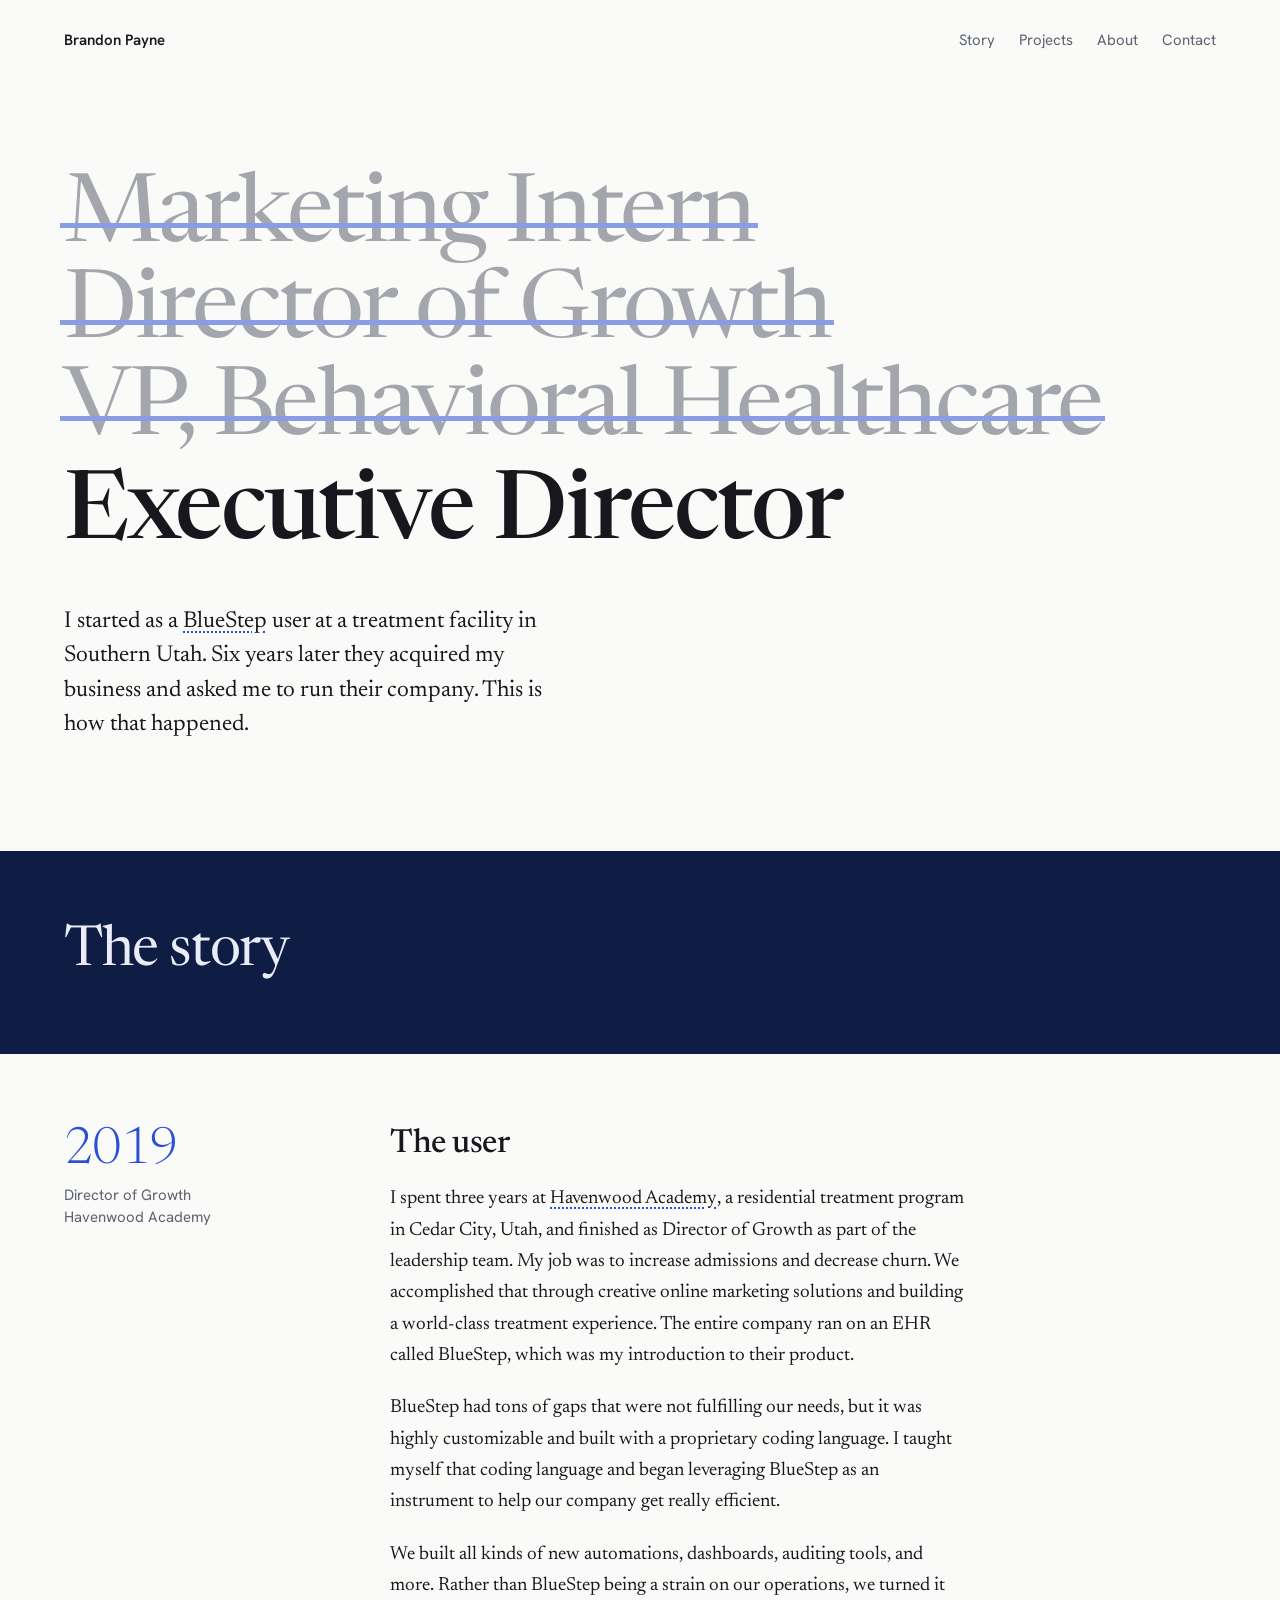
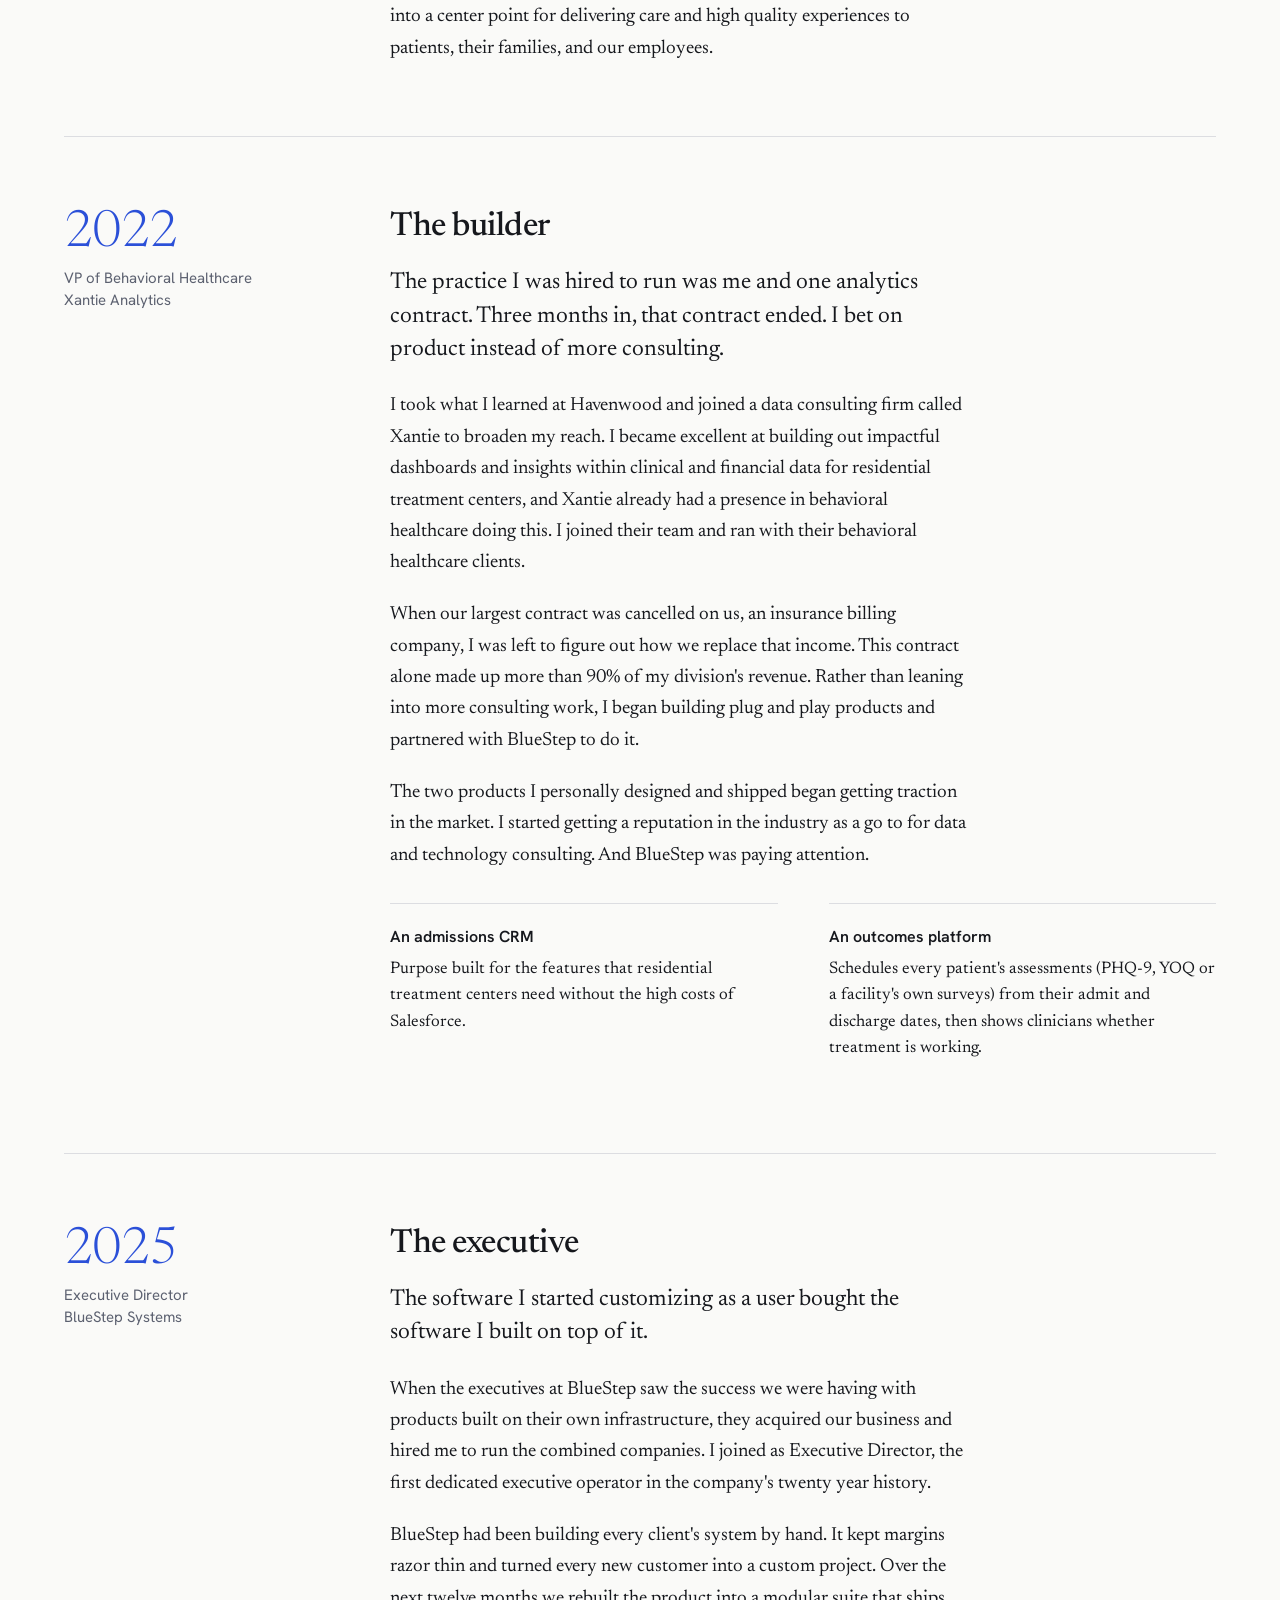
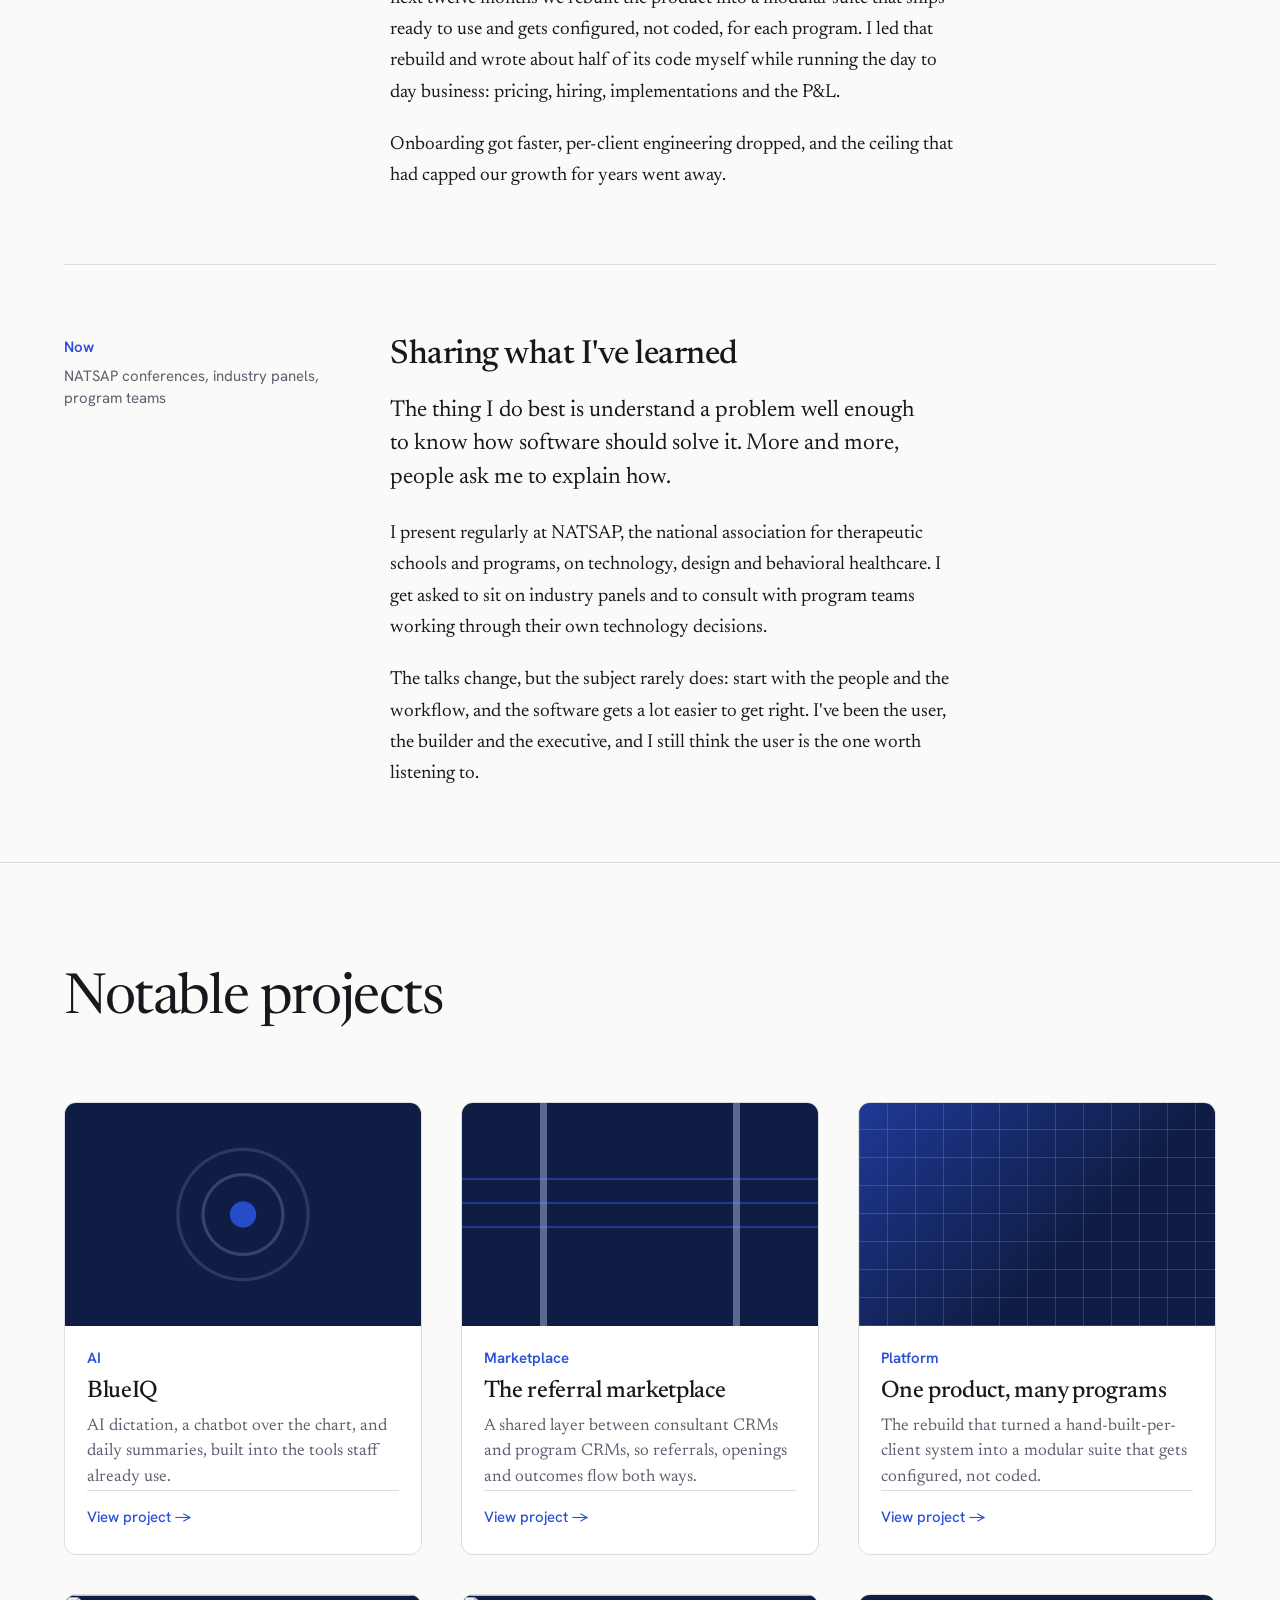
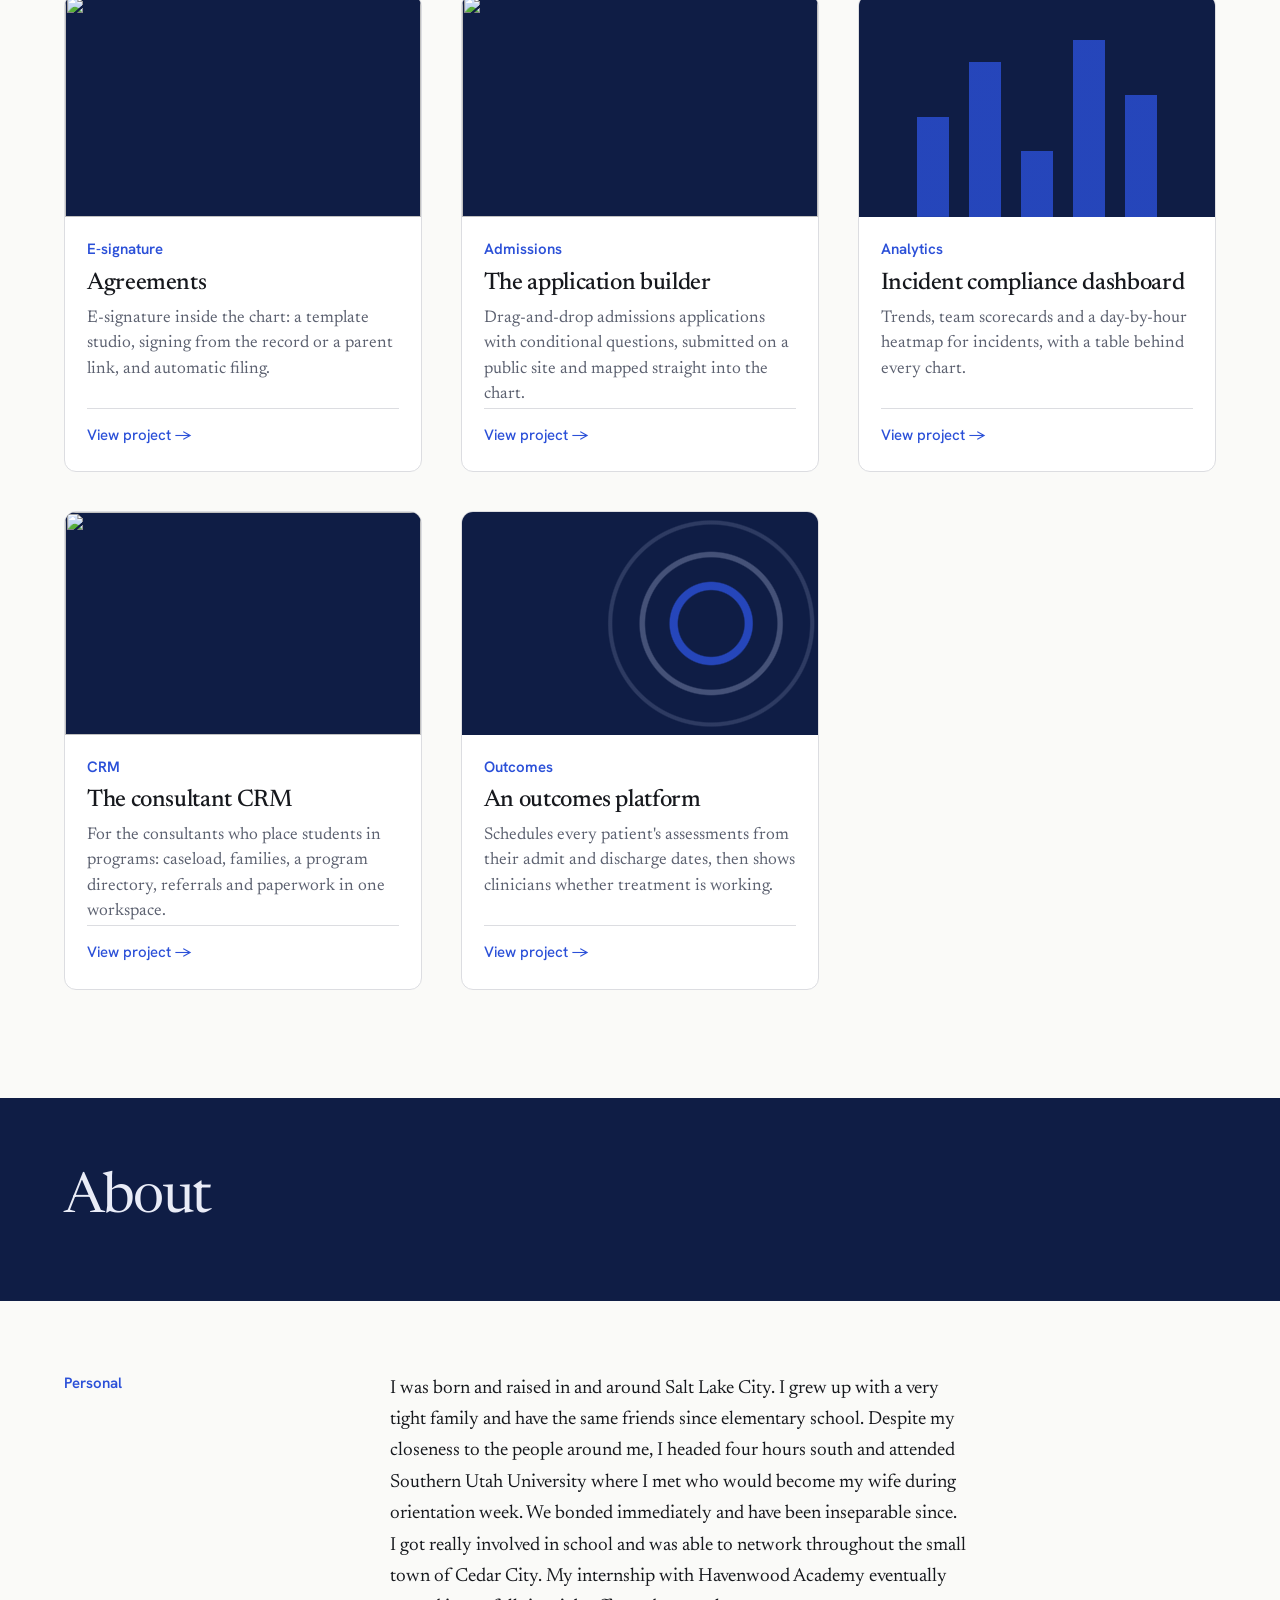
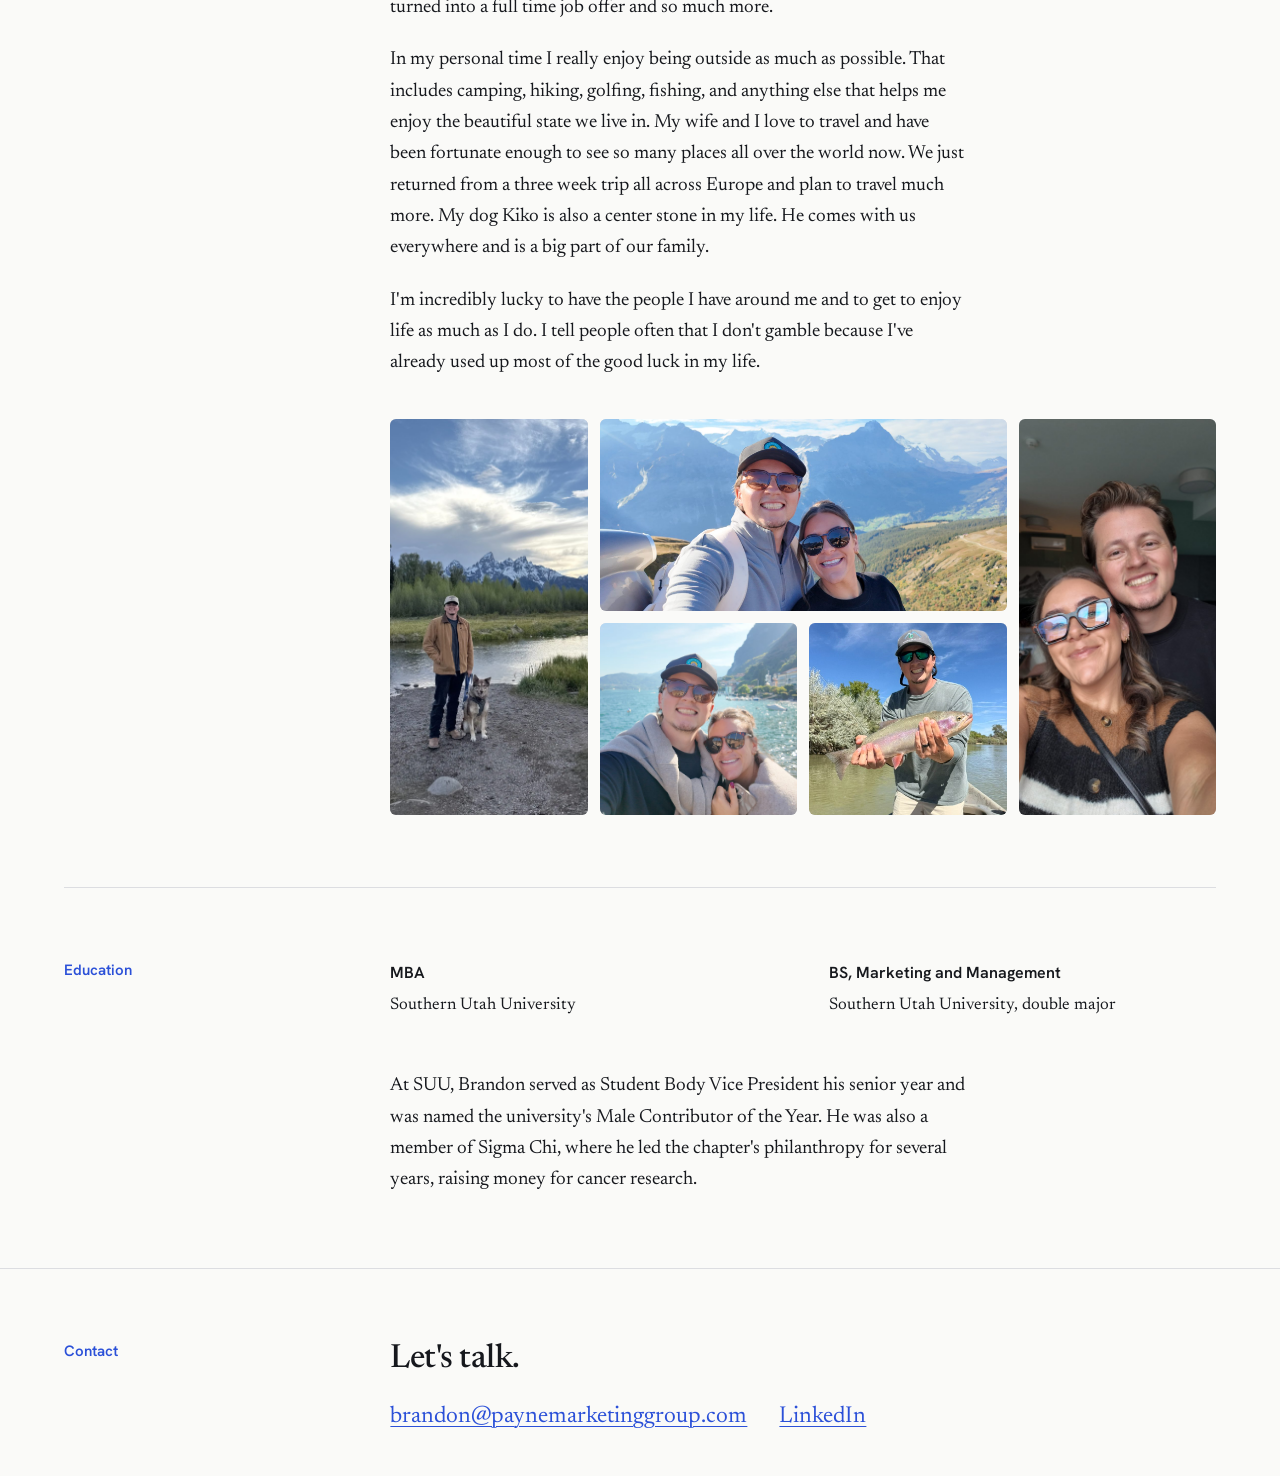
==== index.html @ 36fb6f0e "Change first title to Marketing Intern Co-Authored-By: Claude Opus 5.5 <noreply@anthropic.com>" ====
<!doctype html>
<html lang="en">
<head>
  <meta charset="utf-8">
  <meta name="viewport" content="width=device-width, initial-scale=1">
  <title>Brandon Payne - Portfolio</title>
  <link rel="icon" href="favicon.svg" type="image/svg+xml">
  <link rel="icon" href="favicon-32.png" type="image/png" sizes="32x32">
  <link rel="apple-touch-icon" href="apple-touch-icon.png">
  <meta name="description" content="Professional portfolio for Brandon Payne">
  <link rel="preconnect" href="https://fonts.googleapis.com">
  <link rel="preconnect" href="https://fonts.gstatic.com" crossorigin>
  <link href="https://fonts.googleapis.com/css2?family=Hanken+Grotesk:wght@400;500;600&family=Newsreader:ital,opsz,wght@0,6..72,300..600;1,6..72,300..500&display=swap" rel="stylesheet">
  <link rel="stylesheet" href="styles.css?v=202610111100">
</head>
<body>
  <a class="skip" href="#story">Skip to the story</a>

  <header class="site-header wrap">
    <a class="brand" href="#top">Brandon Payne</a>
    <nav aria-label="Primary">
      <a href="#story">Story</a>
      <a href="#projects">Projects</a>
      <a href="#about">About</a>
      <a href="#contact">Contact</a>
    </nav>
  </header>

  <main id="top">
    <section class="hero wrap" aria-labelledby="hero-title">
      <h1 id="hero-title" class="titles">
        <span class="visually-hidden">Brandon Payne, Executive Director at BlueStep. Formerly </span>
        <span class="title was" style="--i:0">Marketing Intern</span>
        <span class="title was" style="--i:1">Director of Growth</span>
        <span class="title was" style="--i:2">VP, Behavioral Healthcare</span>
        <span class="title now" style="--i:3">Executive Director</span>
      </h1>
      <p class="hero-lede">
        I started as a <button type="button" class="term" aria-haspopup="dialog" data-dialog="dlg-bluestep">BlueStep</button> user at a treatment facility in Southern Utah.
        Six years later they acquired my business and asked me to run their company. This is how
        that happened.
      </p>
    </section>

    <!-- Story: every chapter is the same row. Label column on the left, content on the right. -->
    <section id="story" class="section section-band" aria-labelledby="story-title">
      <div class="band">
        <div class="wrap">
          <h2 id="story-title" class="section-title">The story</h2>
        </div>
      </div>
      <div class="wrap">

        <article class="row" aria-labelledby="ch-2019">
          <div class="row-label">
            <p class="year" aria-hidden="true">2019</p>
            <p class="label">Director of Growth<br>Havenwood Academy</p>
          </div>
          <div class="row-content">
            <h3 id="ch-2019" class="item-title">The user</h3>
            <div class="prose">
              <p>
                I spent three years at <button type="button" class="term" aria-haspopup="dialog" data-dialog="dlg-havenwood">Havenwood Academy</button>, a residential treatment program in
                Cedar City, Utah, and finished as Director of Growth as part of the leadership team.
                My job was to increase admissions and decrease churn. We accomplished that through
                creative online marketing solutions and building a world-class treatment experience.
                The entire company ran on an EHR called BlueStep, which was my introduction to their
                product.
              </p>
              <p>
                BlueStep had tons of gaps that were not fulfilling our needs, but it was highly
                customizable and built with a proprietary coding language. I taught myself that
                coding language and began leveraging BlueStep as an instrument to help our company
                get really efficient.
              </p>
              <p>
                We built all kinds of new automations, dashboards, auditing tools, and more. Rather
                than BlueStep being a strain on our operations, we turned it into a center point for
                delivering care and high quality experiences to patients, their families, and our
                employees.
              </p>
            </div>
          </div>
        </article>

        <article class="row" aria-labelledby="ch-2022">
          <div class="row-label">
            <p class="year" aria-hidden="true">2022</p>
            <p class="label">VP of Behavioral Healthcare<br>Xantie Analytics</p>
          </div>
          <div class="row-content">
            <h3 id="ch-2022" class="item-title">The builder</h3>
            <p class="lede">
              The practice I was hired to run was me and one analytics contract. Three months in,
              that contract ended. I bet on product instead of more consulting.
            </p>
            <div class="prose">
              <p>
                I took what I learned at Havenwood and joined a data consulting firm called Xantie
                to broaden my reach. I became excellent at building out impactful dashboards and
                insights within clinical and financial data for residential treatment centers, and
                Xantie already had a presence in behavioral healthcare doing this. I joined their
                team and ran with their behavioral healthcare clients.
              </p>
              <p>
                When our largest contract was cancelled on us, an insurance billing company, I was
                left to figure out how we replace that income. This contract alone made up more than
                90% of my division's revenue. Rather than leaning into more consulting work, I began
                building plug and play products and partnered with BlueStep to do it.
              </p>
              <p>
                The two products I personally designed and shipped began getting traction in the
                market. I started getting a reputation in the industry as a go to for data and
                technology consulting. And BlueStep was paying attention.
              </p>
            </div>
            <dl class="pairs">
              <div>
                <dt>An admissions CRM</dt>
                <dd>Purpose built for the features that residential treatment centers need without the high costs of Salesforce.</dd>
              </div>
              <div>
                <dt>An outcomes platform</dt>
                <dd>Schedules every patient's assessments (PHQ-9, YOQ or a facility's own surveys) from their admit and discharge dates, then shows clinicians whether treatment is working.</dd>
              </div>
            </dl>
          </div>
        </article>

        <article class="row" aria-labelledby="ch-2025">
          <div class="row-label">
            <p class="year" aria-hidden="true">2025</p>
            <p class="label">Executive Director<br>BlueStep Systems</p>
          </div>
          <div class="row-content">
            <h3 id="ch-2025" class="item-title">The executive</h3>
            <p class="lede">
              The software I started customizing as a user bought the software I built on top of it.
            </p>
            <div class="prose">
              <p>
                When the executives at BlueStep saw the success we were having with products built
                on their own infrastructure, they acquired our business and hired me to run the
                combined companies. I joined as Executive Director, the first dedicated executive
                operator in the company's twenty year history.
              </p>
              <p>
                BlueStep had been building every client's system by hand. It kept margins razor
                thin and turned every new customer into a custom project. Over the next twelve
                months we rebuilt the product into a modular suite that ships ready to use and gets
                configured, not coded, for each program. I led that rebuild and wrote about half of
                its code myself while running the day to day business: pricing, hiring,
                implementations and the P&amp;L.
              </p>
              <p>
                Onboarding got faster, per-client engineering dropped, and the ceiling that had
                capped our growth for years went away.
              </p>
            </div>
          </div>
        </article>

        <article class="row" aria-labelledby="ch-speaking">
          <div class="row-label">
            <p class="label label-strong">Now</p>
            <p class="label">NATSAP conferences, industry panels, program teams</p>
          </div>
          <div class="row-content">
            <h3 id="ch-speaking" class="item-title">Sharing what I've learned</h3>
            <p class="lede">
              The thing I do best is understand a problem well enough to know how software should
              solve it. More and more, people ask me to explain how.
            </p>
            <div class="prose">
              <p>
                I present regularly at NATSAP, the national association for therapeutic schools and
                programs, on technology, design and behavioral healthcare. I get asked to sit on
                industry panels and to consult with program teams working through their own
                technology decisions.
              </p>
              <p>
                The talks change, but the subject rarely does: start with the people and the
                workflow, and the software gets a lot easier to get right. I've been the user, the
                builder and the executive, and I still think the user is the one worth listening to.
              </p>
            </div>
          </div>
        </article>
      </div>
    </section>

    <section id="projects" class="section" aria-labelledby="projects-title">
      <div class="wrap">
        <h2 id="projects-title" class="section-title">Notable projects</h2>
        <div class="cards">
          <a class="card" href="/projects/blueiq.html">
            <div class="card-visual motif-spark" aria-hidden="true"></div>
            <div class="card-body">
              <p class="card-kicker">AI</p>
              <h3 class="card-title">BlueIQ</h3>
              <p class="card-text">AI dictation, a chatbot over the chart, and daily summaries, built into the tools staff already use.</p>
              <p class="card-more">View project</p>
            </div>
          </a>
          <a class="card" href="/projects/referral-marketplace.html">
            <div class="card-visual motif-flow" aria-hidden="true"></div>
            <div class="card-body">
              <p class="card-kicker">Marketplace</p>
              <h3 class="card-title">The referral marketplace</h3>
              <p class="card-text">A shared layer between consultant CRMs and program CRMs, so referrals, openings and outcomes flow both ways.</p>
              <p class="card-more">View project</p>
            </div>
          </a>
          <a class="card" href="/projects/modular-platform.html">
            <div class="card-visual motif-grid" aria-hidden="true"></div>
            <div class="card-body">
              <p class="card-kicker">Platform</p>
              <h3 class="card-title">One product, many programs</h3>
              <p class="card-text">The rebuild that turned a hand-built-per-client system into a modular suite that gets configured, not coded.</p>
              <p class="card-more">View project</p>
            </div>
          </a>
          <a class="card" href="/projects/agreements.html">
            <div class="card-visual"><img src="/assets/projects/agreements/thumb.jpg" width="1171" height="732" loading="lazy" alt=""></div>
            <div class="card-body">
              <p class="card-kicker">E-signature</p>
              <h3 class="card-title">Agreements</h3>
              <p class="card-text">E-signature inside the chart: a template studio, signing from the record or a parent link, and automatic filing.</p>
              <p class="card-more">View project</p>
            </div>
          </a>
          <a class="card" href="/projects/application-builder.html">
            <div class="card-visual"><img src="/assets/projects/appbuilder/thumb.jpg" width="1171" height="732" loading="lazy" alt=""></div>
            <div class="card-body">
              <p class="card-kicker">Admissions</p>
              <h3 class="card-title">The application builder</h3>
              <p class="card-text">Drag-and-drop admissions applications with conditional questions, submitted on a public site and mapped straight into the chart.</p>
              <p class="card-more">View project</p>
            </div>
          </a>
          <a class="card" href="/projects/incident-dashboard.html">
            <div class="card-visual motif-bars" aria-hidden="true"></div>
            <div class="card-body">
              <p class="card-kicker">Analytics</p>
              <h3 class="card-title">Incident compliance dashboard</h3>
              <p class="card-text">Trends, team scorecards and a day-by-hour heatmap for incidents, with a table behind every chart.</p>
              <p class="card-more">View project</p>
            </div>
          </a>
          <a class="card" href="/projects/admissions-crm.html">
            <div class="card-visual"><img src="/assets/projects/crm/thumb.jpg" width="1424" height="890" loading="lazy" alt=""></div>
            <div class="card-body">
              <p class="card-kicker">CRM</p>
              <h3 class="card-title">The consultant CRM</h3>
              <p class="card-text">For the consultants who place students in programs: caseload, families, a program directory, referrals and paperwork in one workspace.</p>
              <p class="card-more">View project</p>
            </div>
          </a>
          <a class="card" href="/projects/outcomes-platform.html">
            <div class="card-visual motif-rings" aria-hidden="true"></div>
            <div class="card-body">
              <p class="card-kicker">Outcomes</p>
              <h3 class="card-title">An outcomes platform</h3>
              <p class="card-text">Schedules every patient's assessments from their admit and discharge dates, then shows clinicians whether treatment is working.</p>
              <p class="card-more">View project</p>
            </div>
          </a>
        </div>
      </div>
    </section>

    <section id="about" class="section section-band" aria-labelledby="about-title">
      <div class="band">
        <div class="wrap">
          <h2 id="about-title" class="section-title">About</h2>
        </div>
      </div>
      <div class="wrap">

        <div class="row">
          <div class="row-label">
            <p class="label label-strong">Personal</p>
          </div>
          <div class="row-content">
            <div class="prose">
              <p>
                I was born and raised in and around Salt Lake City. I grew up with a very tight
                family and have the same friends since elementary school. Despite my closeness to the
                people around me, I headed four hours south and attended Southern Utah University
                where I met who would become my wife during orientation week. We bonded immediately
                and have been inseparable since. I got really involved in school and was able to
                network throughout the small town of Cedar City. My internship with Havenwood Academy
                eventually turned into a full time job offer and so much more.
              </p>
              <p>
                In my personal time I really enjoy being outside as much as possible. That includes
                camping, hiking, golfing, fishing, and anything else that helps me enjoy the
                beautiful state we live in. My wife and I love to travel and have been fortunate
                enough to see so many places all over the world now. We just returned from a three
                week trip all across Europe and plan to travel much more. My dog Kiko is also a
                center stone in my life. He comes with us everywhere and is a big part of our family.
              </p>
              <p>
                I'm incredibly lucky to have the people I have around me and to get to enjoy life as
                much as I do. I tell people often that I don't gamble because I've already used up
                most of the good luck in my life.
              </p>
            </div>

            <div class="gallery">
              <img class="g-kiko" src="assets/about/kiko-tetons.jpg" width="1200" height="1600" loading="lazy" alt="Brandon and his dog Kiko by a river with snow-capped mountains behind them">
              <img class="g-alps" src="assets/about/alps.jpg" width="1600" height="900" loading="lazy" alt="Brandon and Tatiana smiling in front of an alpine valley and peaks">
              <img class="g-lake" src="assets/about/lake.jpg" width="1600" height="900" loading="lazy" alt="Brandon and Tatiana on a lakeside pier with a hillside village behind them">
              <img class="g-trout" src="assets/about/trout.jpg" width="768" height="1024" loading="lazy" alt="Brandon on a drift boat holding a large rainbow trout">
              <img class="g-tati" src="assets/about/tati.jpg" width="900" height="1600" loading="lazy" alt="Brandon and his wife Tatiana smiling together in a selfie">
            </div>
          </div>
        </div>

        <div class="row">
          <div class="row-label">
            <p class="label label-strong">Education</p>
          </div>
          <div class="row-content">
            <dl class="pairs pairs-flush">
              <div><dt>MBA</dt><dd>Southern Utah University</dd></div>
              <div><dt>BS, Marketing and Management</dt><dd>Southern Utah University, double major</dd></div>
            </dl>
            <div class="prose prose-after">
              <p>At SUU, Brandon served as Student Body Vice President his senior year and was named the university's Male Contributor of the Year. He was also a member of Sigma Chi, where he led the chapter's philanthropy for several years, raising money for cancer research.</p>
            </div>
          </div>
        </div>
      </div>
    </section>
  </main>

  <footer id="contact" class="site-footer">
    <div class="wrap row row-flush">
      <div class="row-label">
        <p class="label label-strong">Contact</p>
      </div>
      <div class="row-content">
        <h2 class="item-title">Let's talk.</h2>
        <p class="contact-links">
          <a href="mailto:brandon@paynemarketinggroup.com">brandon@paynemarketinggroup.com</a>
          <a href="https://www.linkedin.com/in/payne-brandon">LinkedIn</a>
        </p>
      </div>
    </div>
  </footer>

  <dialog id="dlg-bluestep" class="popup" aria-labelledby="dlg-bluestep-title">
    <div class="popup-head">
      <h2 id="dlg-bluestep-title" class="popup-title">What BlueStep is</h2>
      <button type="button" class="popup-close" aria-label="Close">&times;</button>
    </div>
    <p class="lede">
      BlueStep runs the programs where teenagers and young adults live for months while they get
      treatment. Each one is a hospital, a school, a dorm and a business at once.
    </p>
    <div class="prose">
      <p>
        BlueStep is the system all of it runs on: the clinical chart, admissions, the school,
        billing, staffing and the portal parents log into. Every program is different, so every
        part of it has to be configurable.
      </p>
    </div>
    <h3 class="popup-sub">A few terms you'll see on this site</h3>
    <dl class="pairs terms">
      <div><dt>Program</dt><dd>A residential treatment center or therapeutic school. Our customers.</dd></div>
      <div><dt>Direct-care staff</dt><dd>The people on shift with residents day and night. Rarely at a desk.</dd></div>
      <div><dt>Shift note</dt><dd>What staff write about each resident every shift. It becomes part of the medical record.</dd></div>
      <div><dt>Milieu</dt><dd>The daily living environment: meals, school, groups, free time.</dd></div>
      <div><dt>Educational consultant</dt><dd>An advisor families hire to find the right program. The industry's biggest source of referrals.</dd></div>
    </dl>
  </dialog>

  <dialog id="dlg-havenwood" class="popup" aria-labelledby="dlg-havenwood-title">
    <div class="popup-head">
      <h2 id="dlg-havenwood-title" class="popup-title">What Havenwood Academy is</h2>
      <button type="button" class="popup-close" aria-label="Close">&times;</button>
    </div>
    <p class="lede">
      A long-term residential treatment center in Cedar City, Utah, for young women ages 12 to 18.
      Students live on campus, go to school on campus and do the work of getting well there.
    </p>
    <div class="prose">
      <p>
        Havenwood specializes in complex trauma and attachment, and many of its students come from
        adoptive families. Treatment pairs therapy, including EMDR, neurofeedback and brainspotting,
        with an accredited school and the everyday life skills that help it hold up after discharge.
      </p>
      <p>
        It's licensed by the state of Utah, accredited by the Joint Commission and staffed at more
        than four adults for every student. A sister program for boys, Havenwood SLC, has since
        opened in Salt Lake City.
      </p>
    </div>
    <h3 class="popup-sub">Why it matters to this story</h3>
    <div class="prose">
      <p>
        A program like Havenwood runs around the clock, and nearly everything it does has to be
        documented: every shift, every medication, every therapy session, every class. That's a lot
        of software in the hands of people who would rather be with the kids. It's where I learned
        what software owes the people who use it.
      </p>
    </div>
  </dialog>

  <script src="popups.js?v=202610091847"></script>
</body>
</html>
---- styles.css ----
/* ==========================================================================
   System
   - One container (.wrap), one row shape (.row: label column + content column).
   - Two alignment lines: the page margin (section titles, hero) and the
     content line (everything inside a row).
   - Four type sizes: display, section title, item title, lede. Body and
     small sit underneath.
   ========================================================================== */

:root {
  --paper: #fafaf8;
  --ink: #16181d;
  --muted: #5c6170;
  --rule: #dcdde1;
  --blue: #2b50d8;
  --night: #0f1d45;
  --night-ink: #e9ecf7;
  --night-muted: #a9b3d6;

  --serif: "Newsreader", Georgia, serif;
  --sans: "Hanken Grotesk", system-ui, sans-serif;

  --t-display: clamp(2.5rem, 6.2vw, 5.75rem);
  --t-section: clamp(2.25rem, 4.4vw, 3.75rem);
  --t-item: clamp(1.75rem, 2.6vw, 2.375rem);
  --t-lede: clamp(1.3rem, 1.8vw, 1.6rem);
  --t-body: 1.1875rem;
  --t-small: 0.9375rem;

  --gutter: clamp(16px, 5vw, 64px);
  --max: 1240px;
  --label-col: minmax(0, 3fr);
  --content-col: minmax(0, 9fr);
  --col-gap: clamp(24px, 4vw, 64px);
  --measure: 36rem;

  --space-section: clamp(80px, 12vh, 144px);
  --space-row: clamp(56px, 8vh, 96px);
  --space-block: 32px;
}

* { box-sizing: border-box; }
html { scroll-behavior: smooth; }

body {
  margin: 0;
  background: var(--paper);
  color: var(--ink);
  font-family: var(--serif);
  font-size: var(--t-body);
  line-height: 1.65;
  font-optical-sizing: auto;
  -webkit-font-smoothing: antialiased;
}

a { color: var(--blue); text-underline-offset: 0.18em; text-decoration-thickness: 1px; }
a:hover { text-decoration-thickness: 2px; }
:focus-visible { outline: 2px solid var(--blue); outline-offset: 3px; border-radius: 2px; }

.visually-hidden {
  position: absolute; width: 1px; height: 1px; overflow: hidden;
  clip: rect(0 0 0 0); white-space: nowrap;
}
.skip {
  position: absolute; left: var(--gutter); top: -40px;
  font-family: var(--sans); font-size: var(--t-small);
  background: var(--ink); color: var(--paper); padding: 6px 12px;
}
.skip:focus { top: 12px; }

/* Container */
.wrap { width: 100%; max-width: calc(var(--max) + 2 * var(--gutter)); margin: 0 auto; padding: 0 var(--gutter); }

/* Header */
.site-header {
  display: flex; justify-content: space-between; align-items: baseline;
  padding-top: 28px; padding-bottom: 28px;
  font-family: var(--sans); font-size: var(--t-small);
}
.brand { color: var(--ink); text-decoration: none; font-weight: 600; }
.site-header nav { display: flex; gap: 24px; }
.site-header nav a { color: var(--muted); text-decoration: none; }
.site-header nav a:hover { color: var(--ink); }

/* Hero: the one loud moment */
.hero { padding-top: clamp(48px, 10vh, 120px); padding-bottom: var(--space-section); }
.titles {
  margin: 0;
  display: flex; flex-direction: column; align-items: flex-start;
  font-weight: 400;
  font-size: clamp(1.9rem, 7.4vw, 6.25rem);
  line-height: 1.02;
  letter-spacing: -0.025em;
}
.title { position: relative; display: inline-block; max-width: 100%; }
.title.was { color: var(--muted); opacity: 0.55; }
.title.was::after {
  content: "";
  position: absolute; left: -0.04em; right: -0.04em; top: 54%;
  height: max(2px, 0.055em);
  background: var(--blue);
  transform-origin: left center;
}
.title.now { font-weight: 500; color: var(--ink); margin-top: 0.08em; }
.hero-lede { max-width: 30rem; margin: 40px 0 0; font-size: var(--t-lede); line-height: 1.5; }

@media (prefers-reduced-motion: no-preference) {
  .title.was { animation: settle 0.5s ease-out both; animation-delay: calc(0.35s + var(--i) * 0.42s); }
  .title.was::after { animation: strike 0.42s cubic-bezier(.6,0,.2,1) both; animation-delay: calc(0.35s + var(--i) * 0.42s); }
  .title.now { animation: arrive 0.7s ease-out both; animation-delay: calc(0.35s + var(--i) * 0.42s); }
  .hero-lede { animation: arrive 0.7s ease-out both; animation-delay: 2.1s; }
  @keyframes strike { from { transform: scaleX(0); } to { transform: scaleX(1); } }
  @keyframes settle { from { color: var(--ink); opacity: 1; } to { color: var(--muted); opacity: 0.55; } }
  @keyframes arrive { from { opacity: 0; transform: translateY(0.25em); } to { opacity: 1; transform: none; } }
}

/* Sections */
.section { border-top: 1px solid var(--rule); padding-top: var(--space-section); }
.section-title {
  margin: 0 0 var(--space-row);
  max-width: 20ch;
  font-size: var(--t-section);
  font-weight: 400;
  line-height: 1.05;
  letter-spacing: -0.025em;
}

/* Dark title bands: the section title sits in a full-bleed night band,
   the rows below start without a rule so the band does the separating. */
.section-band { border-top: none; padding-top: 0; }
.band { background: var(--night); color: var(--night-ink); padding: var(--space-row) 0; }
.band .section-title { margin: 0; }
.section-band > .wrap > .row:first-child { border-top: none; }

/* The row: label column + content column */
.row {
  display: grid;
  grid-template-columns: var(--label-col) var(--content-col);
  column-gap: var(--col-gap);
  padding: var(--space-row) 0;
  border-top: 1px solid var(--rule);
}
.row-flush { border-top: none; padding-top: 0; }
.wrap.row { padding-left: var(--gutter); padding-right: var(--gutter); }
.row-label { align-self: start; position: sticky; top: 24px; }
.row-content { min-width: 0; }

.year {
  margin: 0 0 8px;
  font-size: clamp(2.5rem, 4vw, 3.5rem);
  font-weight: 300;
  line-height: 1;
  letter-spacing: -0.03em;
  color: var(--blue);
}
.label { margin: 0; font-family: var(--sans); font-size: var(--t-small); line-height: 1.45; color: var(--muted); }
.label + .label { margin-top: 8px; }
.label-strong { color: var(--blue); font-weight: 600; }

.item-title {
  margin: 0 0 20px;
  font-size: var(--t-item);
  font-weight: 500;
  line-height: 1.12;
  letter-spacing: -0.015em;
}
.lede { margin: 0 0 24px; max-width: 34rem; font-size: var(--t-lede); line-height: 1.45; }
.prose { max-width: var(--measure); }
.prose p { margin: 0 0 1.1em; }
.prose p:last-child { margin-bottom: 0; }
.note { margin: 24px 0 0; max-width: var(--measure); font-size: 1rem; color: var(--muted); }

/* Term/definition pairs, two up */
.pairs {
  display: grid; grid-template-columns: repeat(2, minmax(0, 1fr)); gap: 0 var(--col-gap);
  margin: var(--space-block) 0 0;
}
.pairs > div { padding: 20px 0; border-top: 1px solid var(--rule); }
.pairs dt { margin: 0 0 6px; font-family: var(--sans); font-weight: 600; font-size: 1rem; }
.pairs dd { margin: 0; font-size: 1.05rem; line-height: 1.55; }
.terms dd { color: var(--muted); }
.pairs-flush { margin-top: 0; }
.pairs-flush > div:first-child, .pairs-flush > div:nth-child(2) { border-top: none; padding-top: 0; }
.prose-after { margin-top: var(--space-block); }

/* Grid of smaller projects, two up */
.grid { display: grid; grid-template-columns: repeat(2, minmax(0, 1fr)); gap: 40px var(--col-gap); margin-top: 8px; }
.grid article { border-top: 1px solid var(--rule); padding-top: 20px; }
.grid h4 { margin: 0 0 10px; font-size: 1.35rem; font-weight: 600; line-height: 1.25; }
.grid p { margin: 0; font-size: 1.05rem; line-height: 1.6; }

/* Personal photos: a fixed mosaic inside the content column */
.gallery {
  display: grid;
  grid-template-columns: repeat(4, minmax(0, 1fr));
  grid-template-rows: repeat(2, clamp(150px, 15vw, 210px));
  grid-template-areas:
    "kiko alps alps tati"
    "kiko lake trout tati";
  gap: 12px;
  margin-top: 40px;
}
.gallery img { width: 100%; height: 100%; object-fit: cover; display: block; border-radius: 6px; background: var(--rule); }
.g-kiko { grid-area: kiko; object-position: 30% 60%; }
.g-alps { grid-area: alps; object-position: 50% 40%; }
.g-lake { grid-area: lake; object-position: 50% 40%; }
.g-trout { grid-area: trout; object-position: 50% 45%; }
.g-tati { grid-area: tati; object-position: 50% 35%; }

/* Inline terms that open an explainer popup */
.term {
  font: inherit; color: inherit; background: none; border: none; padding: 0; margin: 0;
  cursor: pointer;
  text-decoration: underline dotted var(--blue);
  text-decoration-thickness: 2px;
  text-underline-offset: 0.2em;
}
.term:hover { color: var(--blue); text-decoration-style: solid; }
.label .term { color: var(--muted); }
.label .term:hover { color: var(--blue); }

.popup {
  width: min(44rem, calc(100vw - 32px));
  max-height: calc(100vh - 48px);
  padding: 40px clamp(20px, 4vw, 48px) 48px;
  border: none; border-radius: 10px;
  background: var(--paper); color: var(--ink);
  box-shadow: 0 24px 64px rgba(15, 29, 69, 0.28);
}
.popup::backdrop { background: rgba(15, 29, 69, 0.55); }
.popup-head { display: flex; justify-content: space-between; align-items: flex-start; gap: 16px; margin-bottom: 20px; }
.popup-title { margin: 0; font-size: var(--t-item); font-weight: 500; line-height: 1.12; letter-spacing: -0.015em; }
.popup-close {
  flex-shrink: 0; width: 36px; height: 36px; margin: -4px -8px 0 0;
  border: none; border-radius: 50%; background: none; color: var(--muted);
  font-size: 1.75rem; line-height: 1; cursor: pointer;
}
.popup-close:hover { background: var(--rule); color: var(--ink); }
.popup-sub { margin: var(--space-block) 0 0; font-family: var(--sans); font-size: 1rem; font-weight: 600; }
.popup-sub + .prose { margin-top: 12px; }
.popup .pairs { margin-top: 8px; }
@media (prefers-reduced-motion: no-preference) {
  .popup[open] { animation: arrive 0.25s ease-out; }
}

/* Media inside a row: same left edge, capped width */
.row-content .demo { margin: var(--space-block) 0; max-width: 820px; }
.market { margin: var(--space-block) 0; max-width: 640px; color: var(--blue); }
.market svg { width: 100%; height: auto; display: block; }
.market .node { fill: #fff; stroke: var(--ink); stroke-width: 1.5; }
.market .node-title { font-family: var(--serif); font-size: 24px; fill: var(--ink); }
.market .node-sub { font-family: var(--sans); font-size: 15px; fill: var(--muted); }
.market .flow { stroke: currentColor; stroke-width: 2; }
.market .flow-label { font-family: var(--sans); font-size: 15px; fill: var(--ink); }

/* Closing and footer */
.closing { padding-bottom: var(--space-section); }
.closing .section-title { font-size: var(--t-display); max-width: 18ch; margin-bottom: 40px; }
.site-footer { border-top: 1px solid var(--rule); }
.site-footer .row { padding-top: var(--space-row); padding-bottom: 40px; }
.contact-links { display: flex; flex-wrap: wrap; gap: 12px 32px; margin: 0; font-size: var(--t-lede); }
.fineprint { margin: 56px 0 0; font-family: var(--sans); font-size: 0.85rem; color: var(--muted); }

/* Small screens: the label column stacks above the content */
@media (max-width: 860px) {
  .row { grid-template-columns: minmax(0, 1fr); }
  .row-label { position: static; margin-bottom: 20px; display: flex; flex-wrap: wrap; align-items: baseline; gap: 4px 16px; }
  .row-label:empty { display: none; }
  .year { margin: 0; font-size: 2.5rem; }
  .label + .label { margin-top: 0; }
  .pairs, .grid { grid-template-columns: minmax(0, 1fr); }
  .pairs-flush > div:nth-child(2) { border-top: 1px solid var(--rule); padding-top: 20px; }
  .gallery {
    grid-template-columns: repeat(2, minmax(0, 1fr));
    grid-template-rows: 260px 180px 200px;
    grid-template-areas: "kiko tati" "alps alps" "lake trout";
  }
}
@media (max-width: 560px) {
  body { font-size: 1.0625rem; }
  .site-header nav { gap: 16px; }
}

/* ==========================================================================
   Projects: card grid on the home page, one page per project
   ========================================================================== */
.cards {
  display: grid;
  grid-template-columns: repeat(auto-fill, minmax(300px, 1fr));
  gap: clamp(20px, 3vw, 40px);
  padding-bottom: var(--space-section);
}
.card {
  display: flex; flex-direction: column;
  color: inherit; text-decoration: none;
  background: #fff;
  border: 1px solid var(--rule); border-radius: 12px; overflow: hidden;
  transition: transform 0.2s ease, box-shadow 0.2s ease, border-color 0.2s ease;
}
.card:hover, .card:focus-visible { transform: translateY(-3px); box-shadow: 0 16px 40px rgba(15, 29, 69, 0.12); border-color: transparent; }
.card-visual { aspect-ratio: 16 / 10; background: var(--night); }
.card-visual img { display: block; width: 100%; height: 100%; object-fit: cover; }
.card-body { padding: 20px 22px 24px; display: flex; flex-direction: column; flex: 1; }
.card-kicker { margin: 0 0 8px; font-family: var(--sans); font-size: var(--t-small); font-weight: 600; color: var(--blue); }
.card-title { margin: 0 0 8px; font-size: 1.5rem; font-weight: 500; line-height: 1.15; letter-spacing: -0.015em; }
.card-text { margin: 0; font-size: 1.0625rem; line-height: 1.5; color: var(--muted); }
.card-more { margin: 18px 0 0; padding-top: 14px; border-top: 1px solid var(--rule); font-family: var(--sans); font-size: var(--t-small); font-weight: 500; color: var(--blue); margin-top: auto; }
.card-more::after { content: " \2192"; }

/* Placeholder motifs: night background, blue-tinted geometry. Swap for an <img> when screenshots exist. */
.motif-spark  { background: radial-gradient(circle at 50% 50%, rgba(43,80,216,0.9) 0 6%, transparent 6.5%), radial-gradient(circle at 50% 50%, transparent 0 18%, rgba(169,179,214,0.25) 18.5% 19.5%, transparent 20%), radial-gradient(circle at 50% 50%, transparent 0 30%, rgba(169,179,214,0.18) 30.5% 31.5%, transparent 32%), var(--night); }
.motif-flow   { background: linear-gradient(90deg, transparent 0 22%, rgba(169,179,214,0.5) 22% 24%, transparent 24% 76%, rgba(169,179,214,0.5) 76% 78%, transparent 78%), repeating-linear-gradient(0deg, transparent 0 22px, rgba(43,80,216,0.55) 22px 24px), var(--night); background-size: 100% 100%, 100% 72px; background-position: 0 0, 0 50%; background-repeat: no-repeat, repeat-x; }
.motif-grid   { background: repeating-linear-gradient(0deg, rgba(169,179,214,0.22) 0 1px, transparent 1px 28px), repeating-linear-gradient(90deg, rgba(169,179,214,0.22) 0 1px, transparent 1px 28px), linear-gradient(135deg, rgba(43,80,216,0.55), transparent 60%), var(--night); }
.motif-lines  { background: repeating-linear-gradient(0deg, transparent 0 18px, rgba(169,179,214,0.35) 18px 19px), linear-gradient(90deg, rgba(43,80,216,0.6) 0 30%, transparent 30%), var(--night); background-size: 60% 100%, 100% 100%, 100% 100%; background-position: 20% 0, 0 0, 0 0; background-repeat: no-repeat; }
.motif-blocks { background: linear-gradient(rgba(43,80,216,0.75), rgba(43,80,216,0.75)) 12% 20% / 30% 22% no-repeat, linear-gradient(rgba(169,179,214,0.35), rgba(169,179,214,0.35)) 12% 60% / 55% 10% no-repeat, linear-gradient(rgba(169,179,214,0.35), rgba(169,179,214,0.35)) 12% 80% / 76% 10% no-repeat, var(--night); }
.motif-bars   { background: linear-gradient(rgba(43,80,216,0.8), rgba(43,80,216,0.8)) 18% 100% / 9% 45% no-repeat, linear-gradient(rgba(43,80,216,0.8), rgba(43,80,216,0.8)) 34% 100% / 9% 70% no-repeat, linear-gradient(rgba(43,80,216,0.8), rgba(43,80,216,0.8)) 50% 100% / 9% 30% no-repeat, linear-gradient(rgba(43,80,216,0.8), rgba(43,80,216,0.8)) 66% 100% / 9% 80% no-repeat, linear-gradient(rgba(43,80,216,0.8), rgba(43,80,216,0.8)) 82% 100% / 9% 55% no-repeat, var(--night); }
.motif-dots   { background: radial-gradient(circle, rgba(169,179,214,0.55) 0 2px, transparent 2.5px) 0 0 / 22px 22px, linear-gradient(160deg, rgba(43,80,216,0.5), transparent 55%), var(--night); }
.motif-rings  { background: radial-gradient(circle at 70% 50%, transparent 0 12%, rgba(43,80,216,0.8) 12.5% 15%, transparent 15.5% 24%, rgba(169,179,214,0.35) 24.5% 26%, transparent 26.5% 36%, rgba(169,179,214,0.2) 36.5% 37.5%, transparent 38%), var(--night); }

/* Project page */
.project-hero { padding-top: clamp(32px, 6vh, 72px); padding-bottom: var(--space-row); }
.crumb { margin: 0 0 20px; font-family: var(--sans); font-size: var(--t-small); color: var(--muted); }
.crumb a { color: var(--muted); text-decoration: none; }
.crumb a:hover { color: var(--ink); }
.crumb span { margin: 0 8px; }
.project-title {
  margin: 0 0 20px; max-width: 16ch;
  font-size: var(--t-section); font-weight: 400; line-height: 1.05; letter-spacing: -0.025em;
}
.project-hero .lede { max-width: 40rem; }
.project-meta { display: flex; flex-wrap: wrap; gap: 12px 48px; margin: 0; }
.project-meta div { margin: 0; }
.project-meta dt { margin: 0 0 2px; font-family: var(--sans); font-size: var(--t-small); font-weight: 600; color: var(--blue); }
.project-meta dd { margin: 0; font-family: var(--sans); font-size: var(--t-small); color: var(--muted); }
.project-visual { margin: 0 auto; }
.project-visual > .demo, .project-visual > .market { margin: 0; max-width: 100%; }
.project-visual-placeholder { aspect-ratio: 16 / 7; border-radius: 12px; }
.project-visual-caption { margin: 12px 0 0; font-family: var(--sans); font-size: var(--t-small); color: var(--muted); }
.project-body { margin-top: var(--space-row); }
.project-body .row:first-child { border-top: none; padding-top: 0; }
.project-nav { display: grid; grid-template-columns: 1fr 1fr; gap: var(--col-gap); padding-top: var(--space-row); padding-bottom: var(--space-section); }
.project-nav-link { display: flex; flex-direction: column; gap: 6px; color: inherit; text-decoration: none; padding-top: 20px; border-top: 1px solid var(--rule); }
.project-nav-link.is-next { text-align: right; }
.project-nav-title { font-size: 1.35rem; line-height: 1.2; }
.project-nav-link:hover .project-nav-title { color: var(--blue); }

@media (max-width: 720px) {
  .project-nav { grid-template-columns: 1fr; }
  .project-nav-link.is-next { text-align: left; }
}
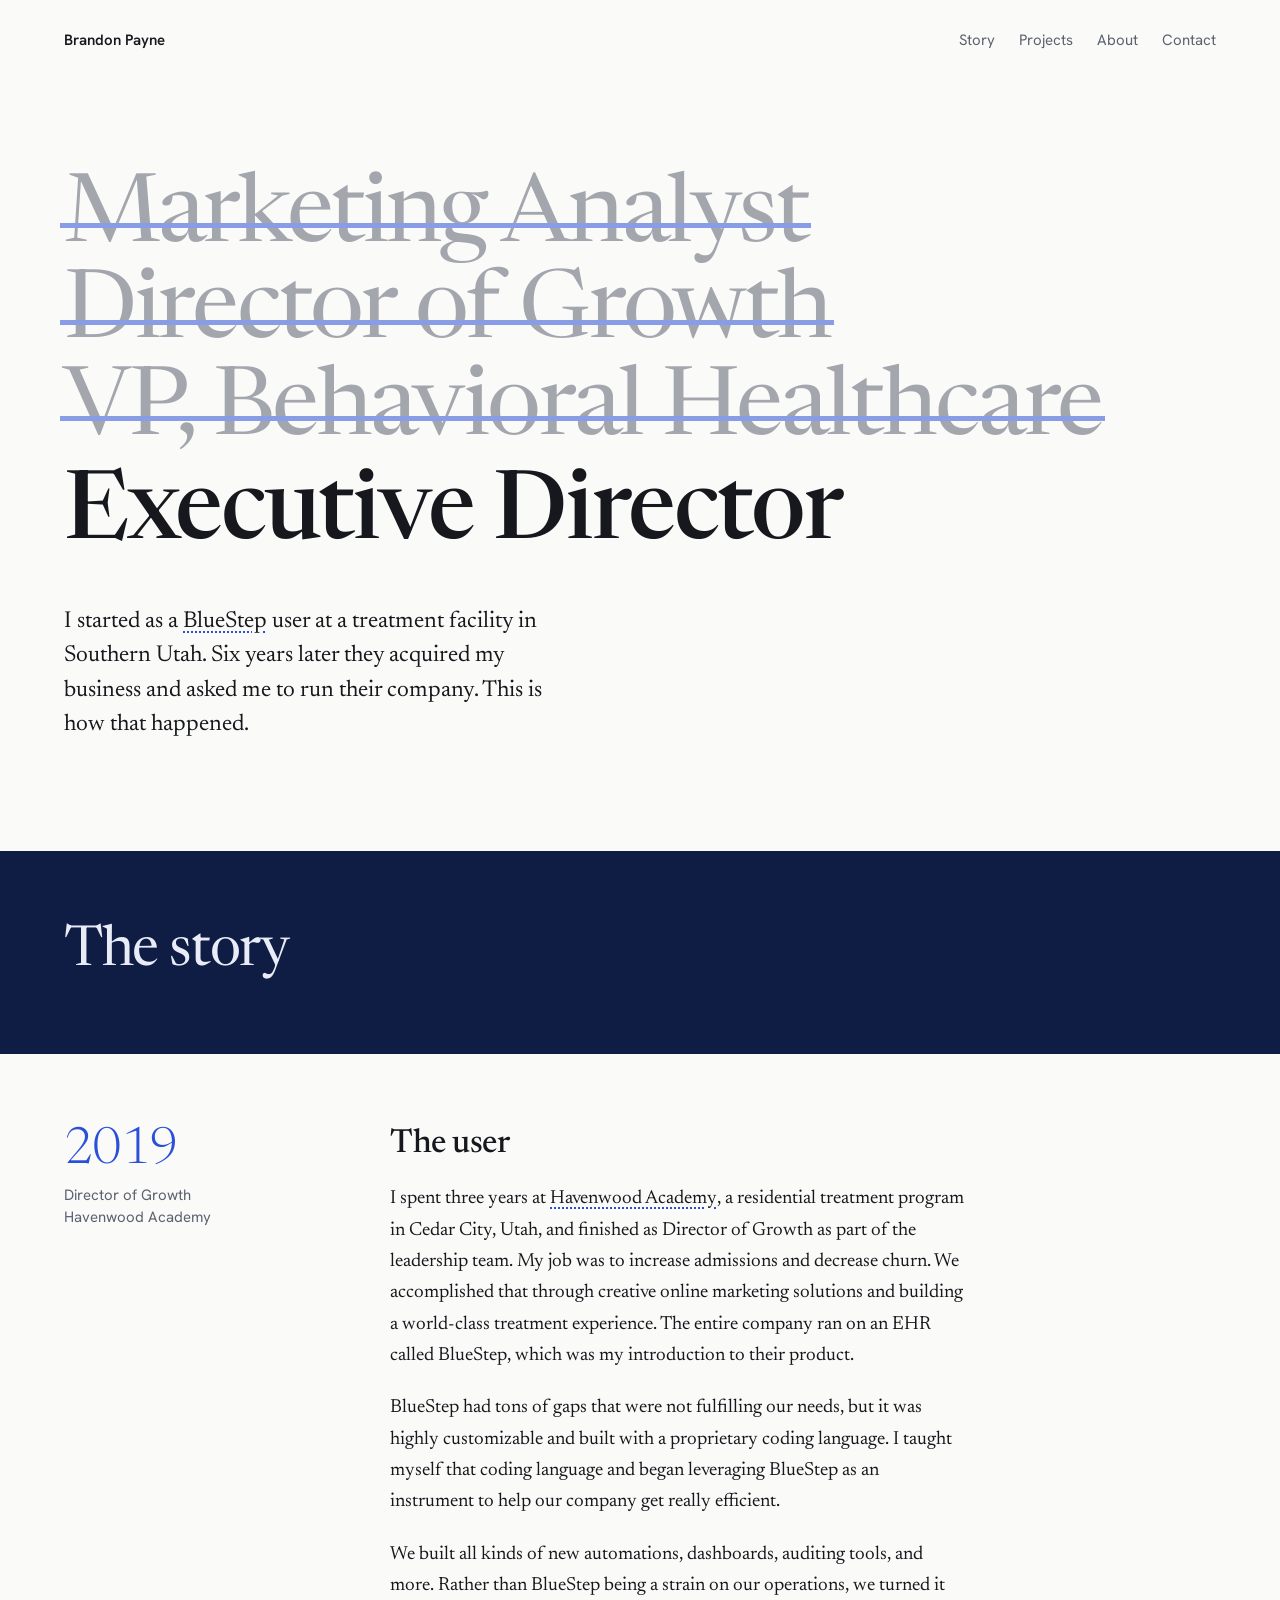
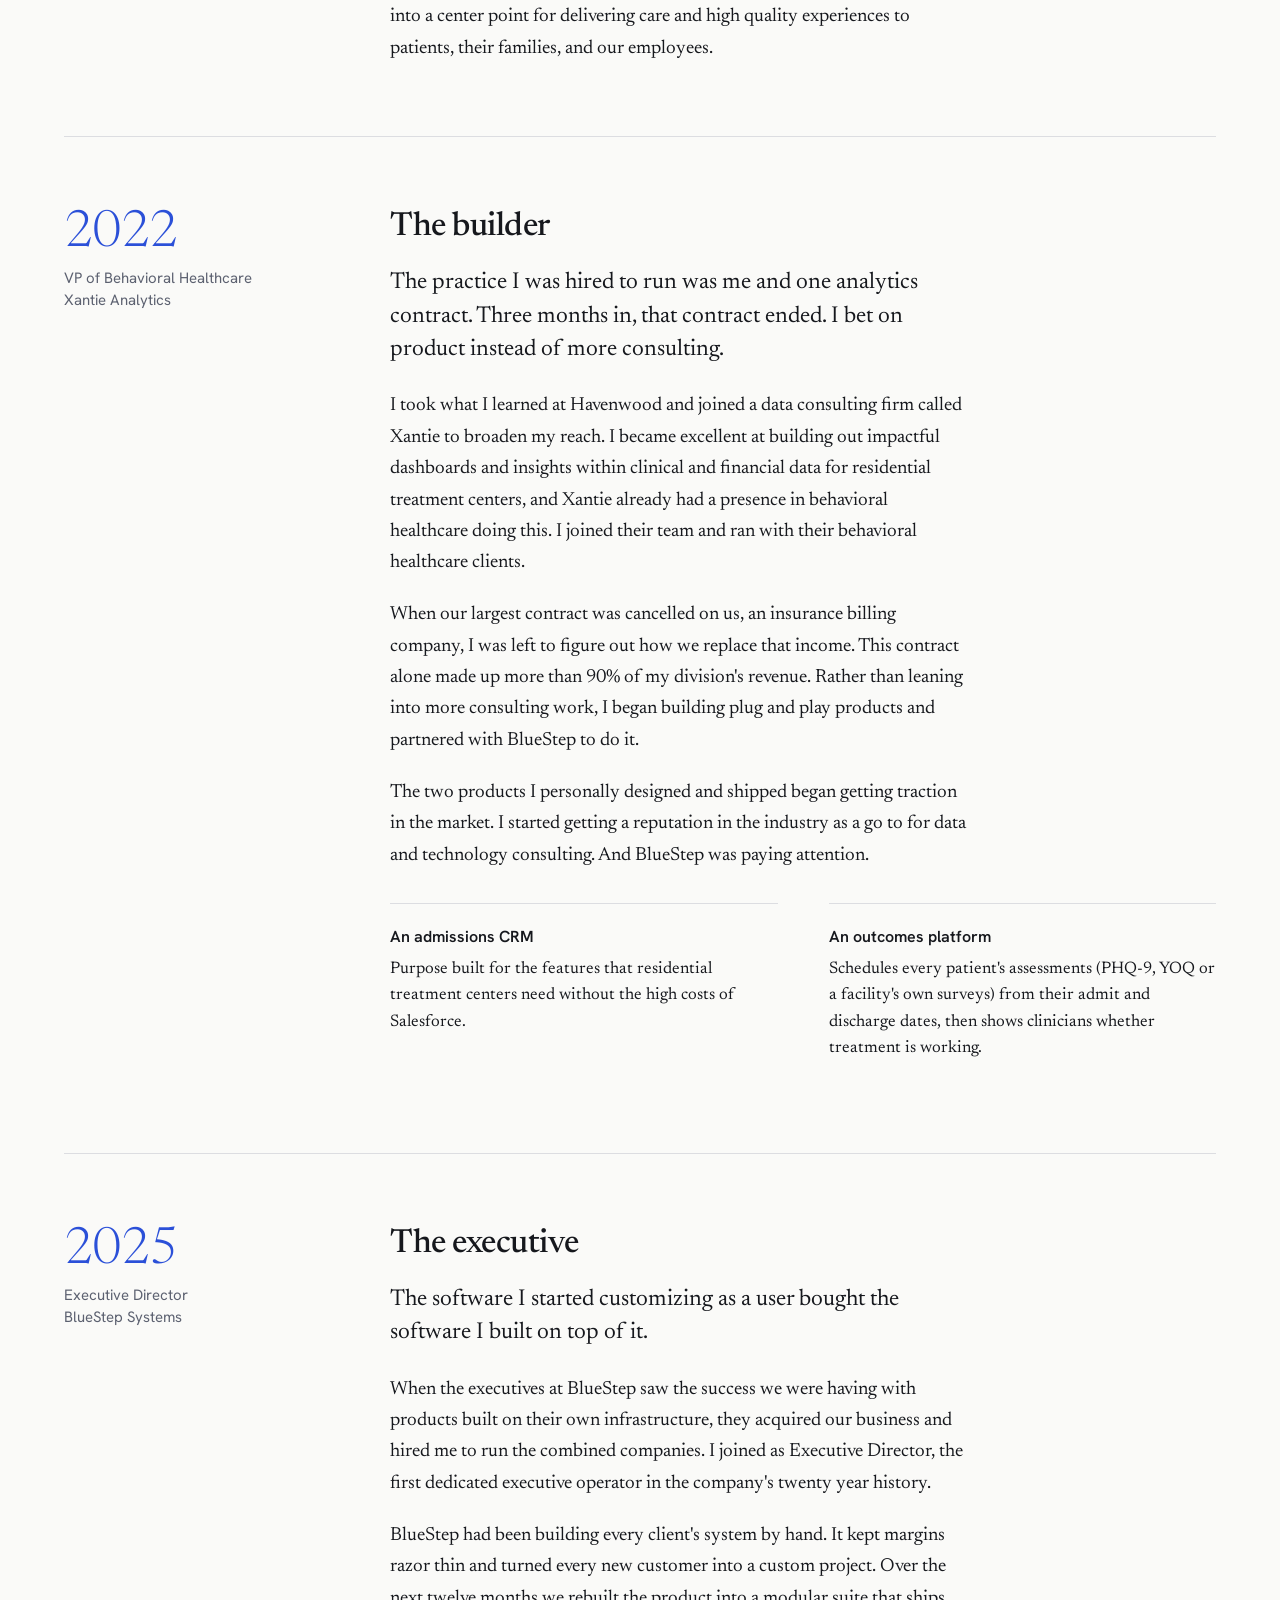
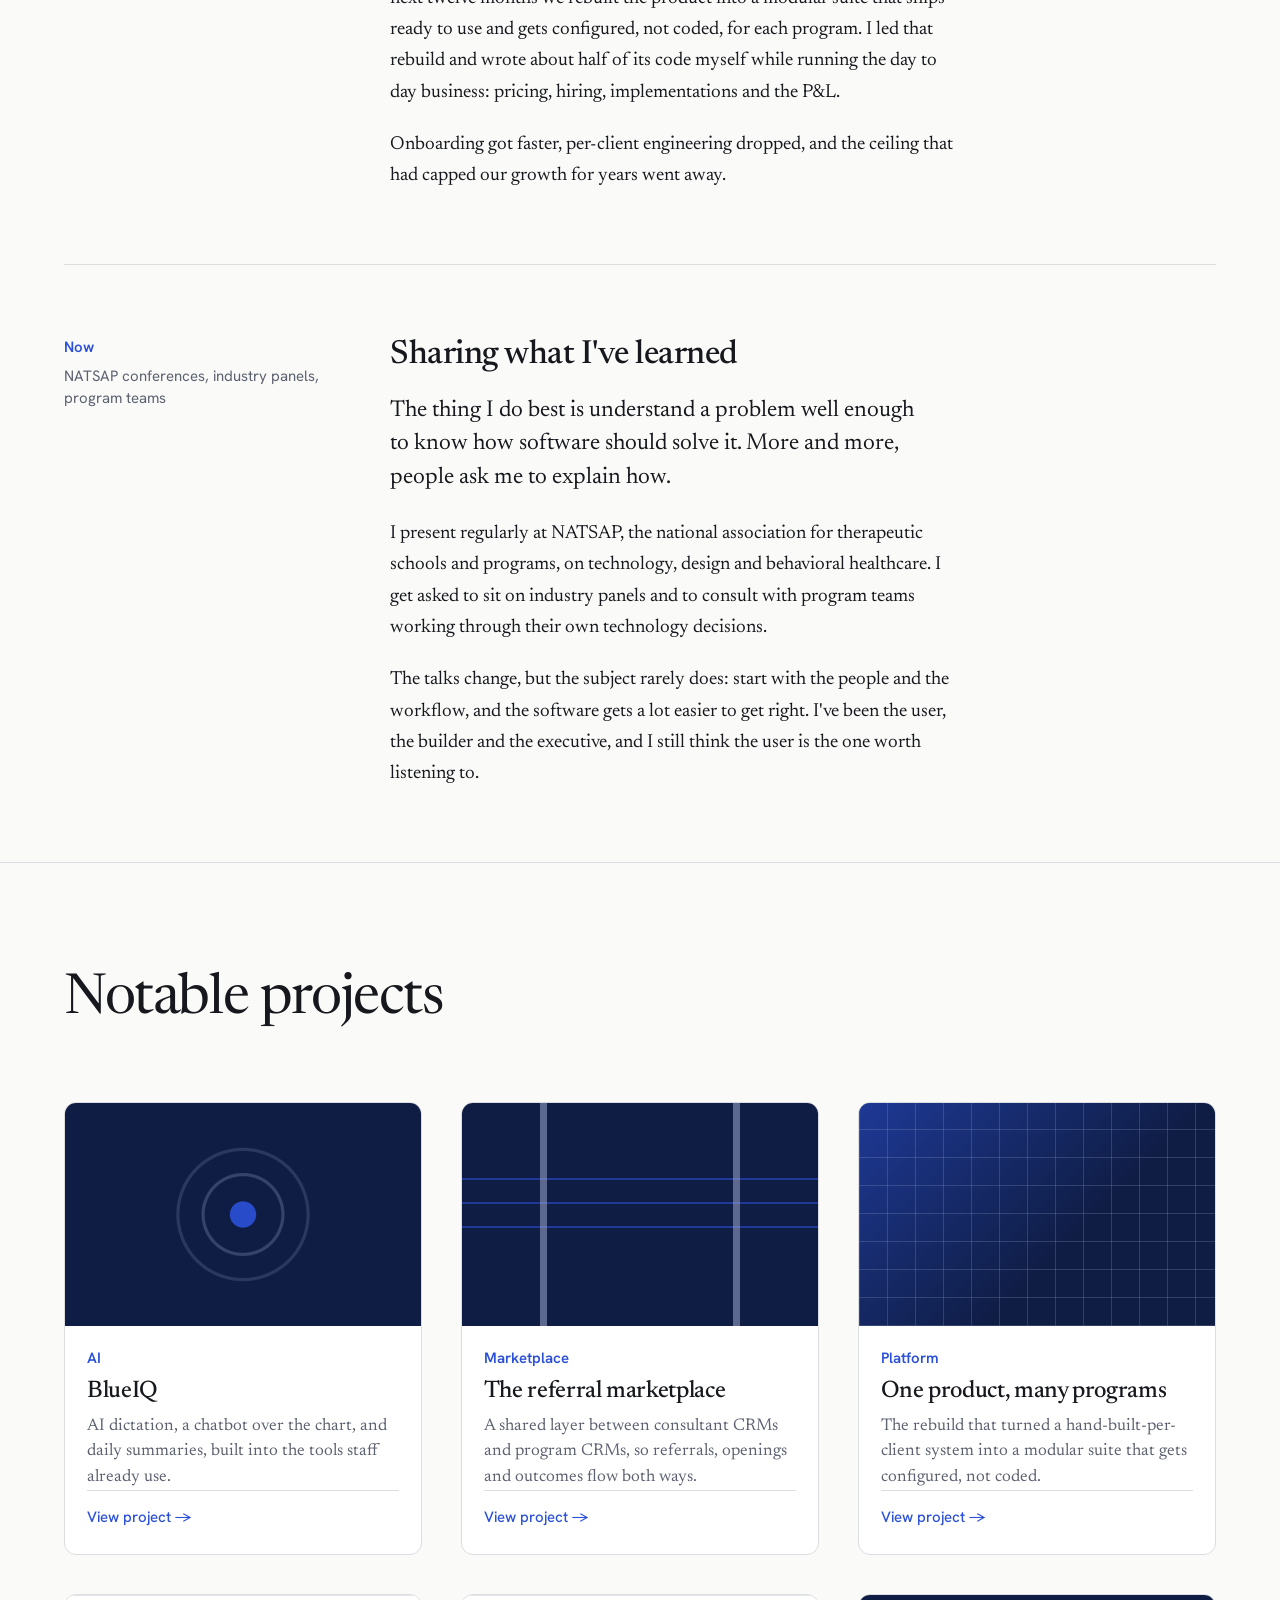
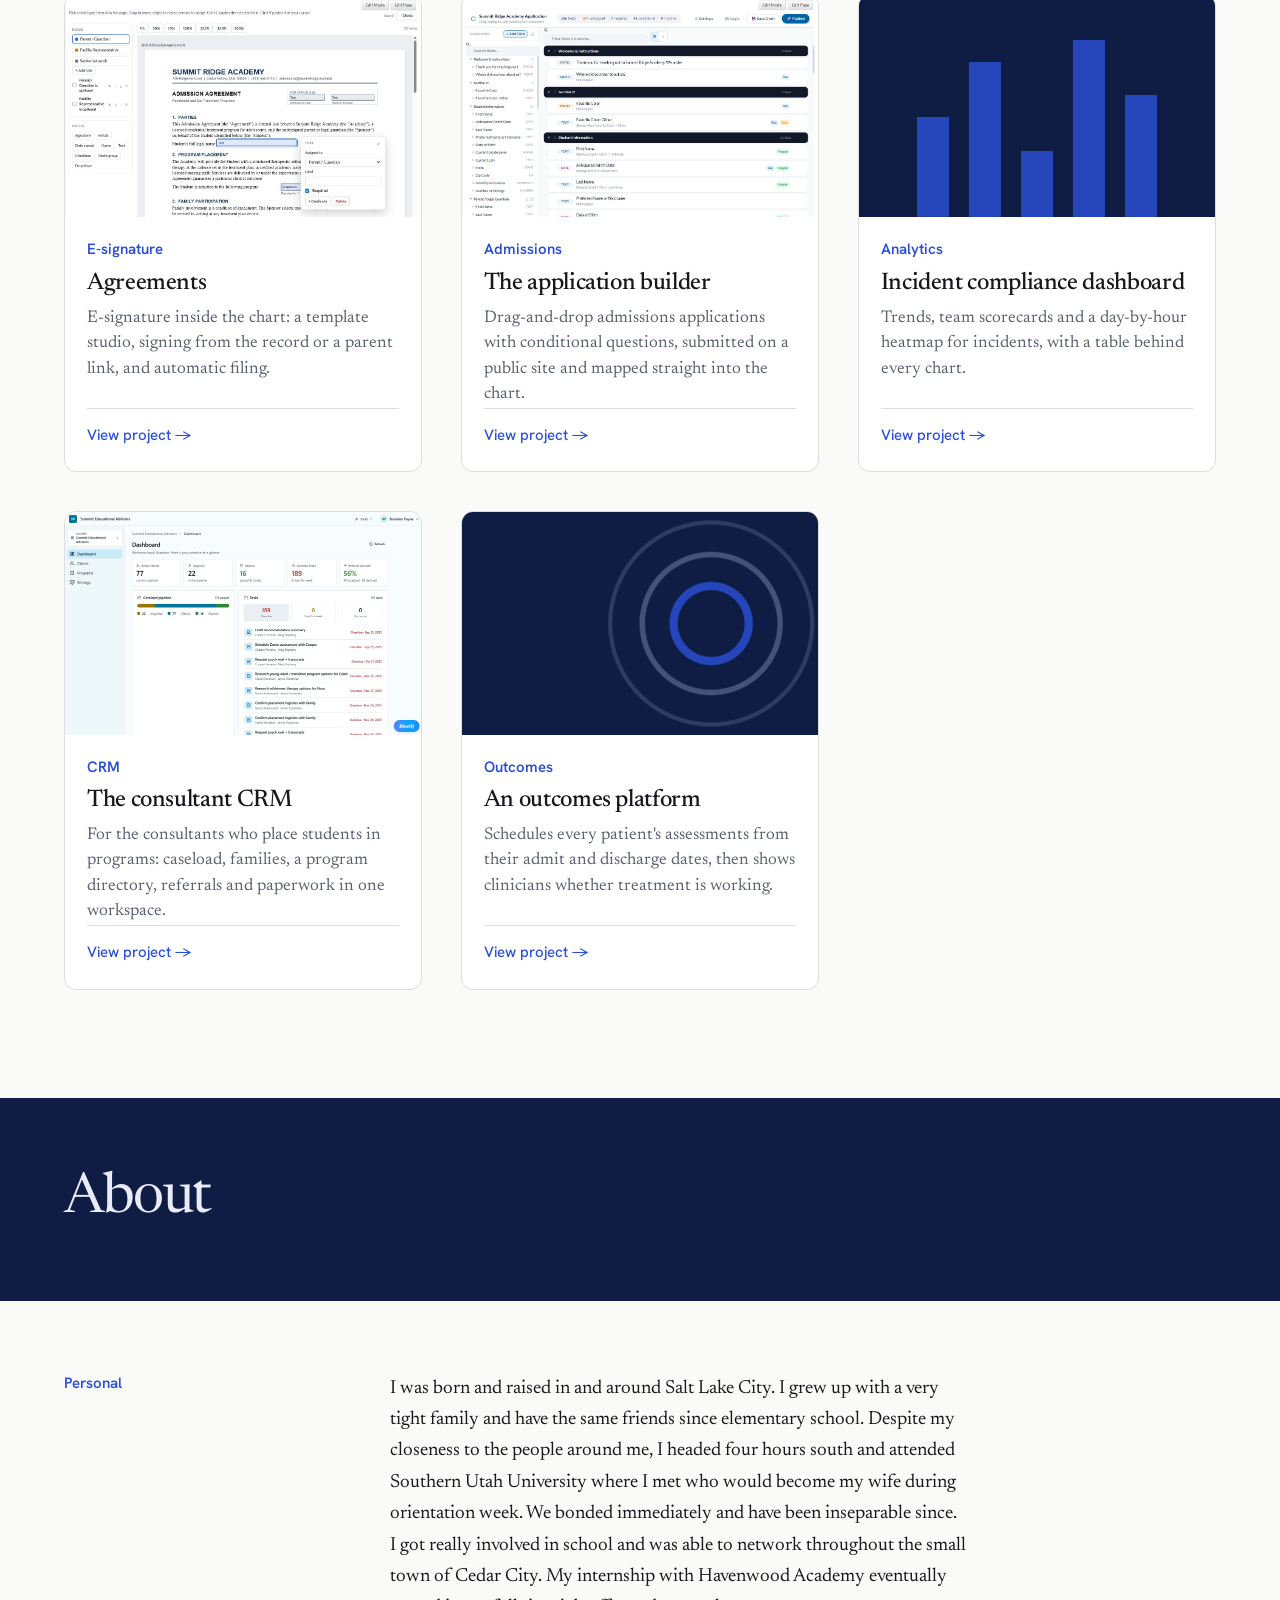
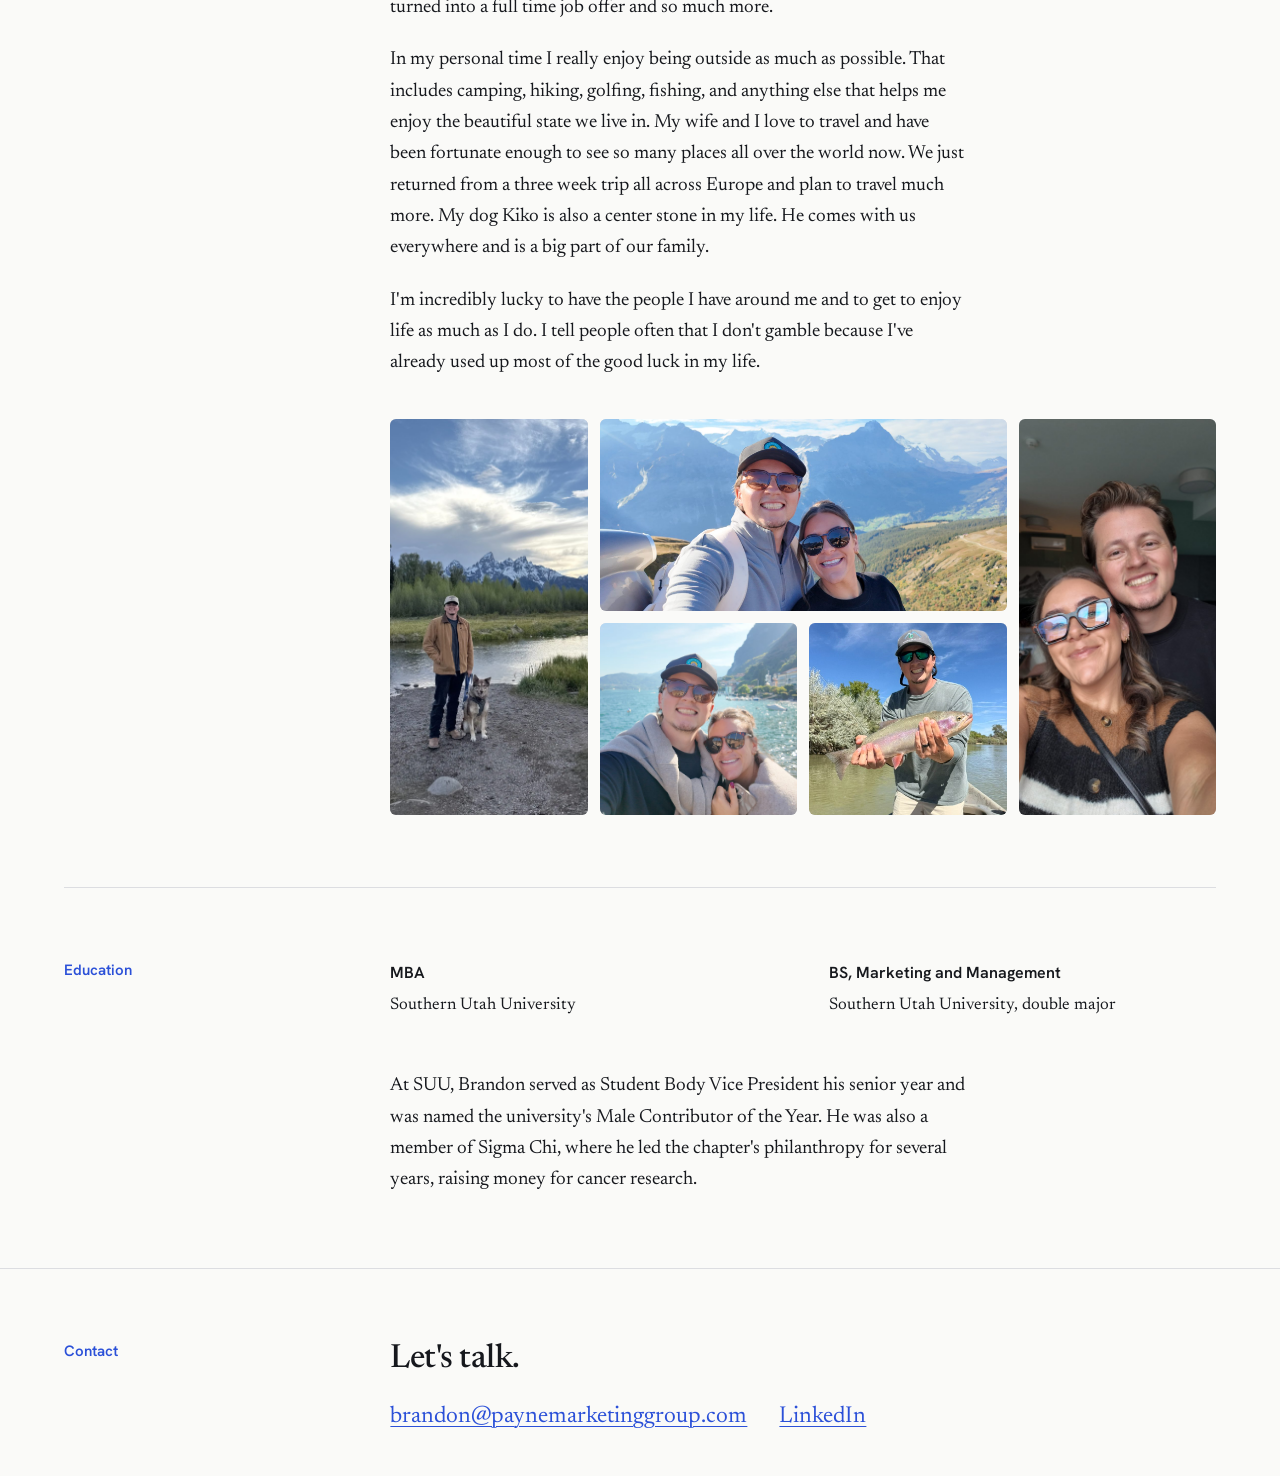
==== commit ef0b3e8b: "Project pages with real product screens and two interactive demos Agreements: a parent-signing demo " ====
--- a/index.html
+++ b/index.html
@@ -30,7 +30,7 @@
     <section class="hero wrap" aria-labelledby="hero-title">
       <h1 id="hero-title" class="titles">
         <span class="visually-hidden">Brandon Payne, Executive Director at BlueStep. Formerly </span>
-        <span class="title was" style="--i:0">Marketing Intern</span>
+        <span class="title was" style="--i:0">Marketing Analyst</span>
         <span class="title was" style="--i:1">Director of Growth</span>
         <span class="title was" style="--i:2">VP, Behavioral Healthcare</span>
         <span class="title now" style="--i:3">Executive Director</span>
--- a/styles.css
+++ b/styles.css
@@ -348,3 +348,29 @@
   .project-nav { grid-template-columns: 1fr; }
   .project-nav-link.is-next { text-align: left; }
 }
+
+/* ---- Project pages: real screens, embeds, galleries ---- */
+.project-visual .shot { display: block; }
+.shot-hero { display: block; width: 100%; height: auto; border: 1px solid var(--rule); border-radius: 12px; background: #fff; }
+.demo-intro { margin: 0 0 12px; font-family: var(--sans); font-size: 0.95rem; color: var(--muted); }
+.embed { border: 1px solid var(--rule); border-radius: 12px; overflow: hidden; background: #f8fafc; }
+.embed iframe { display: block; width: 100%; height: 780px; border: 0; }
+.embed-fallback { display: none; }
+.embed-fallback img { display: block; width: 100%; height: auto; }
+.embed-note { display: flex; justify-content: space-between; gap: 12px; margin: 10px 0 0; font-family: var(--sans); font-size: 0.85rem; color: var(--muted); }
+@media (max-width: 820px) { .embed iframe { display: none; } .embed-fallback { display: block; } }
+
+.shots { display: grid; grid-template-columns: repeat(2, minmax(0, 1fr)); gap: 32px var(--col-gap); margin: 0; padding: 0; list-style: none; }
+.shot { color: inherit; text-decoration: none; }
+.shot figure { margin: 0; }
+.shots img { display: block; width: 100%; height: auto; border: 1px solid var(--rule); border-radius: 10px; background: #fff; transition: border-color 0.15s ease, box-shadow 0.15s ease; }
+.shot:hover img, .shot:focus-visible img { border-color: var(--blue); box-shadow: 0 10px 30px rgba(15, 29, 69, 0.12); }
+.shot figcaption { margin: 10px 0 0; font-family: var(--sans); font-size: var(--t-small); line-height: 1.45; color: var(--muted); }
+@media (max-width: 640px) { .shots { grid-template-columns: 1fr; } }
+
+dialog.lightbox { border: 0; border-radius: 12px; padding: 0; max-width: min(96vw, 1400px); max-height: 94vh; background: var(--paper); color: var(--ink); box-shadow: 0 30px 80px rgba(0,0,0,0.35); }
+dialog.lightbox::backdrop { background: rgba(15, 24, 45, 0.7); }
+dialog.lightbox img { display: block; max-width: 100%; max-height: calc(94vh - 56px); width: auto; height: auto; margin: 0 auto; }
+.lightbox-cap { margin: 0; padding: 12px 16px; font-family: var(--sans); font-size: var(--t-small); color: var(--muted); }
+.lightbox-close { position: absolute; top: 8px; right: 8px; width: 36px; height: 36px; border: 0; border-radius: 50%; background: rgba(15, 24, 45, 0.75); color: #fff; font-size: 22px; line-height: 1; cursor: pointer; }
+.lightbox-close:hover { background: var(--blue); }
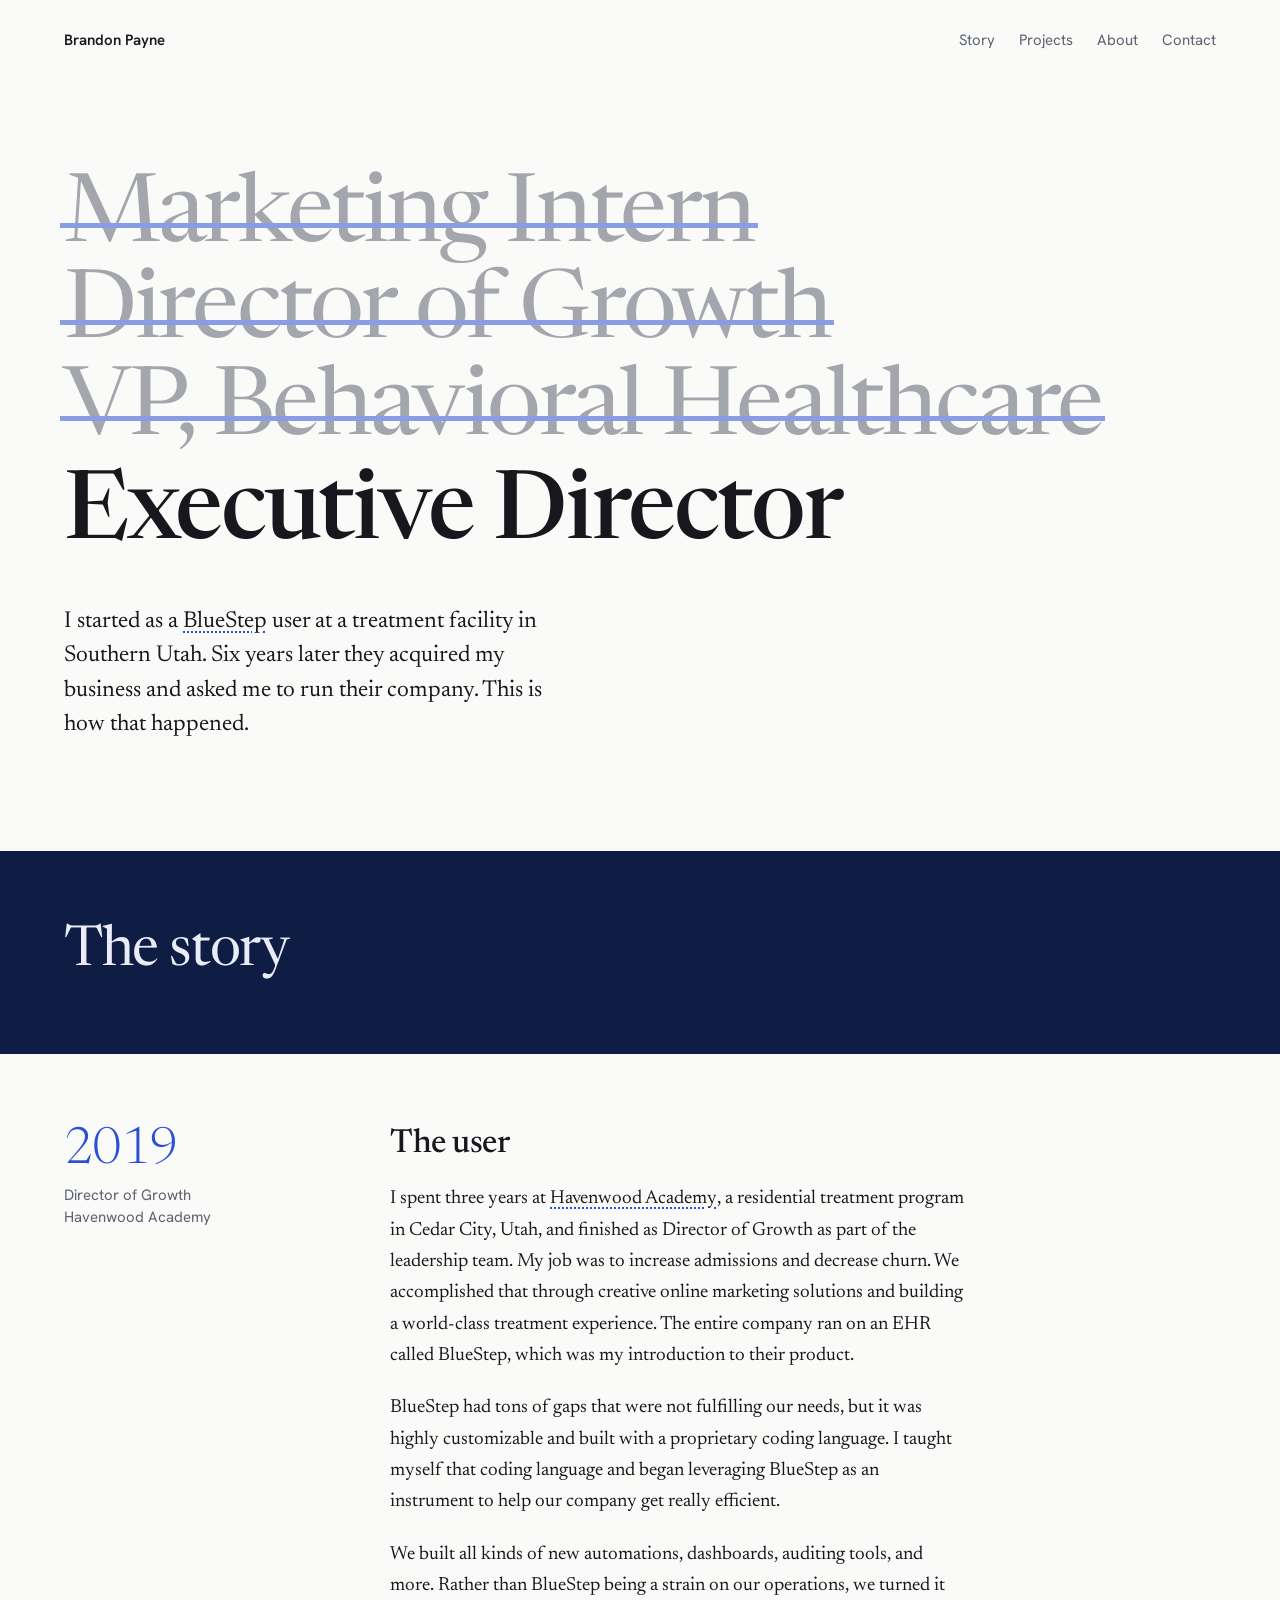
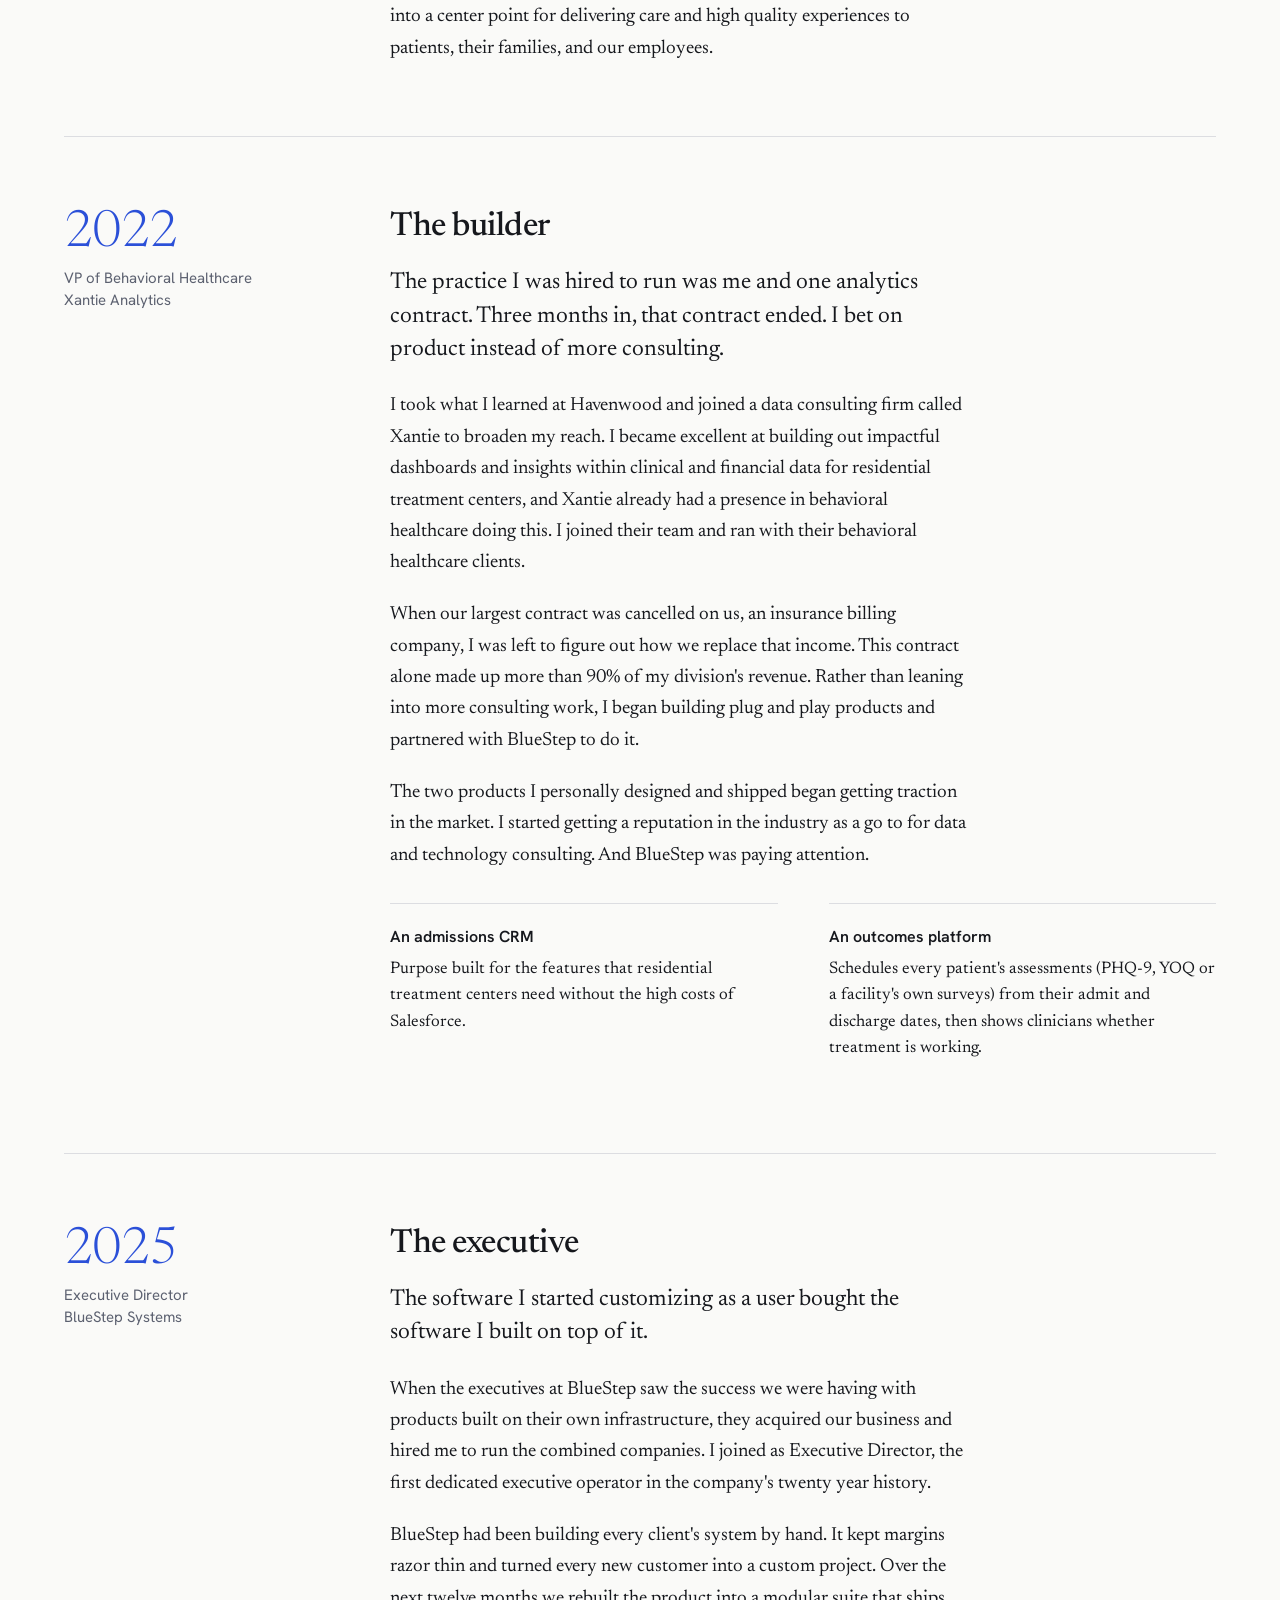
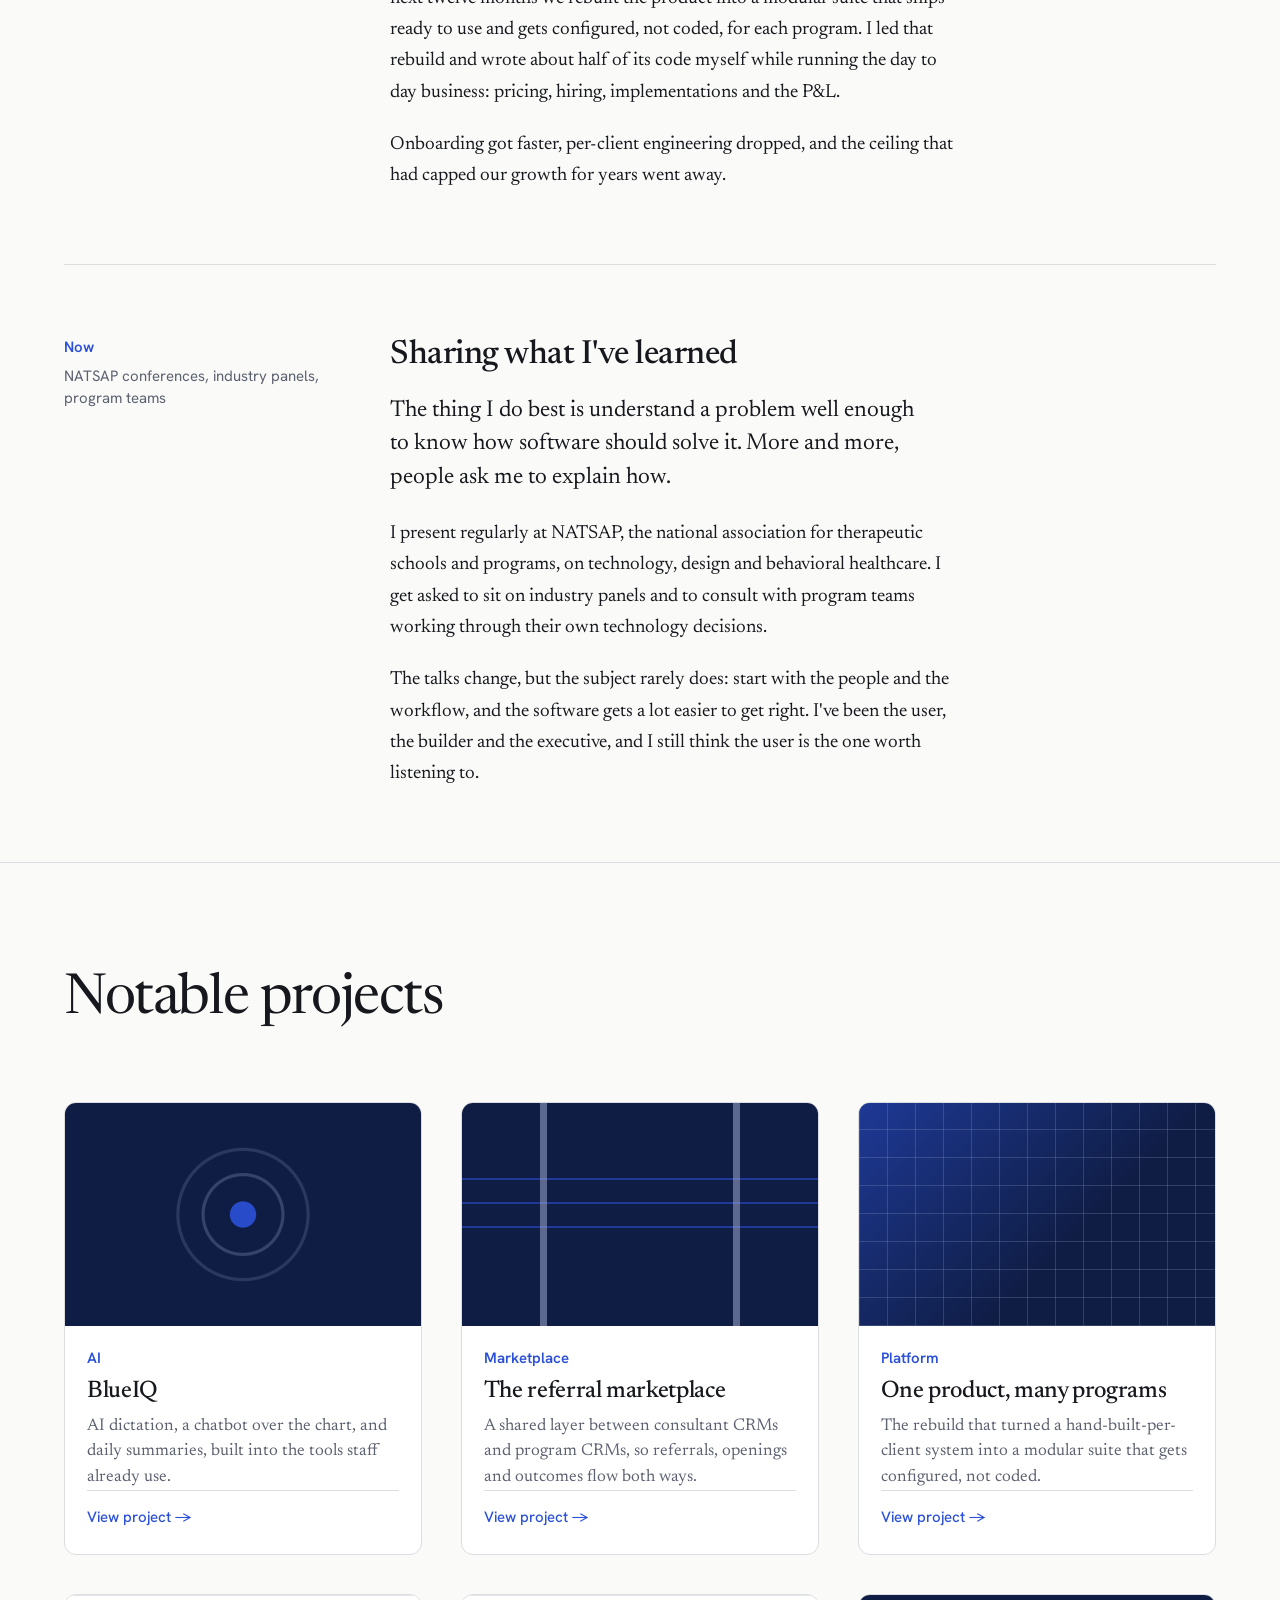
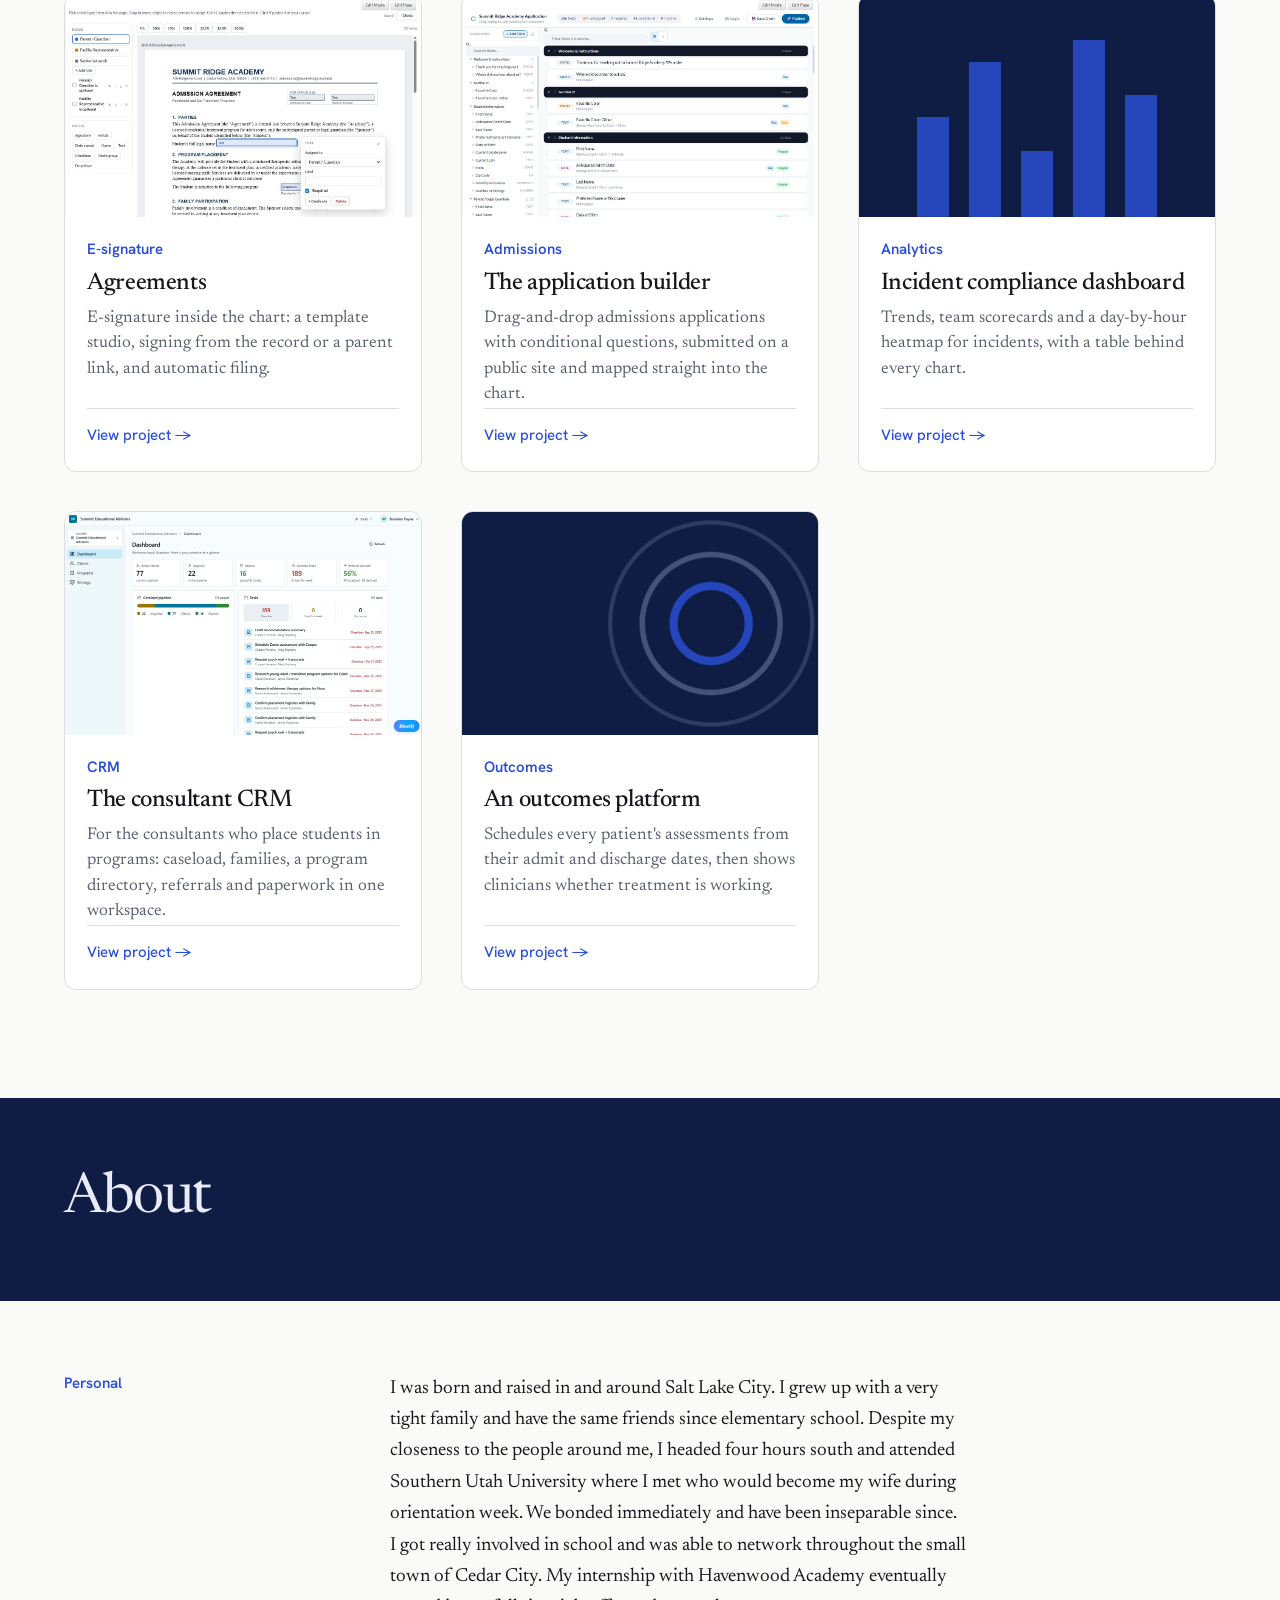
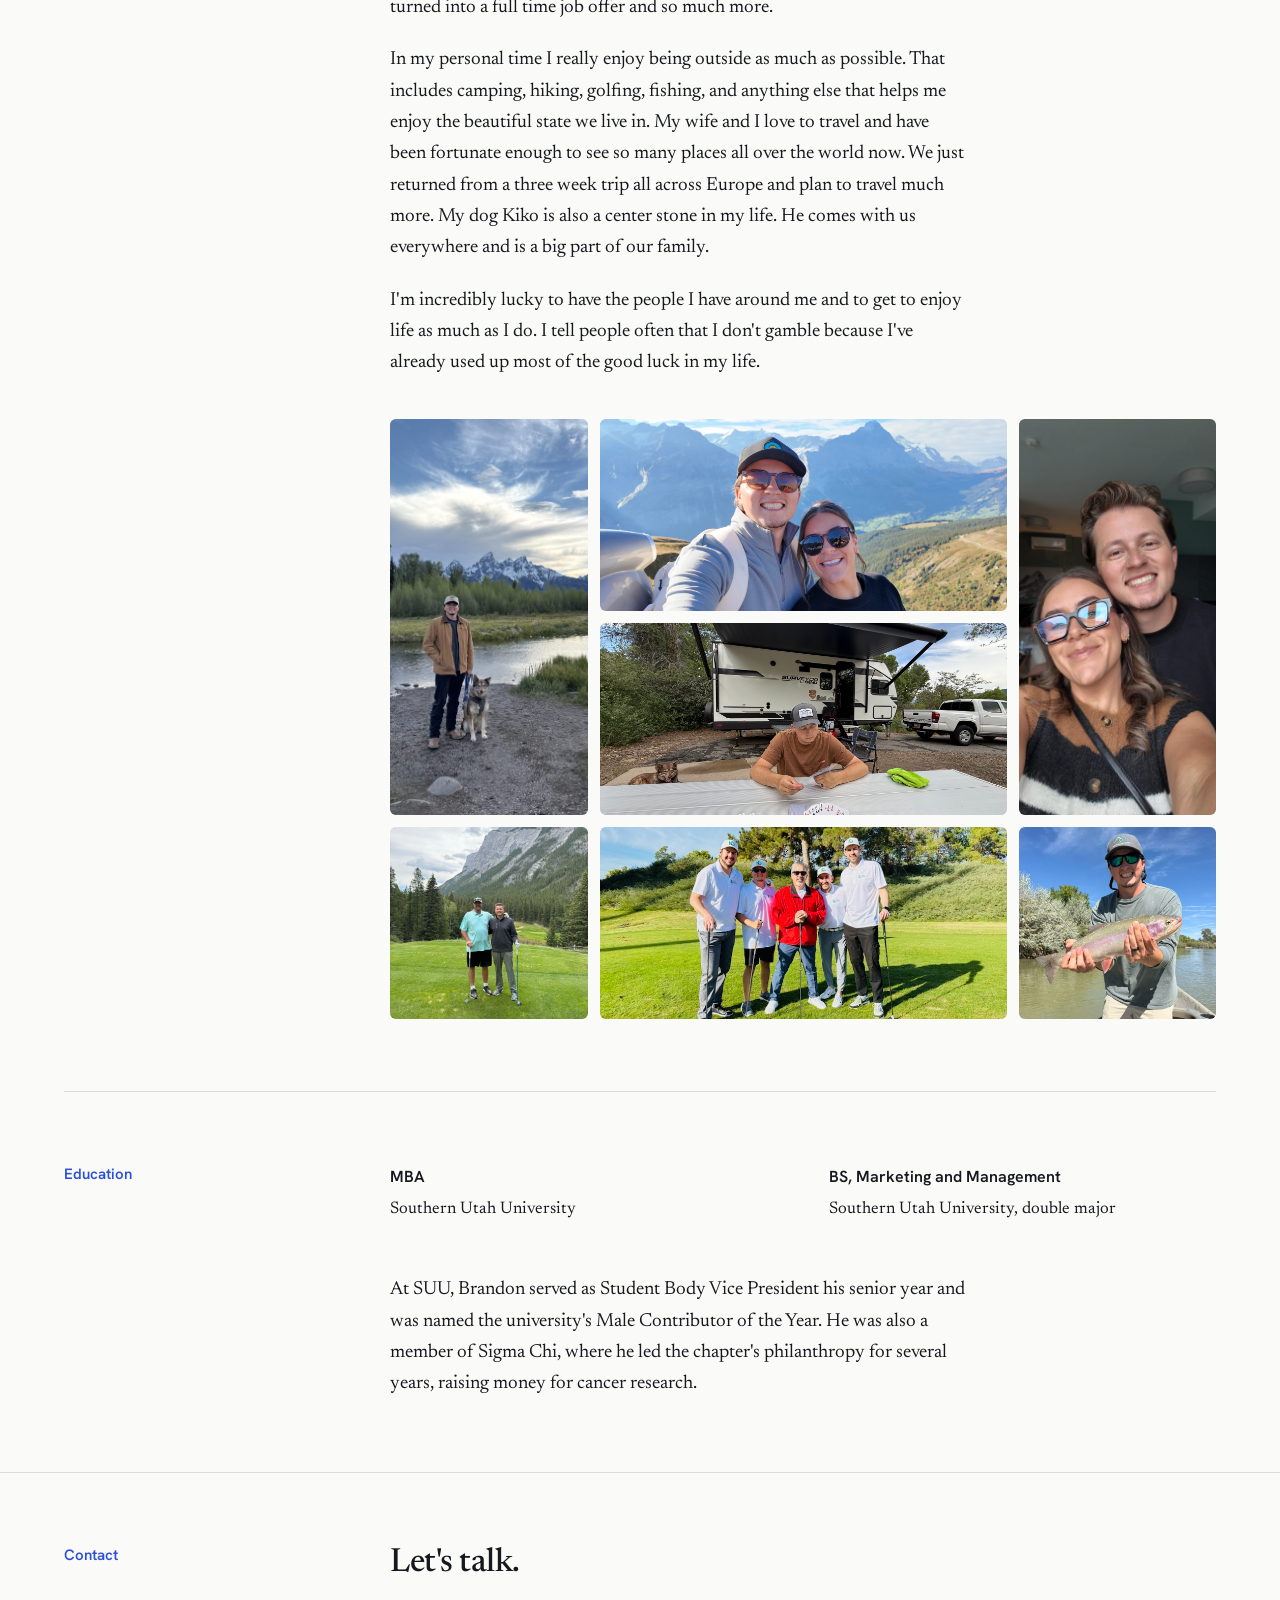
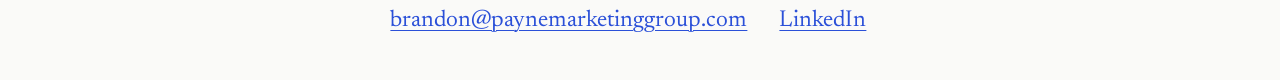
==== commit 1442d92a: "Swap lake photo for camping and two golf photos in the About collage Co-Authored-By: Claude Opus 5.5" ====
--- a/index.html
+++ b/index.html
@@ -30,7 +30,7 @@
     <section class="hero wrap" aria-labelledby="hero-title">
       <h1 id="hero-title" class="titles">
         <span class="visually-hidden">Brandon Payne, Executive Director at BlueStep. Formerly </span>
-        <span class="title was" style="--i:0">Marketing Analyst</span>
+        <span class="title was" style="--i:0">Marketing Intern</span>
         <span class="title was" style="--i:1">Director of Growth</span>
         <span class="title was" style="--i:2">VP, Behavioral Healthcare</span>
         <span class="title now" style="--i:3">Executive Director</span>
@@ -310,9 +310,11 @@
             <div class="gallery">
               <img class="g-kiko" src="assets/about/kiko-tetons.jpg" width="1200" height="1600" loading="lazy" alt="Brandon and his dog Kiko by a river with snow-capped mountains behind them">
               <img class="g-alps" src="assets/about/alps.jpg" width="1600" height="900" loading="lazy" alt="Brandon and Tatiana smiling in front of an alpine valley and peaks">
-              <img class="g-lake" src="assets/about/lake.jpg" width="1600" height="900" loading="lazy" alt="Brandon and Tatiana on a lakeside pier with a hillside village behind them">
+              <img class="g-camp" src="assets/about/camping.jpg" width="1600" height="1200" loading="lazy" alt="Brandon playing cards at a campsite picnic table in front of a travel trailer, a dog watching nearby">
               <img class="g-trout" src="assets/about/trout.jpg" width="768" height="1024" loading="lazy" alt="Brandon on a drift boat holding a large rainbow trout">
               <img class="g-tati" src="assets/about/tati.jpg" width="900" height="1600" loading="lazy" alt="Brandon and his wife Tatiana smiling together in a selfie">
+              <img class="g-golf" src="assets/about/golf-rockies.jpg" width="1200" height="1600" loading="lazy" alt="Brandon and a golf partner on a tee box with a towering rocky mountain behind them">
+              <img class="g-group" src="assets/about/golf-group.jpg" width="800" height="600" loading="lazy" alt="Brandon and four friends in matching white caps on a sunny, pine-lined golf course">
             </div>
           </div>
         </div>
--- a/styles.css
+++ b/styles.css
@@ -193,19 +193,22 @@
 .gallery {
   display: grid;
   grid-template-columns: repeat(4, minmax(0, 1fr));
-  grid-template-rows: repeat(2, clamp(150px, 15vw, 210px));
+  grid-template-rows: repeat(3, clamp(150px, 15vw, 210px));
   grid-template-areas:
     "kiko alps alps tati"
-    "kiko lake trout tati";
+    "kiko camp camp tati"
+    "golf group group trout";
   gap: 12px;
   margin-top: 40px;
 }
 .gallery img { width: 100%; height: 100%; object-fit: cover; display: block; border-radius: 6px; background: var(--rule); }
 .g-kiko { grid-area: kiko; object-position: 30% 60%; }
 .g-alps { grid-area: alps; object-position: 50% 40%; }
-.g-lake { grid-area: lake; object-position: 50% 40%; }
+.g-camp { grid-area: camp; object-position: 50% 55%; }
 .g-trout { grid-area: trout; object-position: 50% 45%; }
 .g-tati { grid-area: tati; object-position: 50% 35%; }
+.g-golf { grid-area: golf; object-position: 50% 70%; }
+.g-group { grid-area: group; object-position: 50% 45%; }
 
 /* Inline terms that open an explainer popup */
 .term {
@@ -272,8 +275,8 @@
   .pairs-flush > div:nth-child(2) { border-top: 1px solid var(--rule); padding-top: 20px; }
   .gallery {
     grid-template-columns: repeat(2, minmax(0, 1fr));
-    grid-template-rows: 260px 180px 200px;
-    grid-template-areas: "kiko tati" "alps alps" "lake trout";
+    grid-template-rows: 260px 180px 200px 260px 200px;
+    grid-template-areas: "kiko tati" "alps alps" "camp camp" "golf trout" "group group";
   }
 }
 @media (max-width: 560px) {
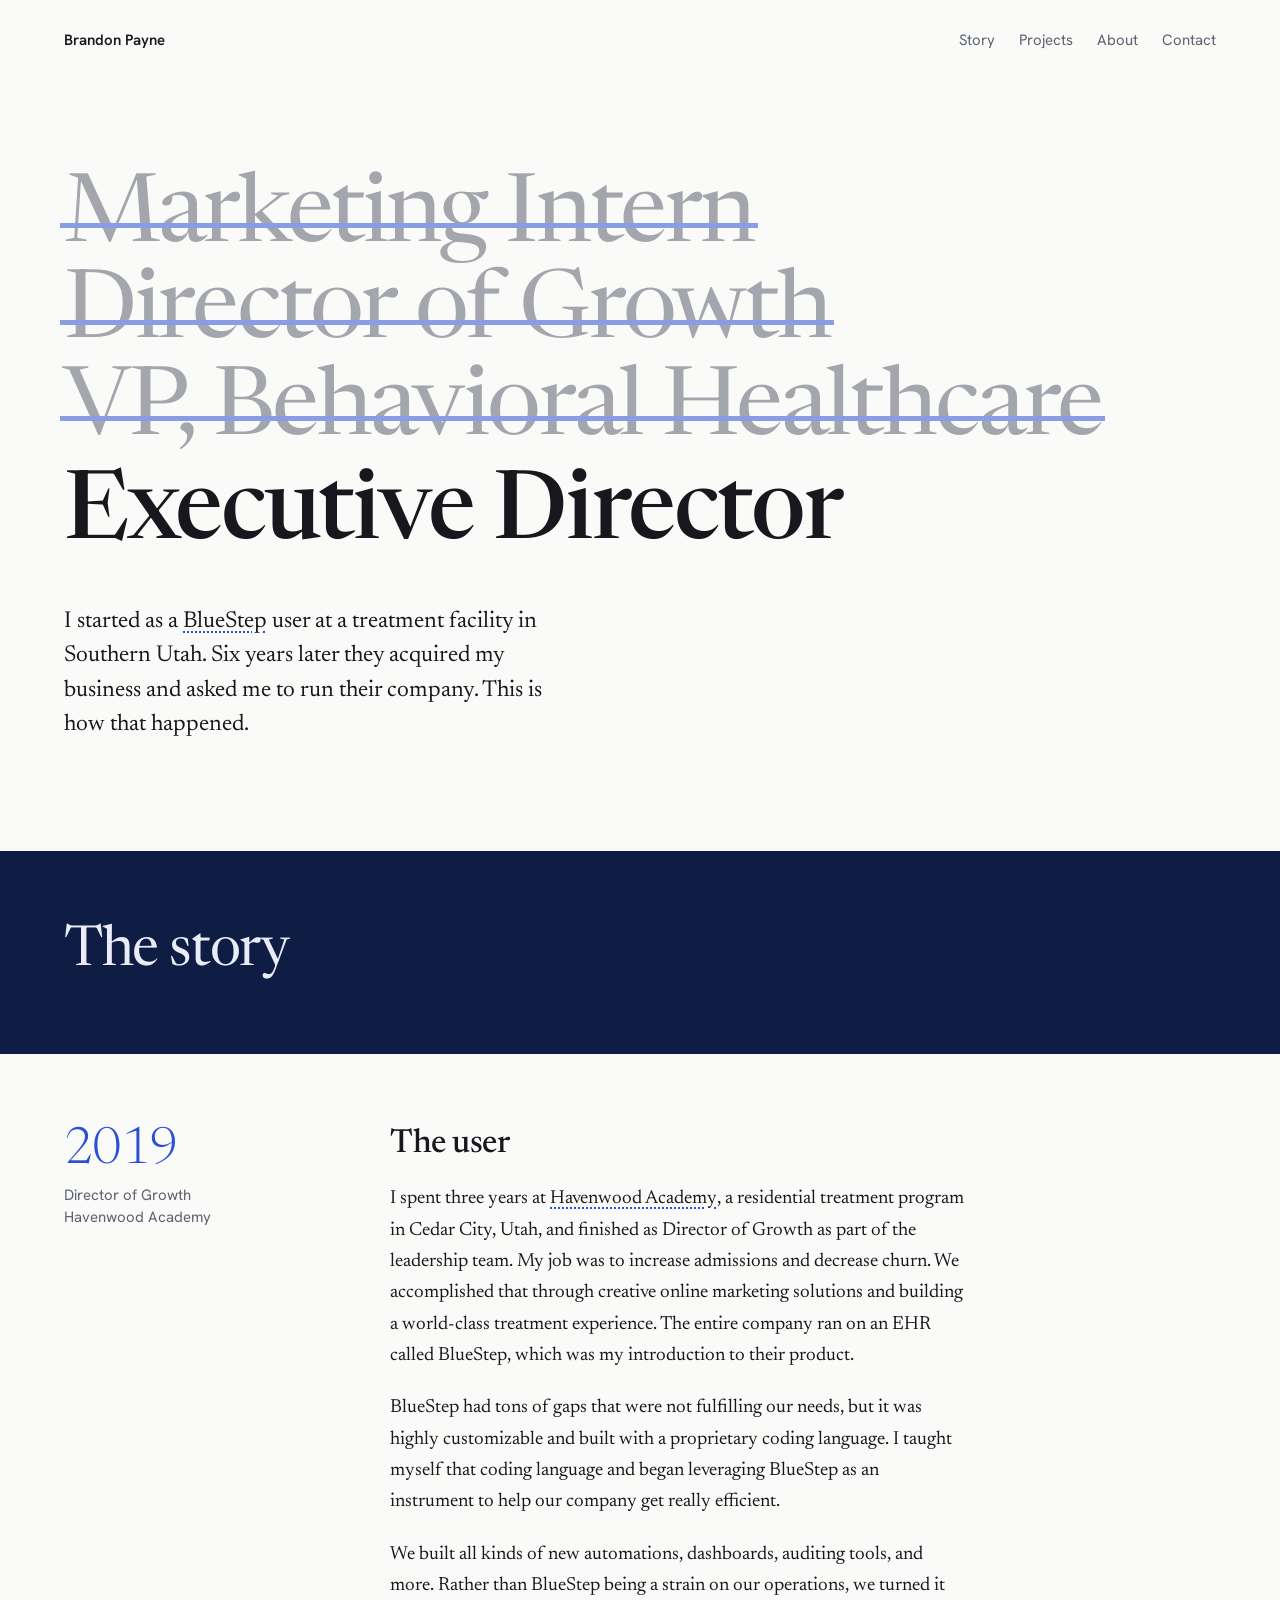
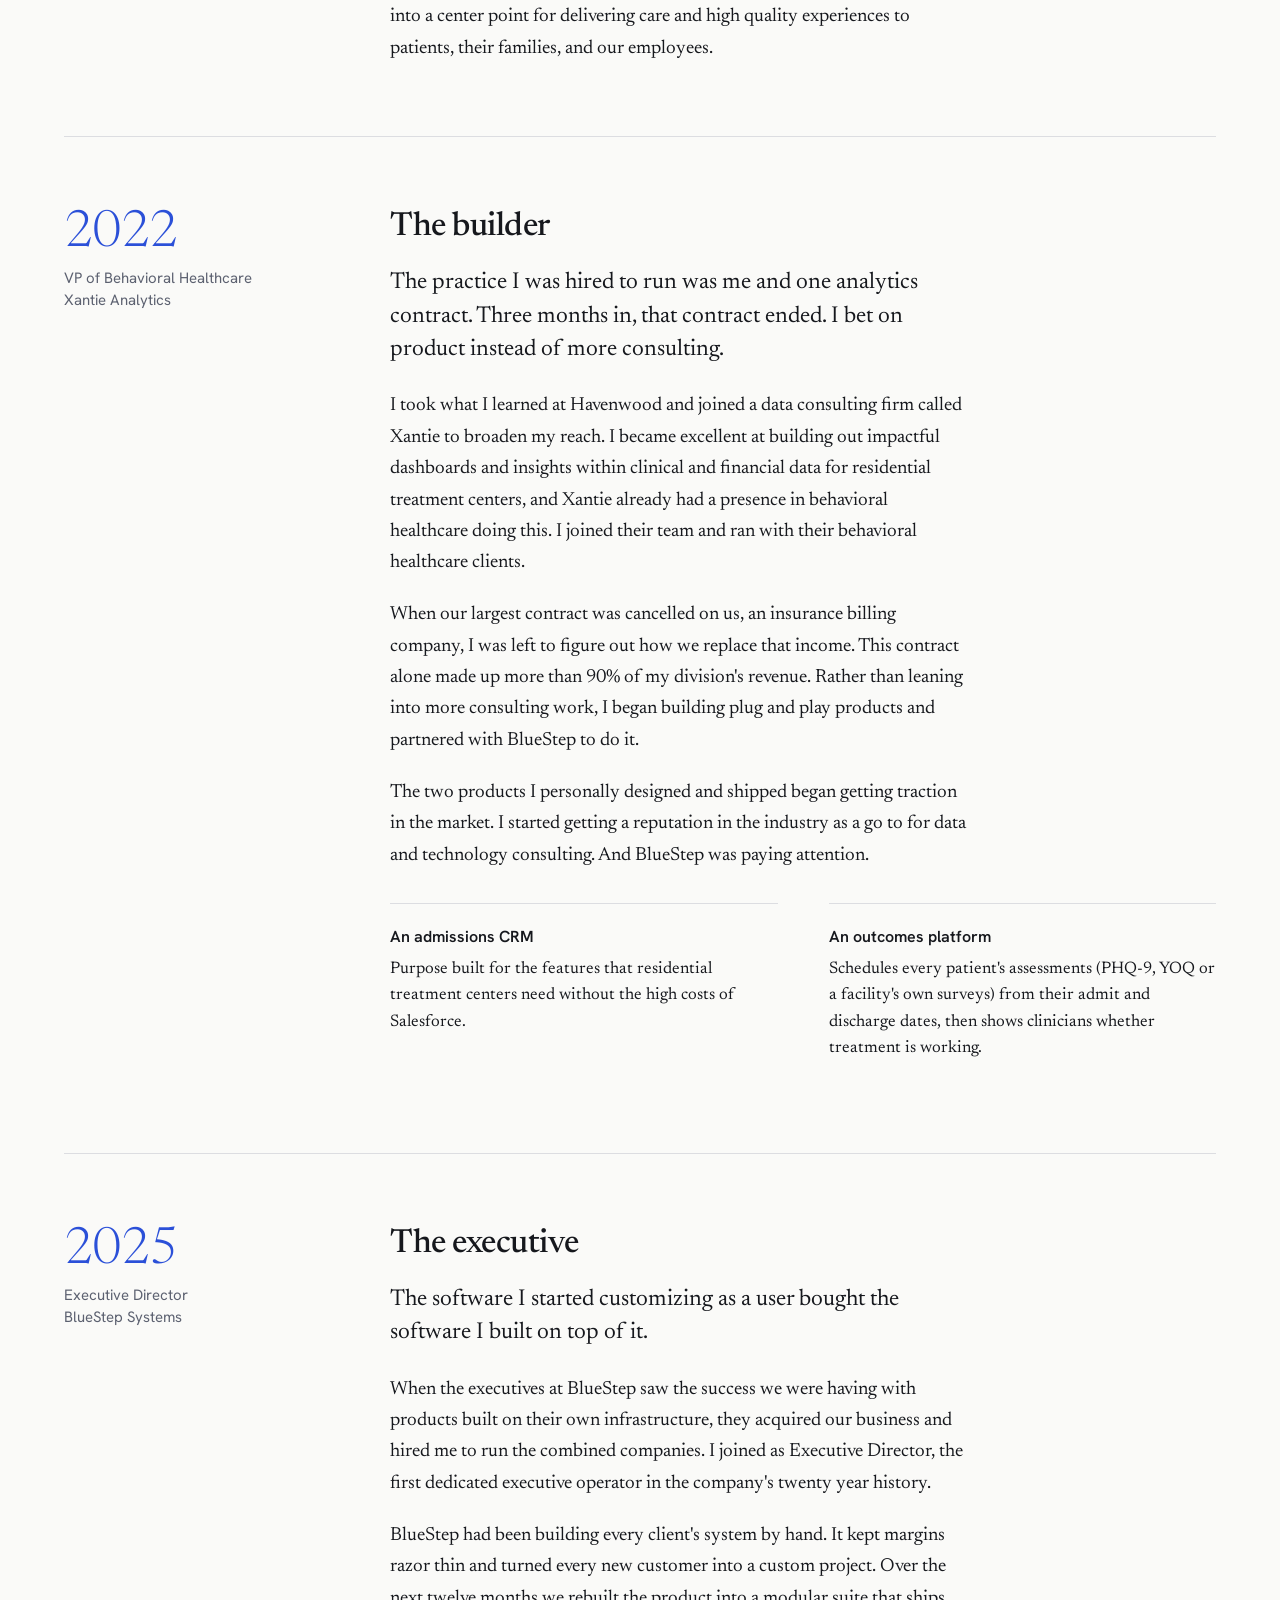
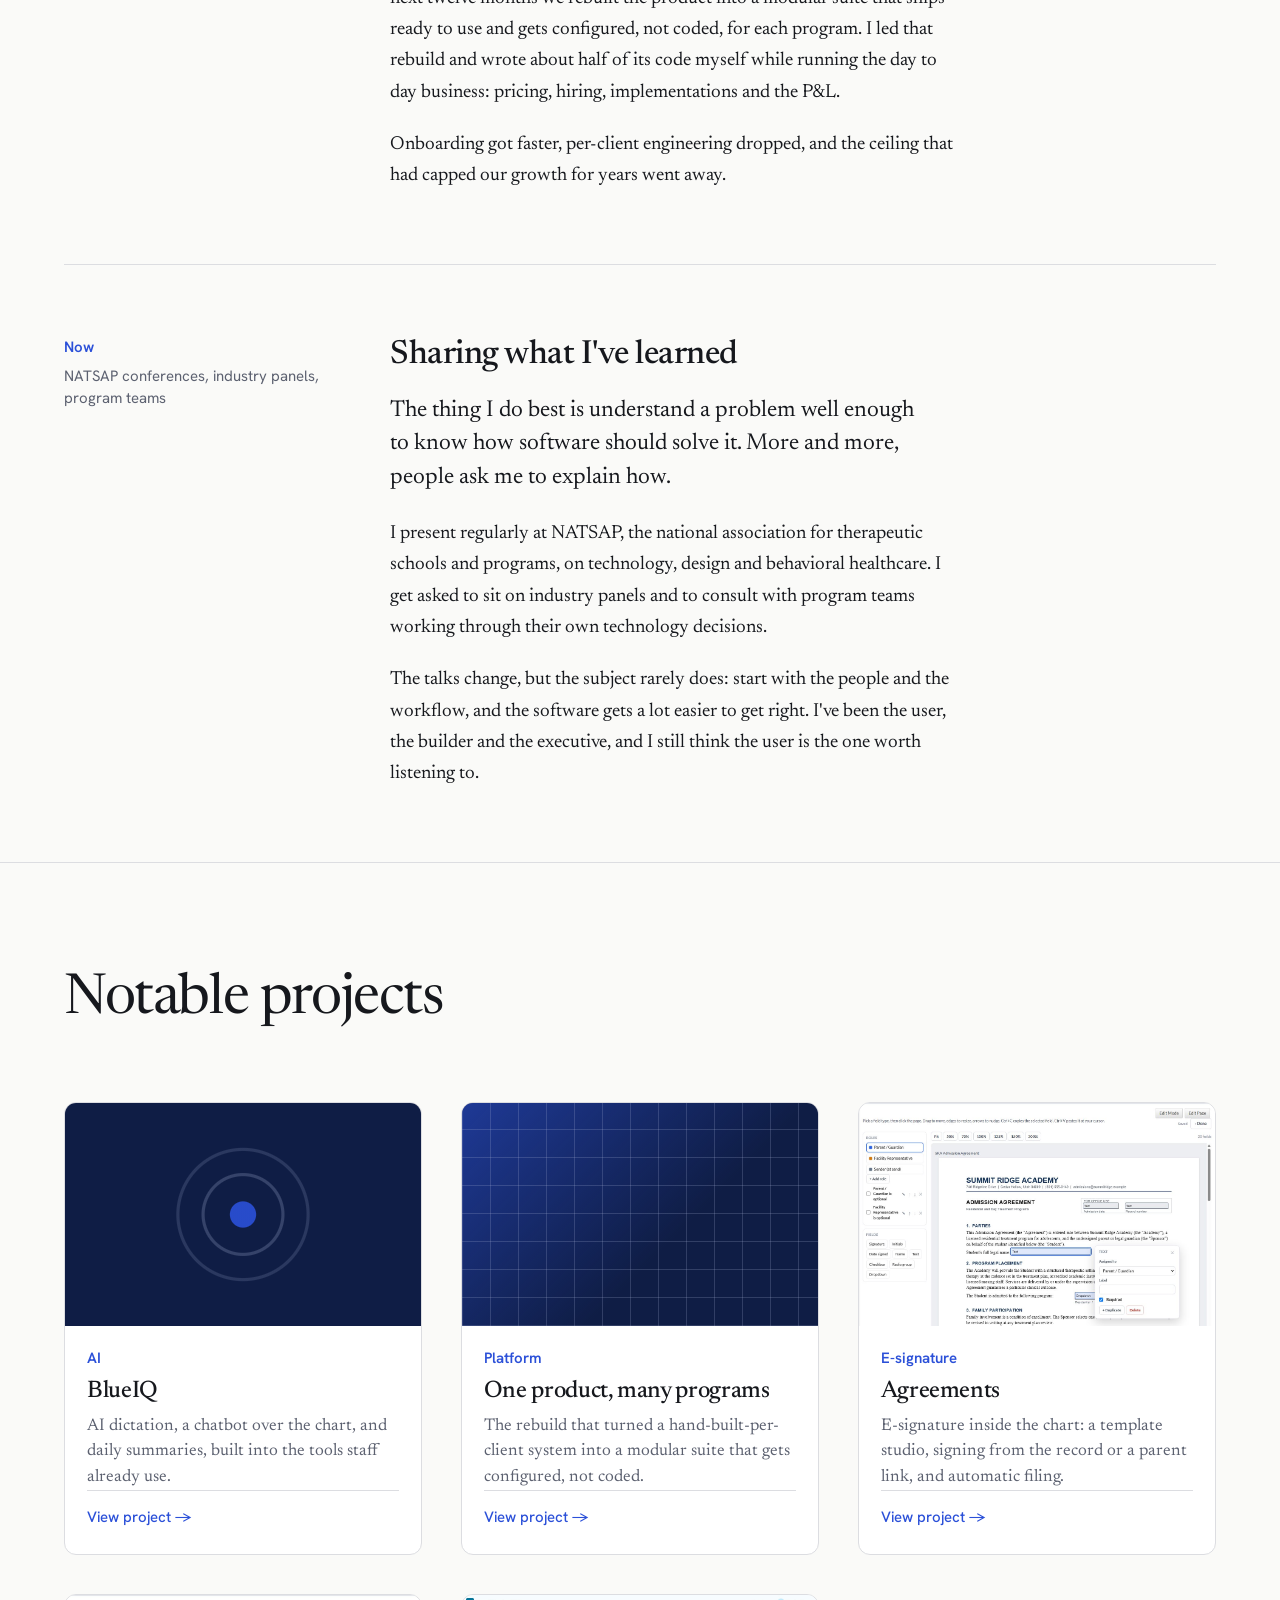
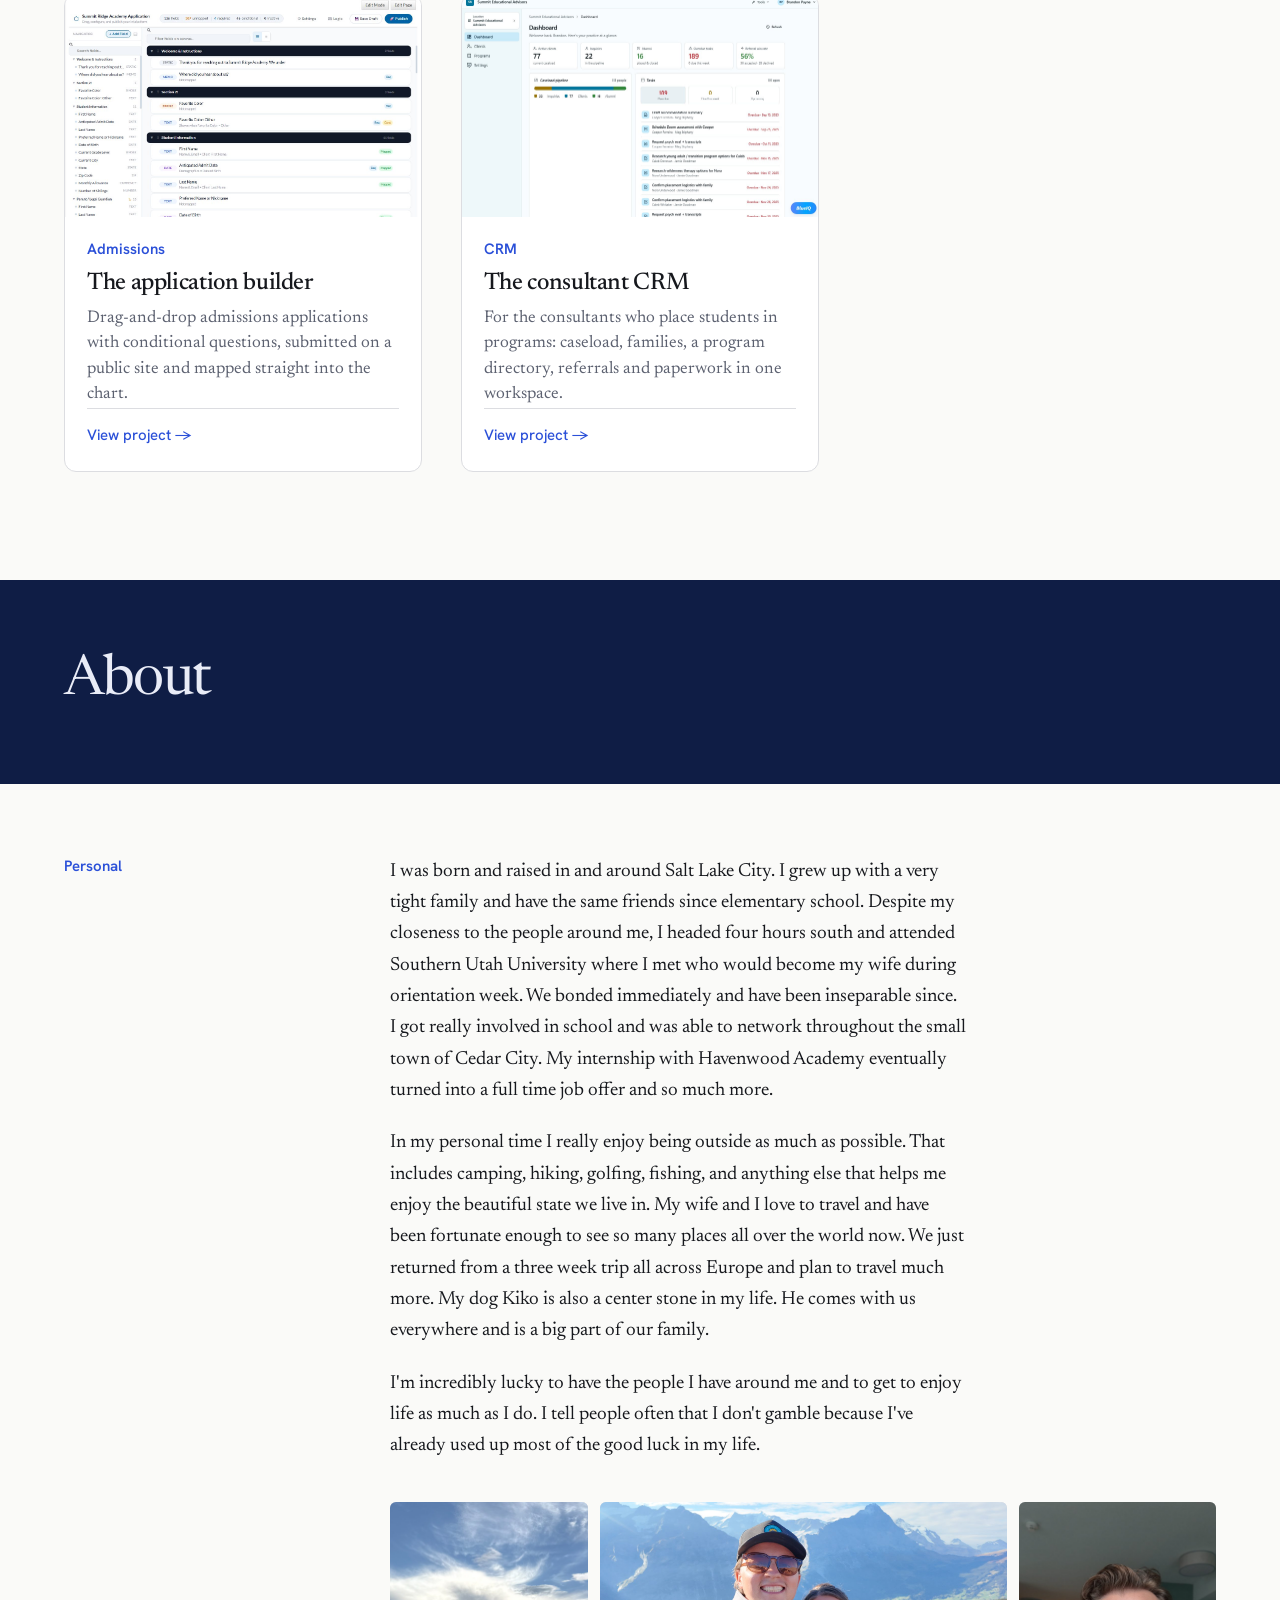
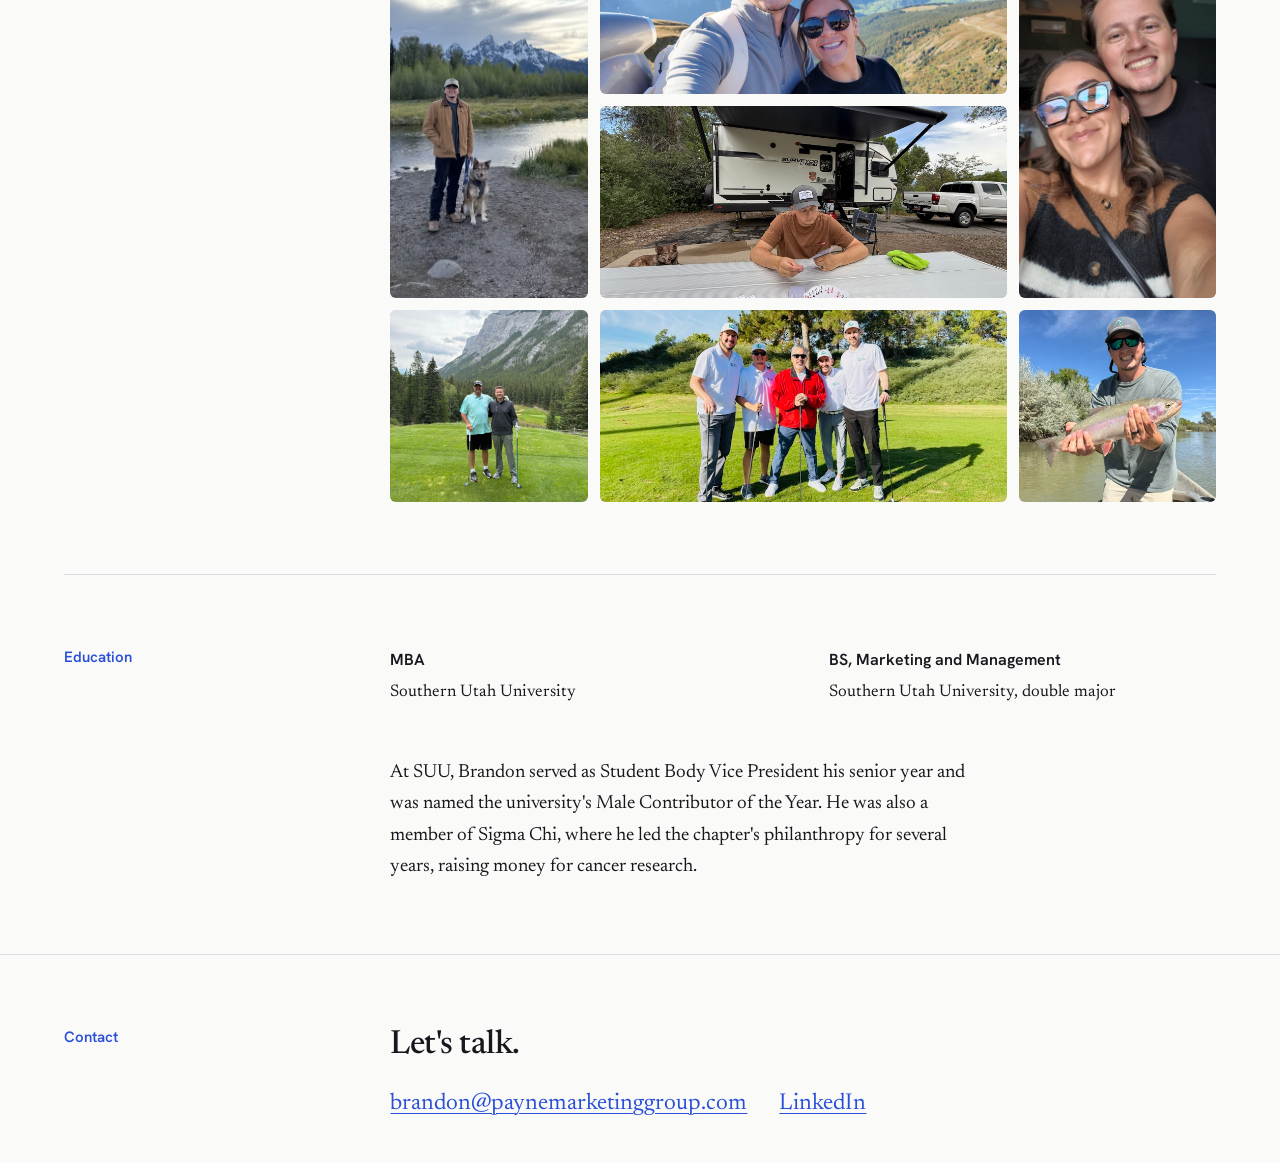
==== commit 3cb8ec79: "Remove incident dashboard, referral marketplace and outcomes projects The referral marketplace dupli" ====
--- a/index.html
+++ b/index.html
@@ -202,15 +202,6 @@
               <p class="card-more">View project</p>
             </div>
           </a>
-          <a class="card" href="/projects/referral-marketplace.html">
-            <div class="card-visual motif-flow" aria-hidden="true"></div>
-            <div class="card-body">
-              <p class="card-kicker">Marketplace</p>
-              <h3 class="card-title">The referral marketplace</h3>
-              <p class="card-text">A shared layer between consultant CRMs and program CRMs, so referrals, openings and outcomes flow both ways.</p>
-              <p class="card-more">View project</p>
-            </div>
-          </a>
           <a class="card" href="/projects/modular-platform.html">
             <div class="card-visual motif-grid" aria-hidden="true"></div>
             <div class="card-body">
@@ -238,30 +229,12 @@
               <p class="card-more">View project</p>
             </div>
           </a>
-          <a class="card" href="/projects/incident-dashboard.html">
-            <div class="card-visual motif-bars" aria-hidden="true"></div>
-            <div class="card-body">
-              <p class="card-kicker">Analytics</p>
-              <h3 class="card-title">Incident compliance dashboard</h3>
-              <p class="card-text">Trends, team scorecards and a day-by-hour heatmap for incidents, with a table behind every chart.</p>
-              <p class="card-more">View project</p>
-            </div>
-          </a>
           <a class="card" href="/projects/admissions-crm.html">
             <div class="card-visual"><img src="/assets/projects/crm/thumb.jpg" width="1424" height="890" loading="lazy" alt=""></div>
             <div class="card-body">
               <p class="card-kicker">CRM</p>
               <h3 class="card-title">The consultant CRM</h3>
               <p class="card-text">For the consultants who place students in programs: caseload, families, a program directory, referrals and paperwork in one workspace.</p>
-              <p class="card-more">View project</p>
-            </div>
-          </a>
-          <a class="card" href="/projects/outcomes-platform.html">
-            <div class="card-visual motif-rings" aria-hidden="true"></div>
-            <div class="card-body">
-              <p class="card-kicker">Outcomes</p>
-              <h3 class="card-title">An outcomes platform</h3>
-              <p class="card-text">Schedules every patient's assessments from their admit and discharge dates, then shows clinicians whether treatment is working.</p>
               <p class="card-more">View project</p>
             </div>
           </a>
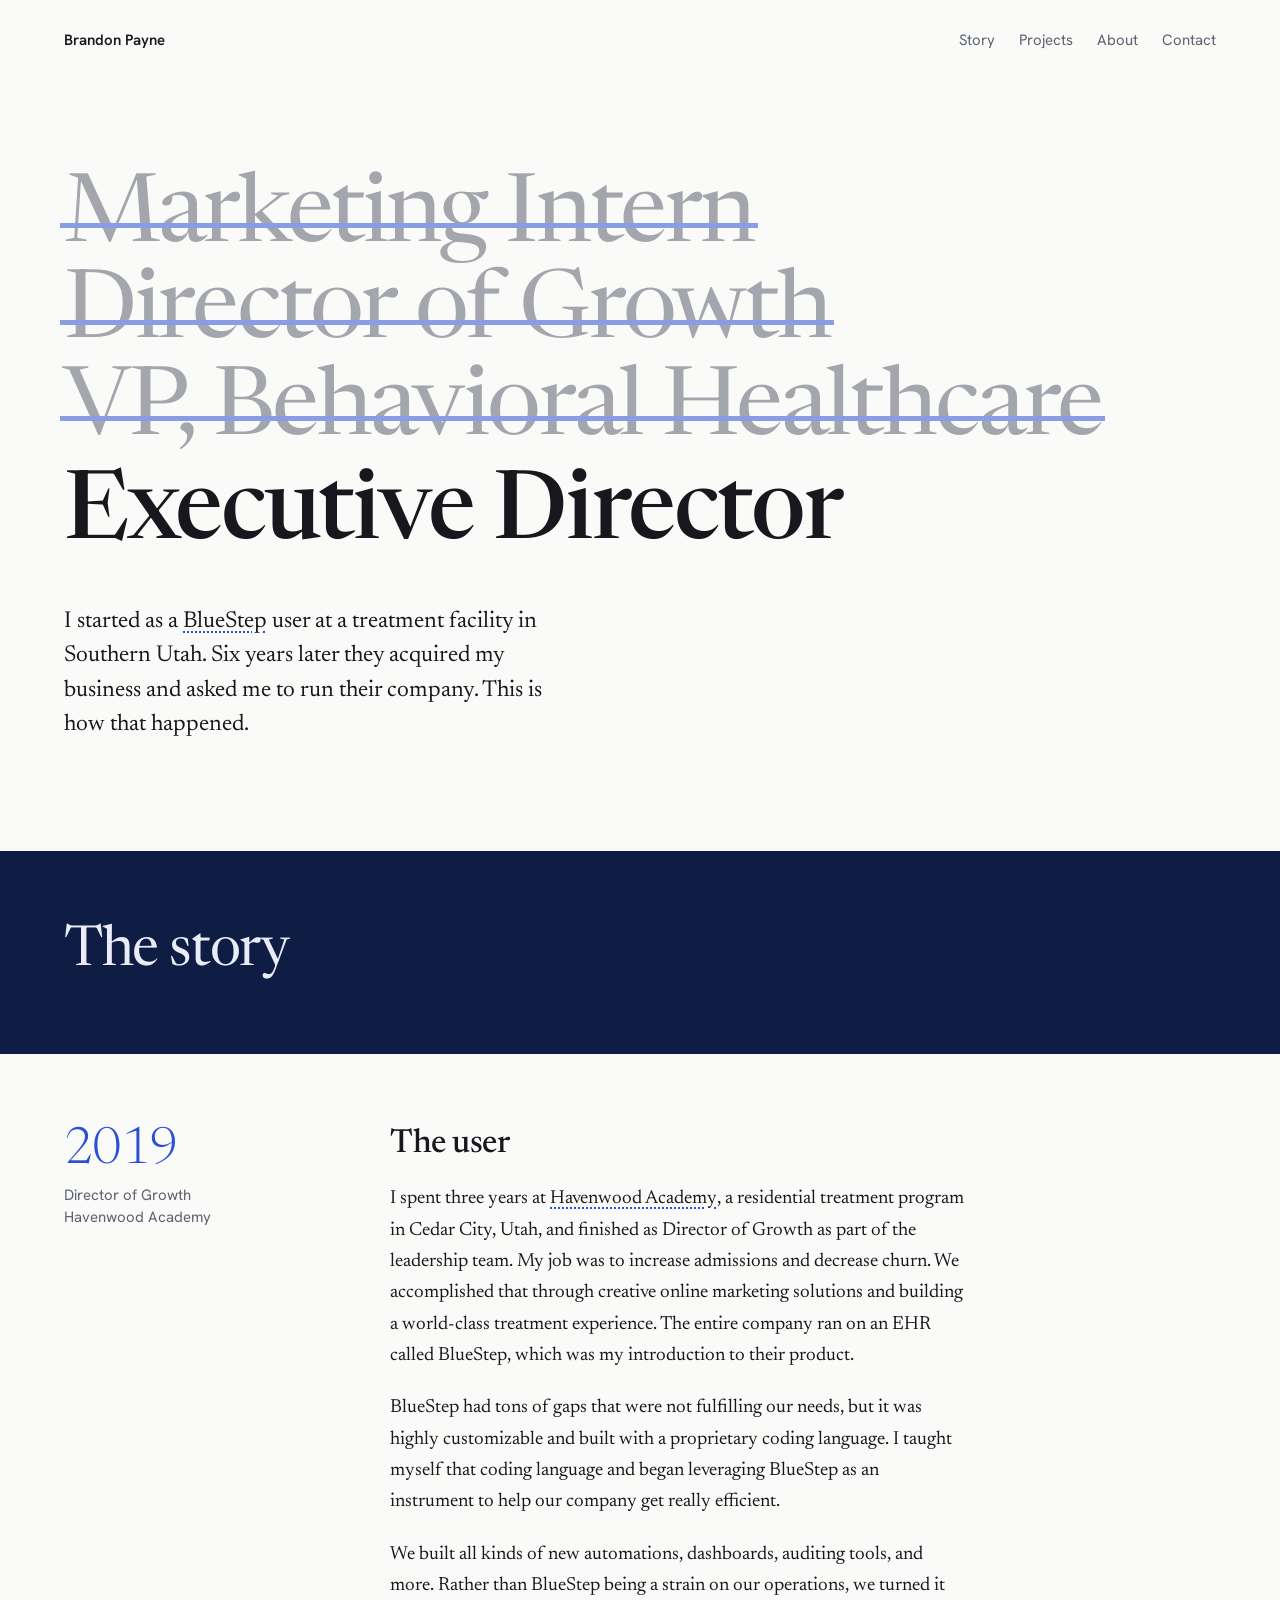
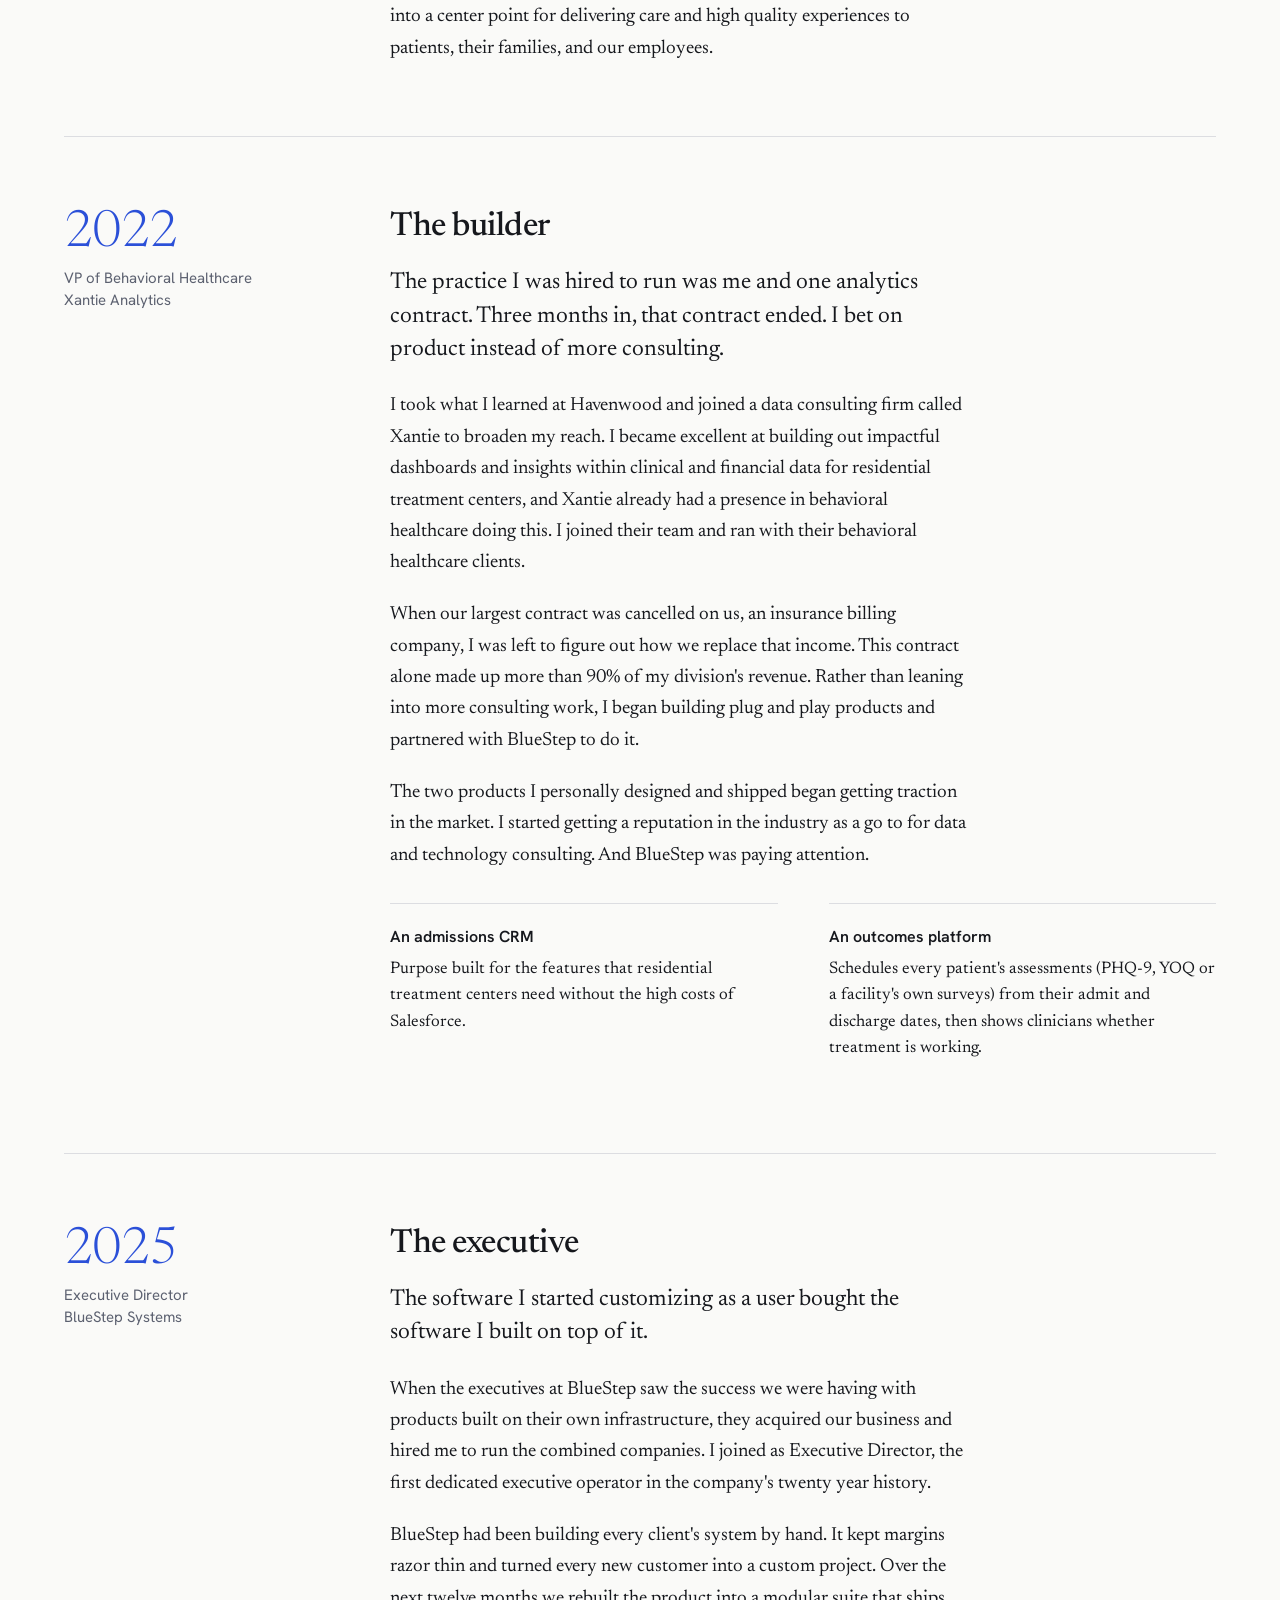
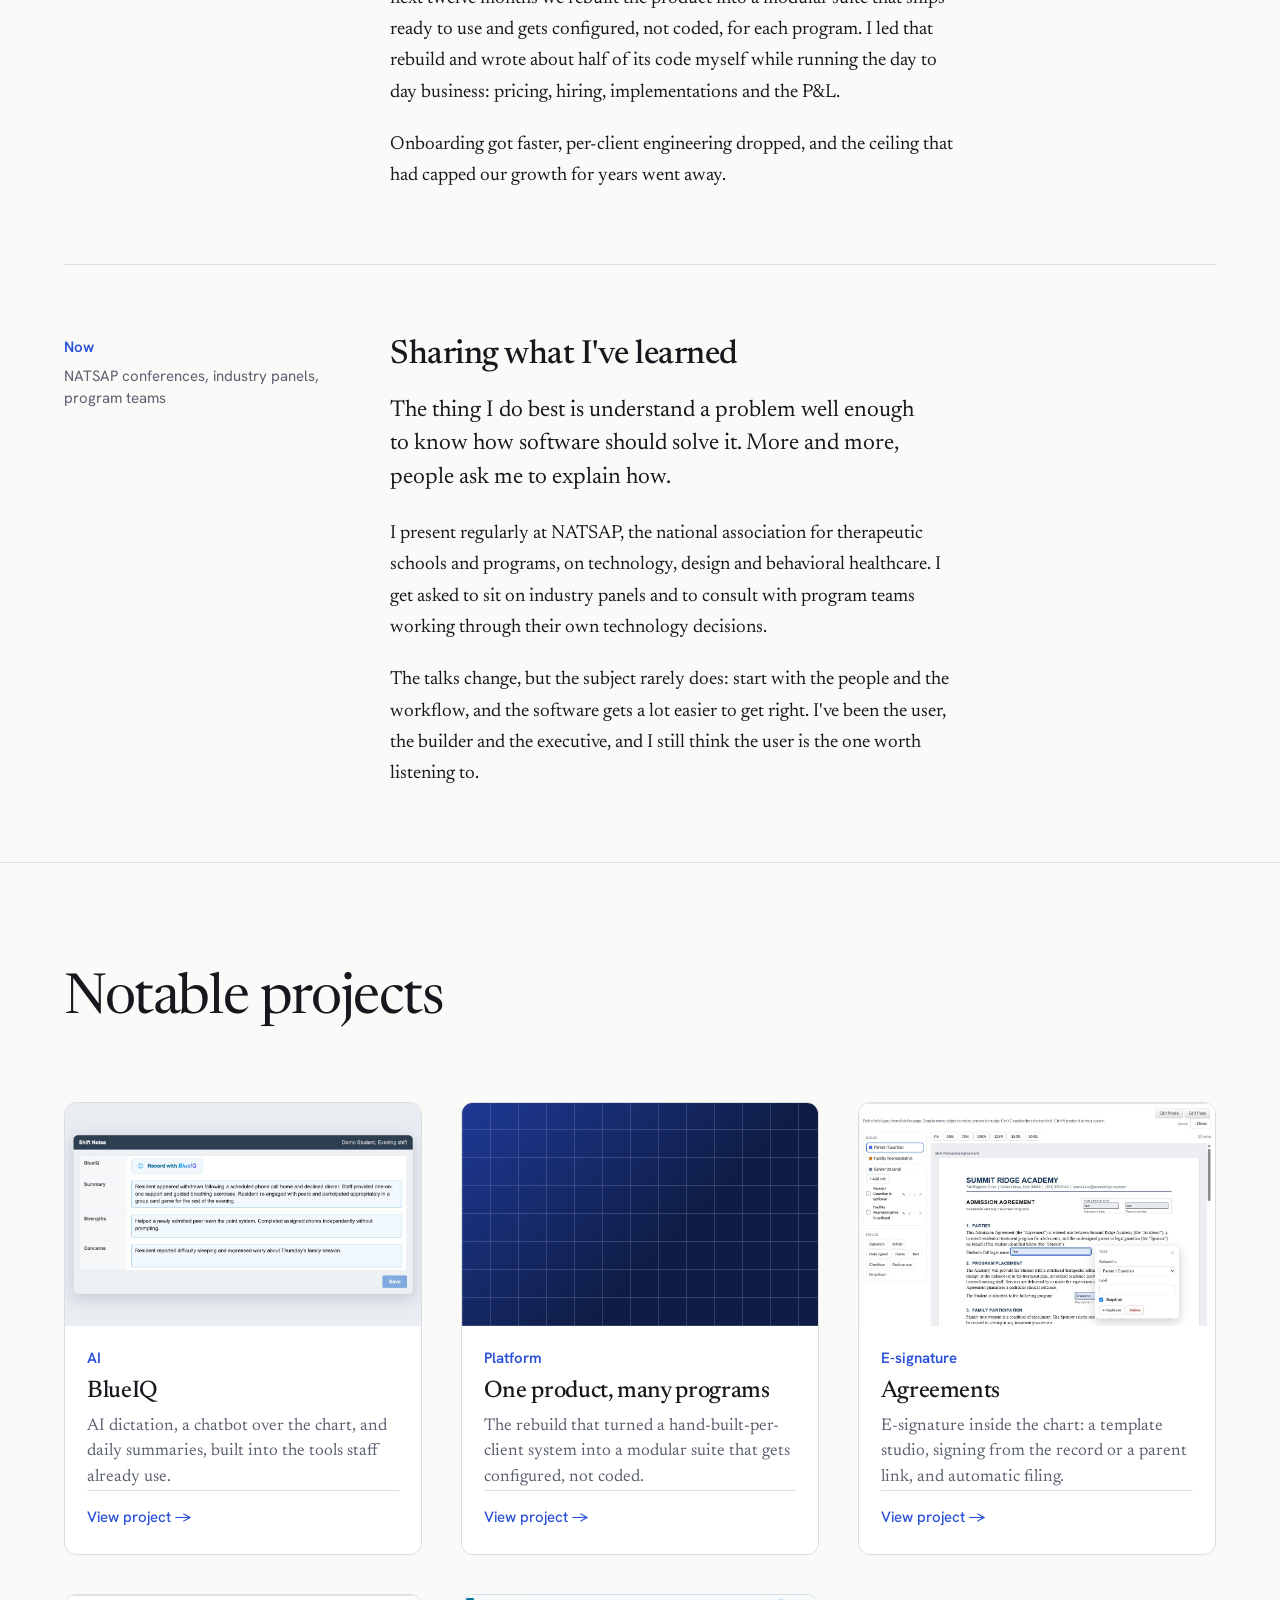
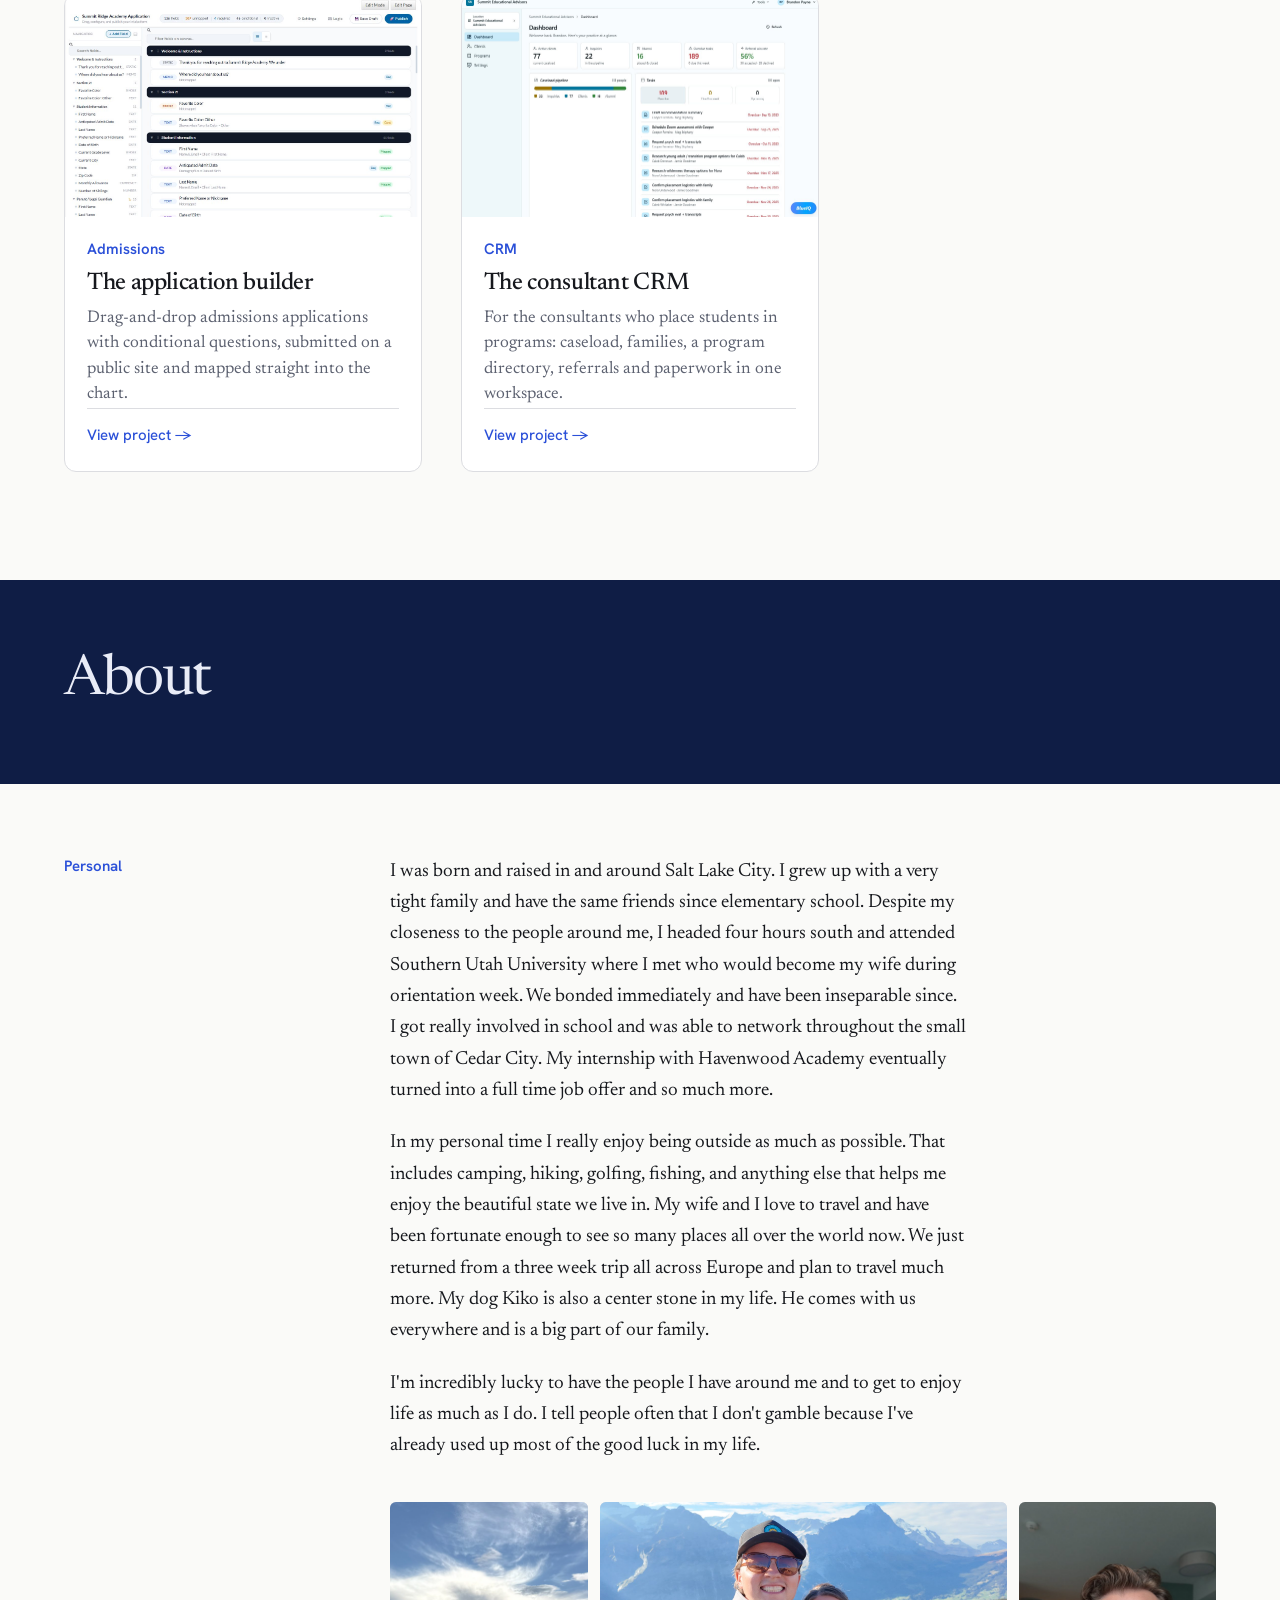
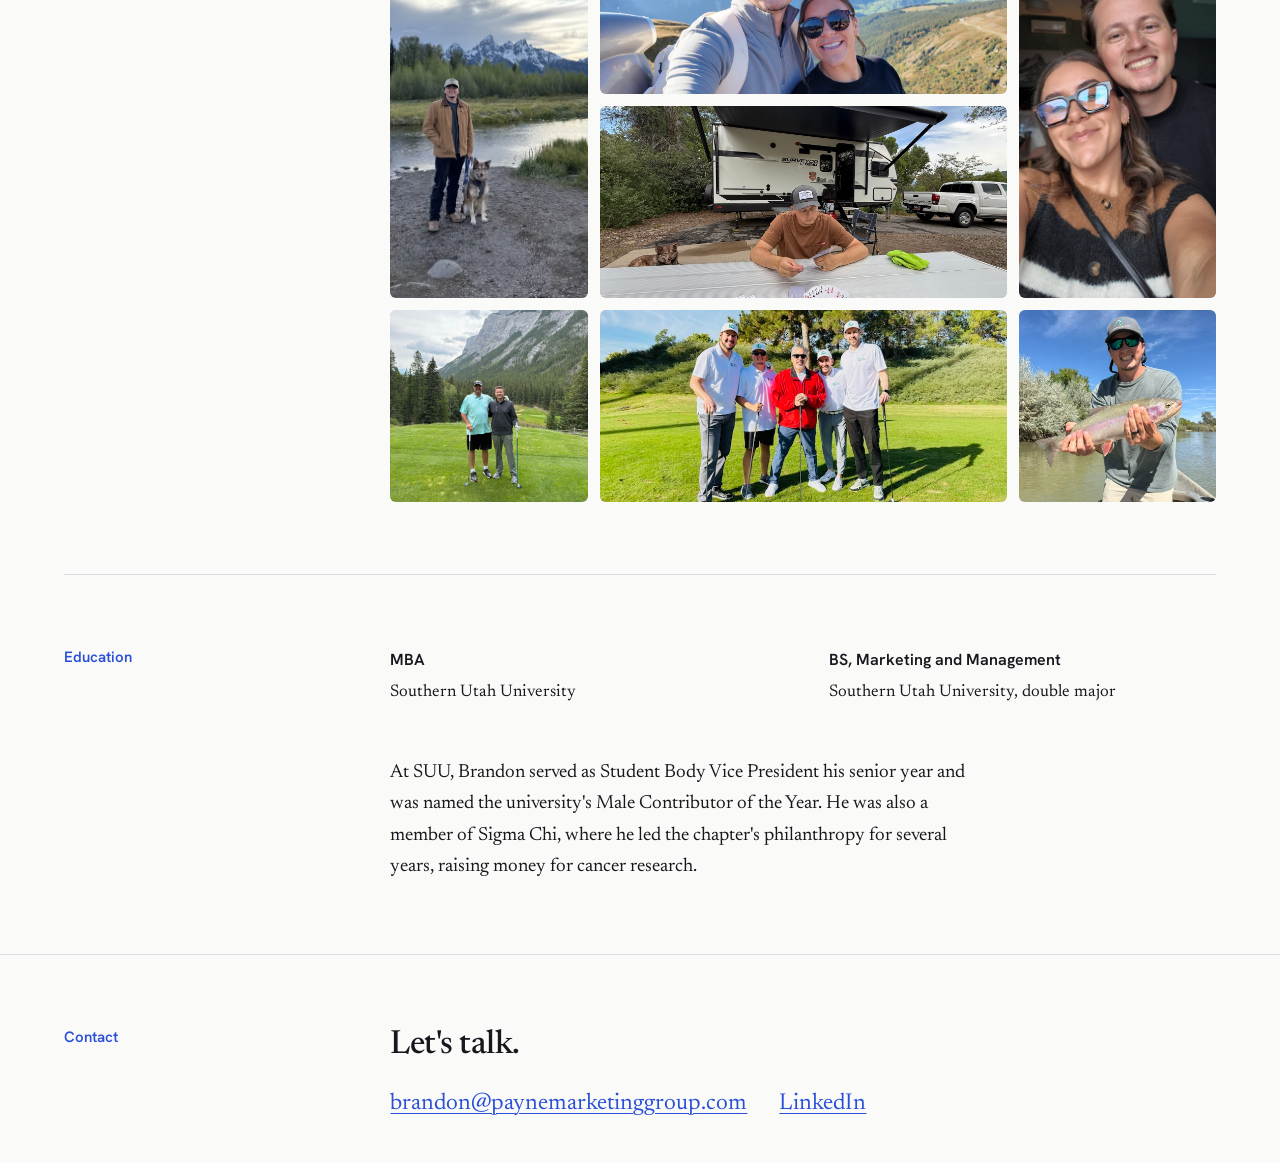
==== commit 54c62e19: "BlueIQ card thumbnail: the shift note after BlueIQ fills it Co-Authored-By: Claude Opus 5.5 <noreply" ====
--- a/index.html
+++ b/index.html
@@ -194,7 +194,7 @@
         <h2 id="projects-title" class="section-title">Notable projects</h2>
         <div class="cards">
           <a class="card" href="/projects/blueiq.html">
-            <div class="card-visual motif-spark" aria-hidden="true"></div>
+            <div class="card-visual"><img src="/assets/projects/blueiq/thumb.jpg" width="1171" height="732" loading="lazy" alt=""></div>
             <div class="card-body">
               <p class="card-kicker">AI</p>
               <h3 class="card-title">BlueIQ</h3>
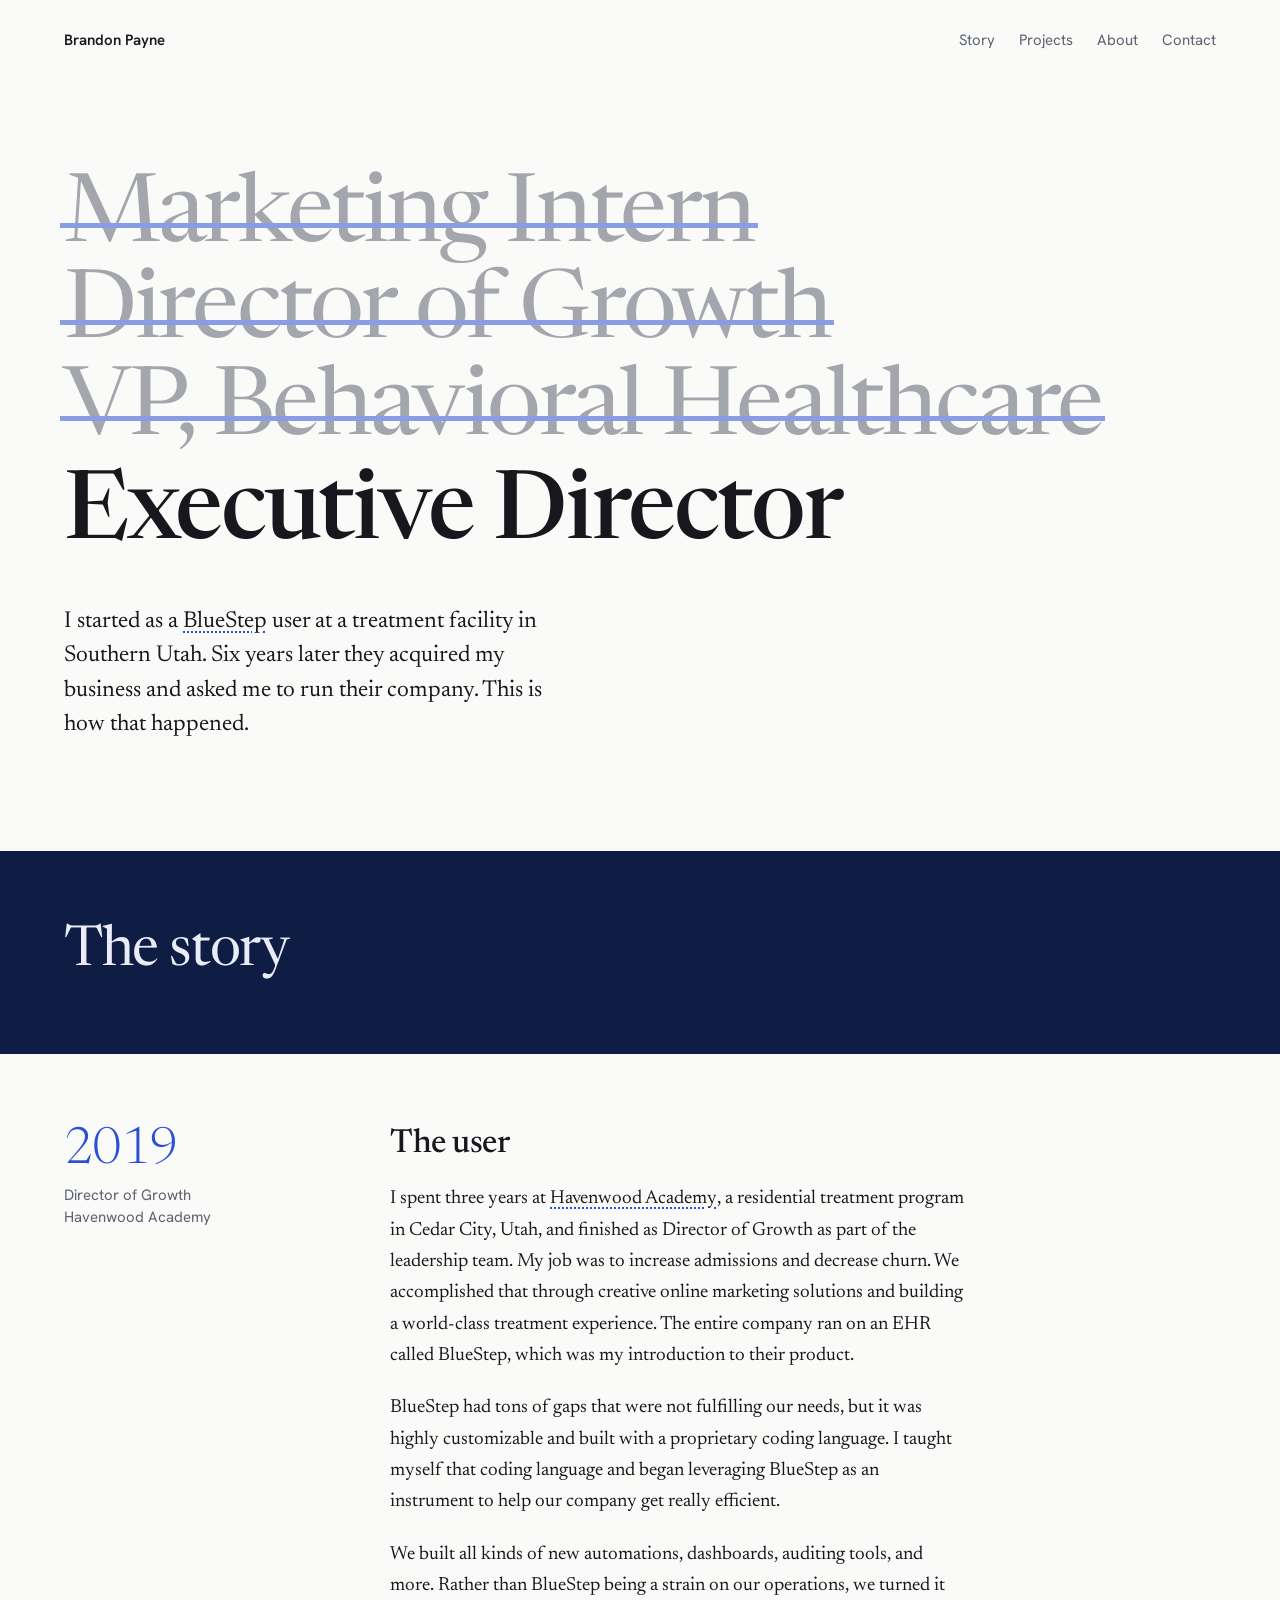
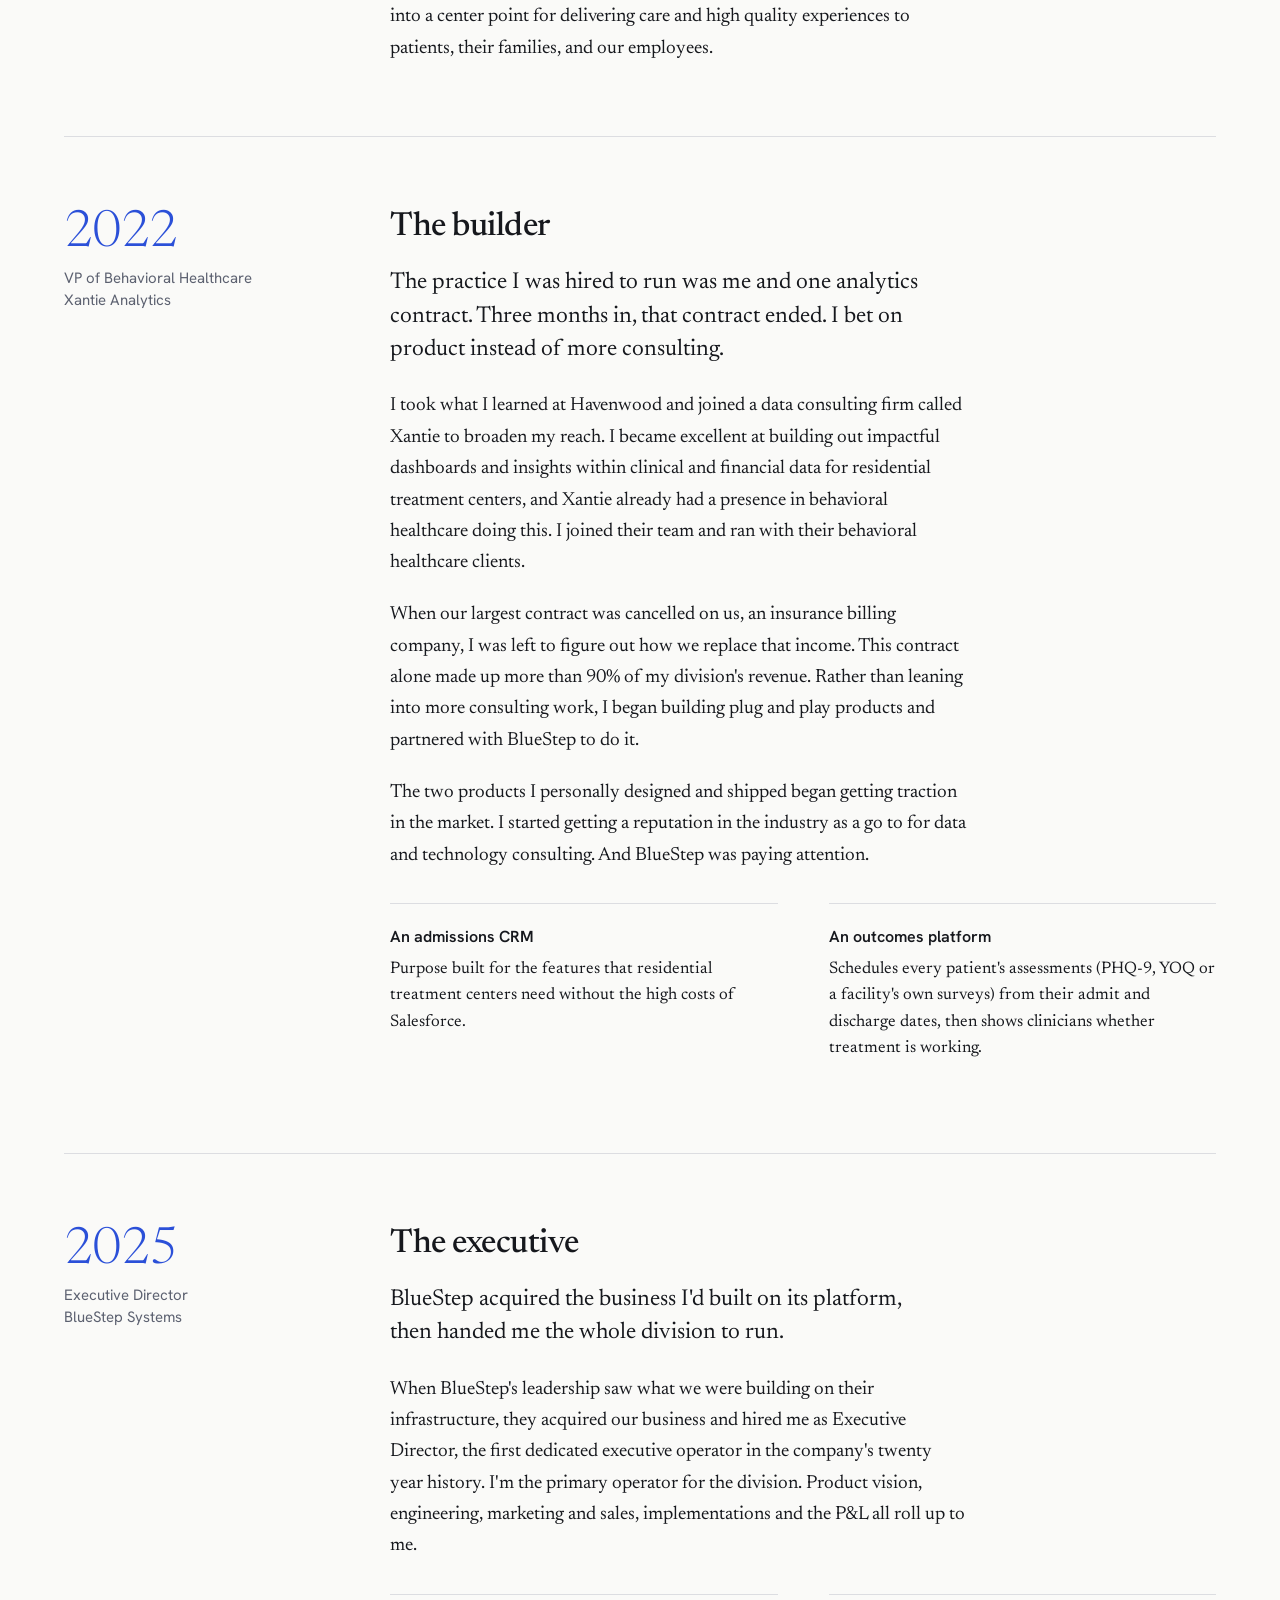
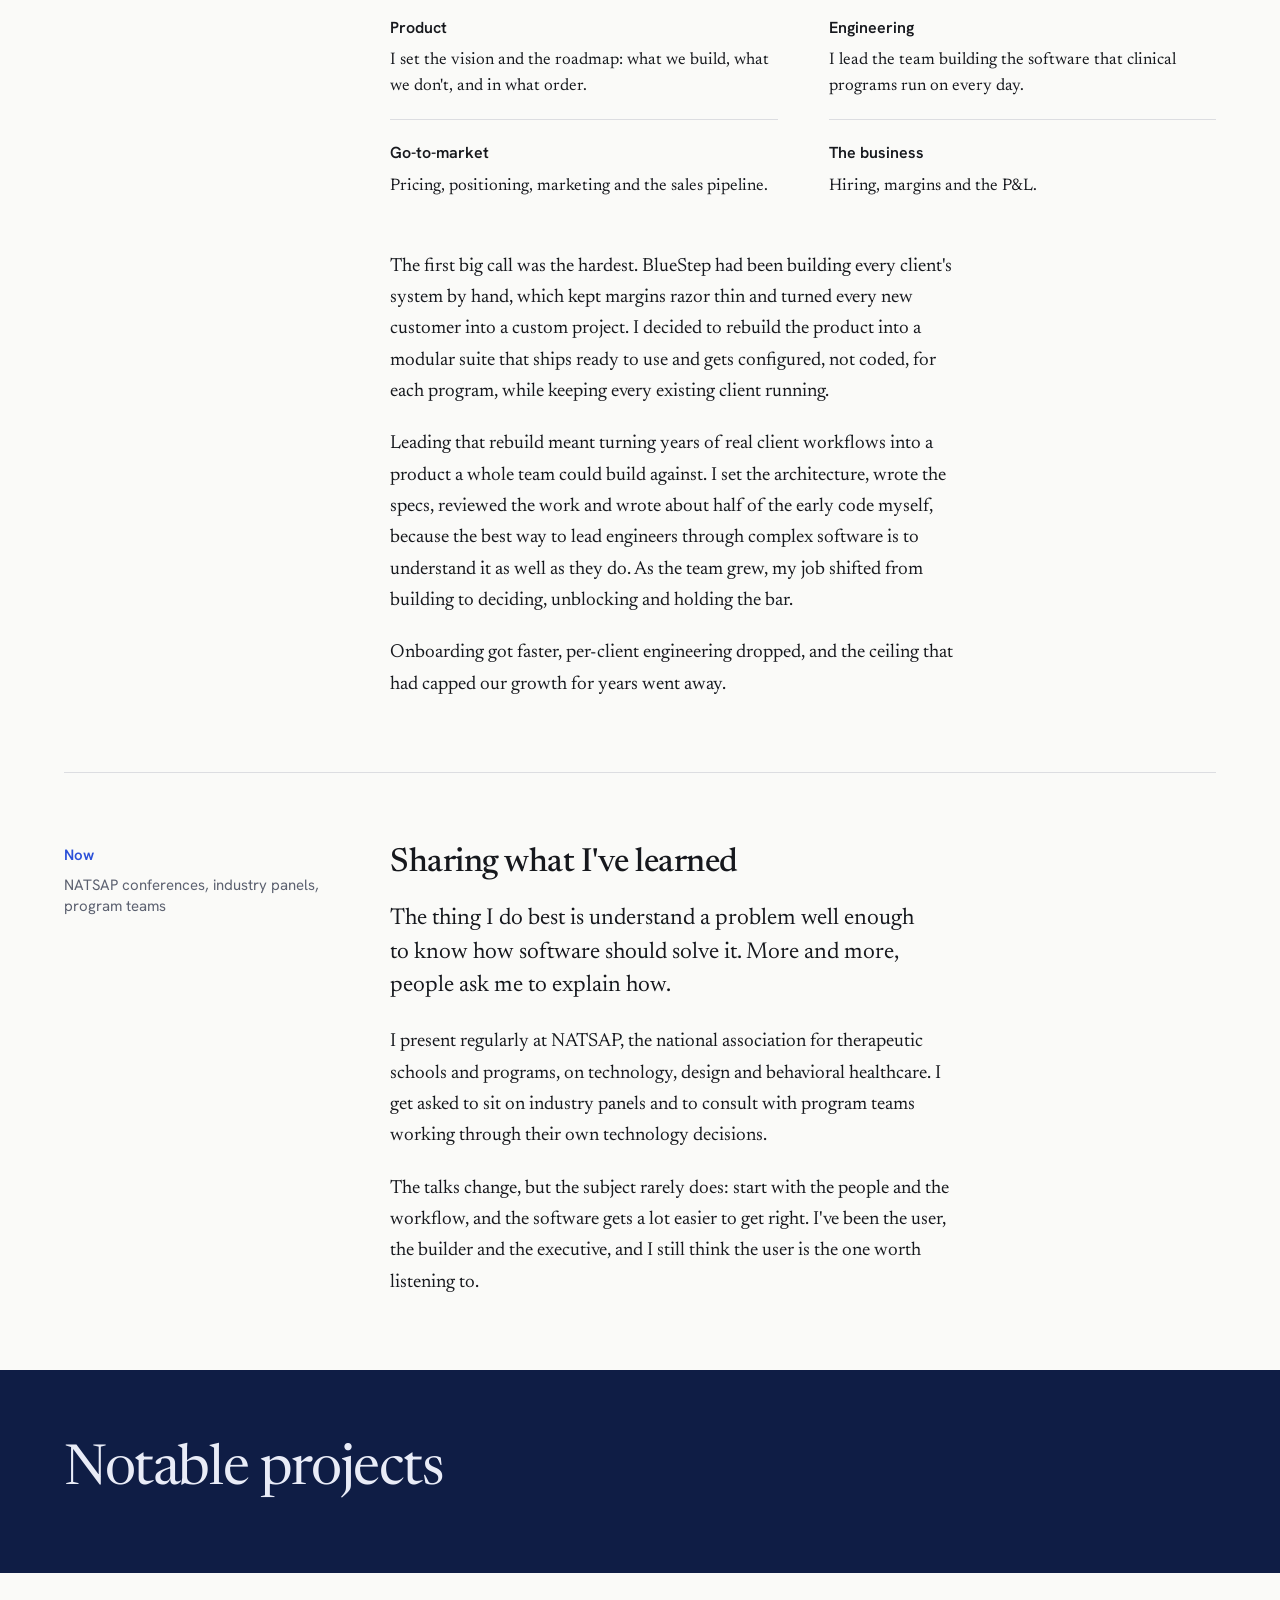
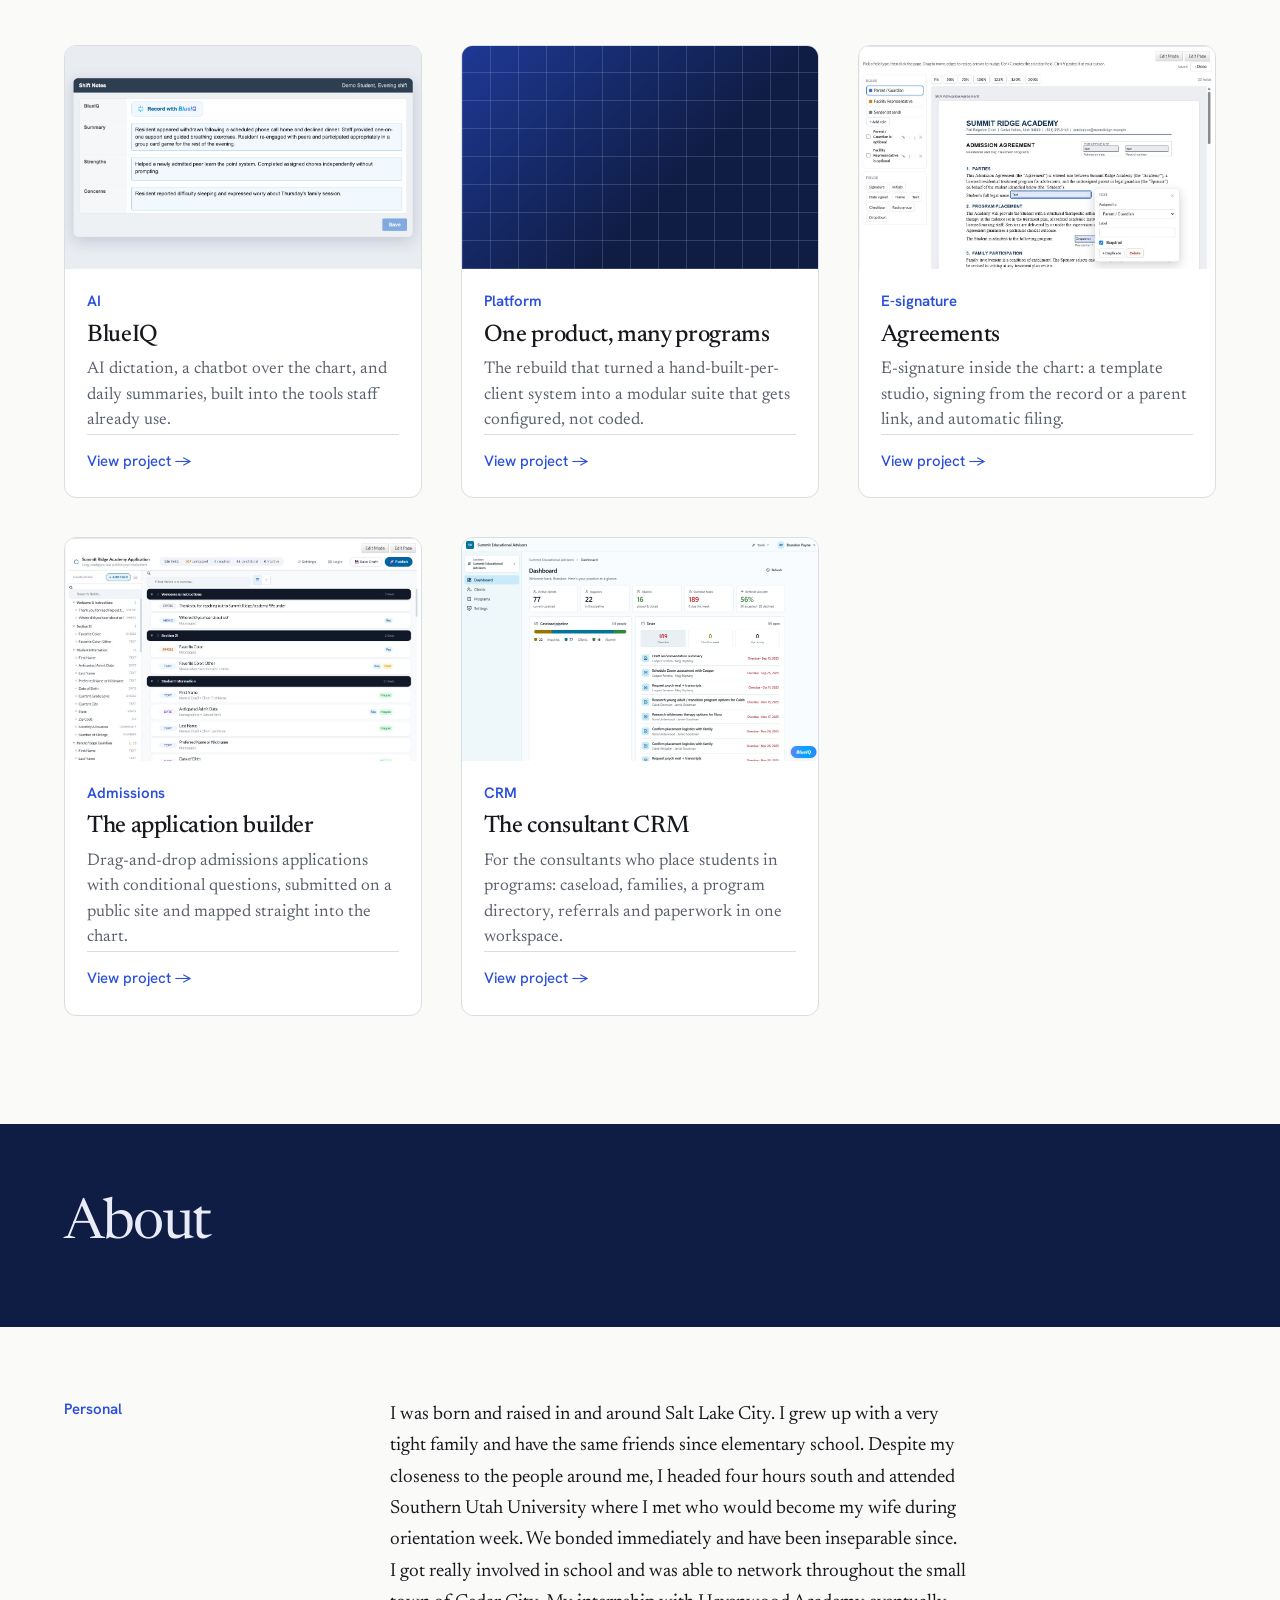
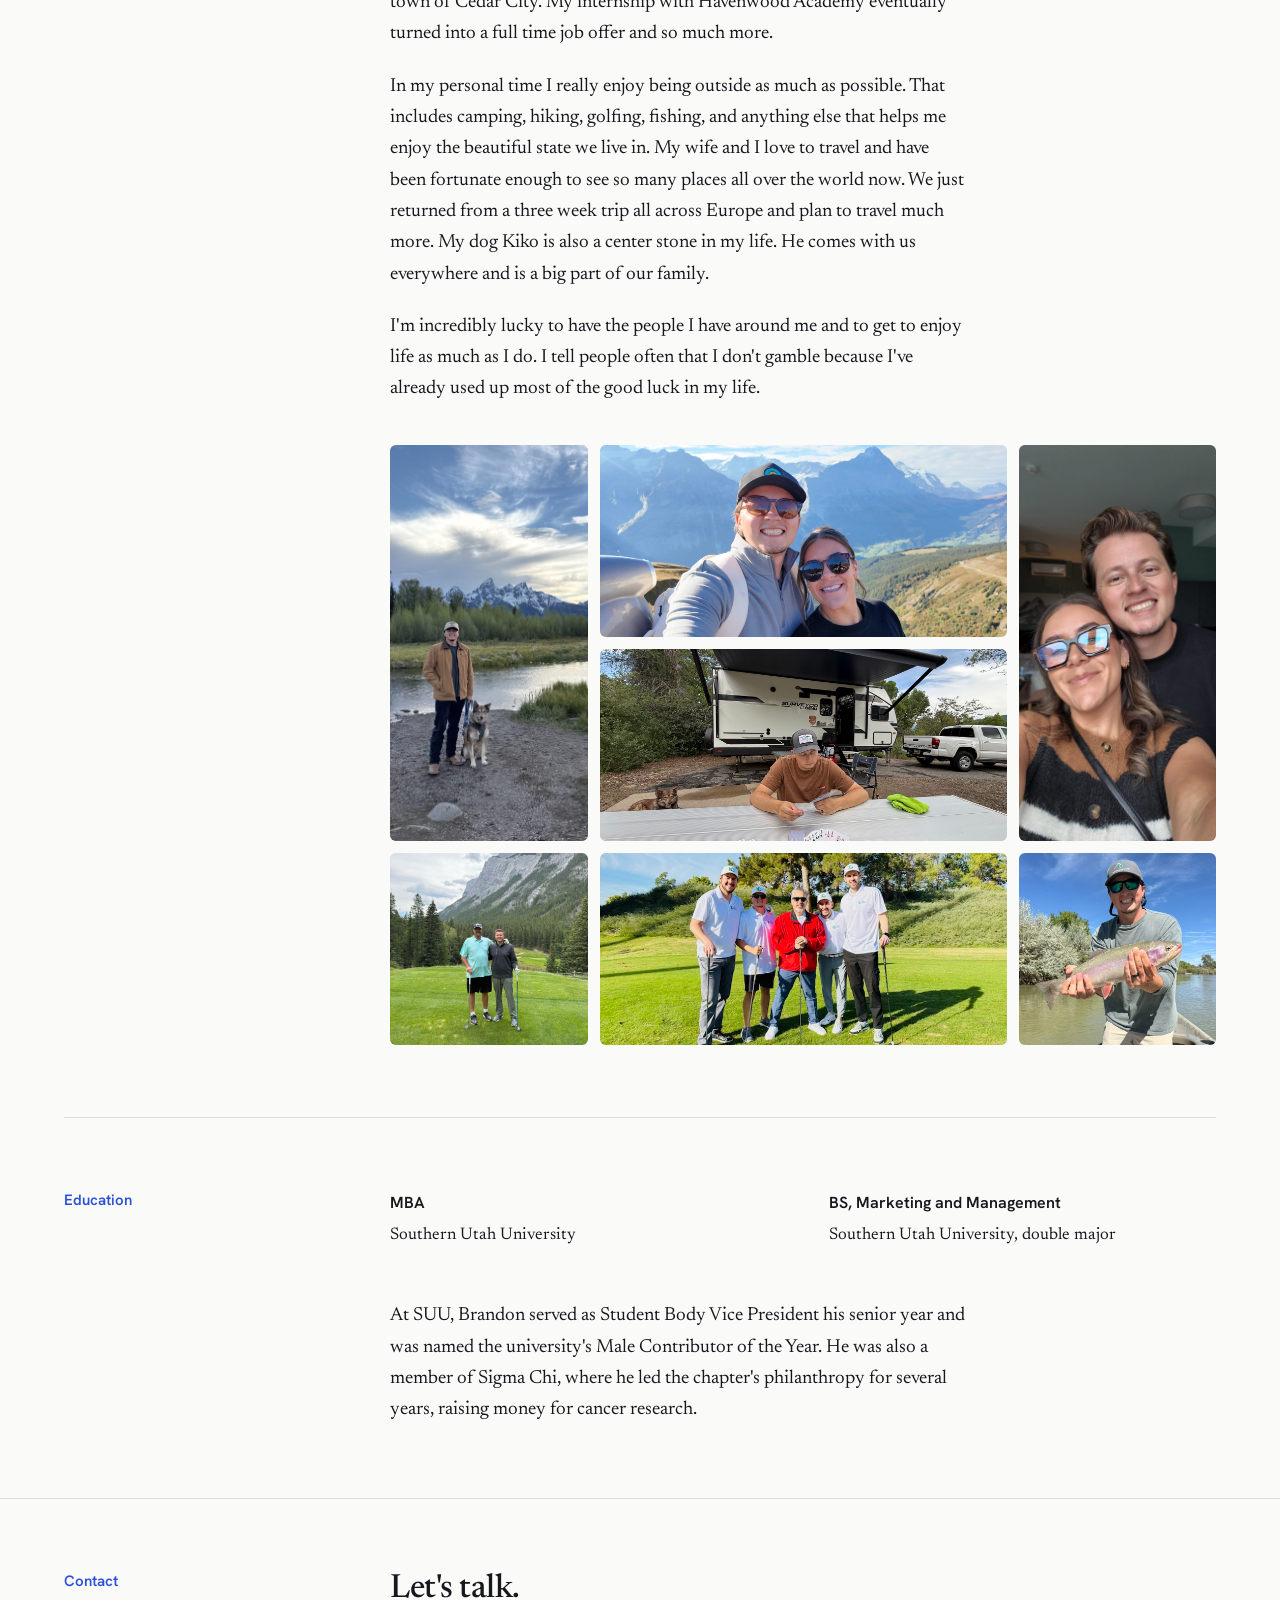
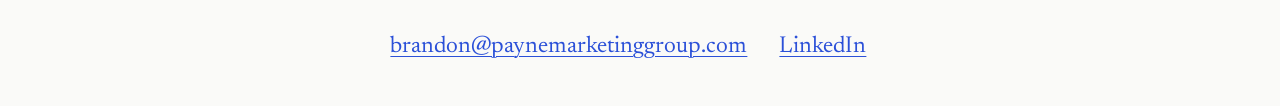
==== commit a05eb336: "Projects title in a blue band; rework 2025 chapter around the executive role Co-Authored-By: Claude " ====
--- a/index.html
+++ b/index.html
@@ -135,22 +135,49 @@
           <div class="row-content">
             <h3 id="ch-2025" class="item-title">The executive</h3>
             <p class="lede">
-              The software I started customizing as a user bought the software I built on top of it.
+              BlueStep acquired the business I'd built on its platform, then handed me the whole division to run.
             </p>
             <div class="prose">
               <p>
-                When the executives at BlueStep saw the success we were having with products built
-                on their own infrastructure, they acquired our business and hired me to run the
-                combined companies. I joined as Executive Director, the first dedicated executive
-                operator in the company's twenty year history.
-              </p>
-              <p>
-                BlueStep had been building every client's system by hand. It kept margins razor
-                thin and turned every new customer into a custom project. Over the next twelve
-                months we rebuilt the product into a modular suite that ships ready to use and gets
-                configured, not coded, for each program. I led that rebuild and wrote about half of
-                its code myself while running the day to day business: pricing, hiring,
-                implementations and the P&amp;L.
+                When BlueStep's leadership saw what we were building on their infrastructure, they
+                acquired our business and hired me as Executive Director, the first dedicated
+                executive operator in the company's twenty year history. I'm the primary operator
+                for the division. Product vision, engineering, marketing and sales, implementations
+                and the P&amp;L all roll up to me.
+              </p>
+            </div>
+            <dl class="pairs">
+              <div>
+                <dt>Product</dt>
+                <dd>I set the vision and the roadmap: what we build, what we don't, and in what order.</dd>
+              </div>
+              <div>
+                <dt>Engineering</dt>
+                <dd>I lead the team building the software that clinical programs run on every day.</dd>
+              </div>
+              <div>
+                <dt>Go-to-market</dt>
+                <dd>Pricing, positioning, marketing and the sales pipeline.</dd>
+              </div>
+              <div>
+                <dt>The business</dt>
+                <dd>Hiring, margins and the P&amp;L.</dd>
+              </div>
+            </dl>
+            <div class="prose prose-after">
+              <p>
+                The first big call was the hardest. BlueStep had been building every client's system
+                by hand, which kept margins razor thin and turned every new customer into a custom
+                project. I decided to rebuild the product into a modular suite that ships ready to
+                use and gets configured, not coded, for each program, while keeping every existing
+                client running.
+              </p>
+              <p>
+                Leading that rebuild meant turning years of real client workflows into a product a
+                whole team could build against. I set the architecture, wrote the specs, reviewed the
+                work and wrote about half of the early code myself, because the best way to lead
+                engineers through complex software is to understand it as well as they do. As the
+                team grew, my job shifted from building to deciding, unblocking and holding the bar.
               </p>
               <p>
                 Onboarding got faster, per-client engineering dropped, and the ceiling that had
@@ -189,9 +216,13 @@
       </div>
     </section>
 
-    <section id="projects" class="section" aria-labelledby="projects-title">
+    <section id="projects" class="section section-band" aria-labelledby="projects-title">
+      <div class="band">
+        <div class="wrap">
+          <h2 id="projects-title" class="section-title">Notable projects</h2>
+        </div>
+      </div>
       <div class="wrap">
-        <h2 id="projects-title" class="section-title">Notable projects</h2>
         <div class="cards">
           <a class="card" href="/projects/blueiq.html">
             <div class="card-visual"><img src="/assets/projects/blueiq/thumb.jpg" width="1171" height="732" loading="lazy" alt=""></div>
--- a/styles.css
+++ b/styles.css
@@ -131,6 +131,7 @@
 .band { background: var(--night); color: var(--night-ink); padding: var(--space-row) 0; }
 .band .section-title { margin: 0; }
 .section-band > .wrap > .row:first-child { border-top: none; }
+.section-band > .wrap > .cards { padding-top: var(--space-row); }
 
 /* The row: label column + content column */
 .row {
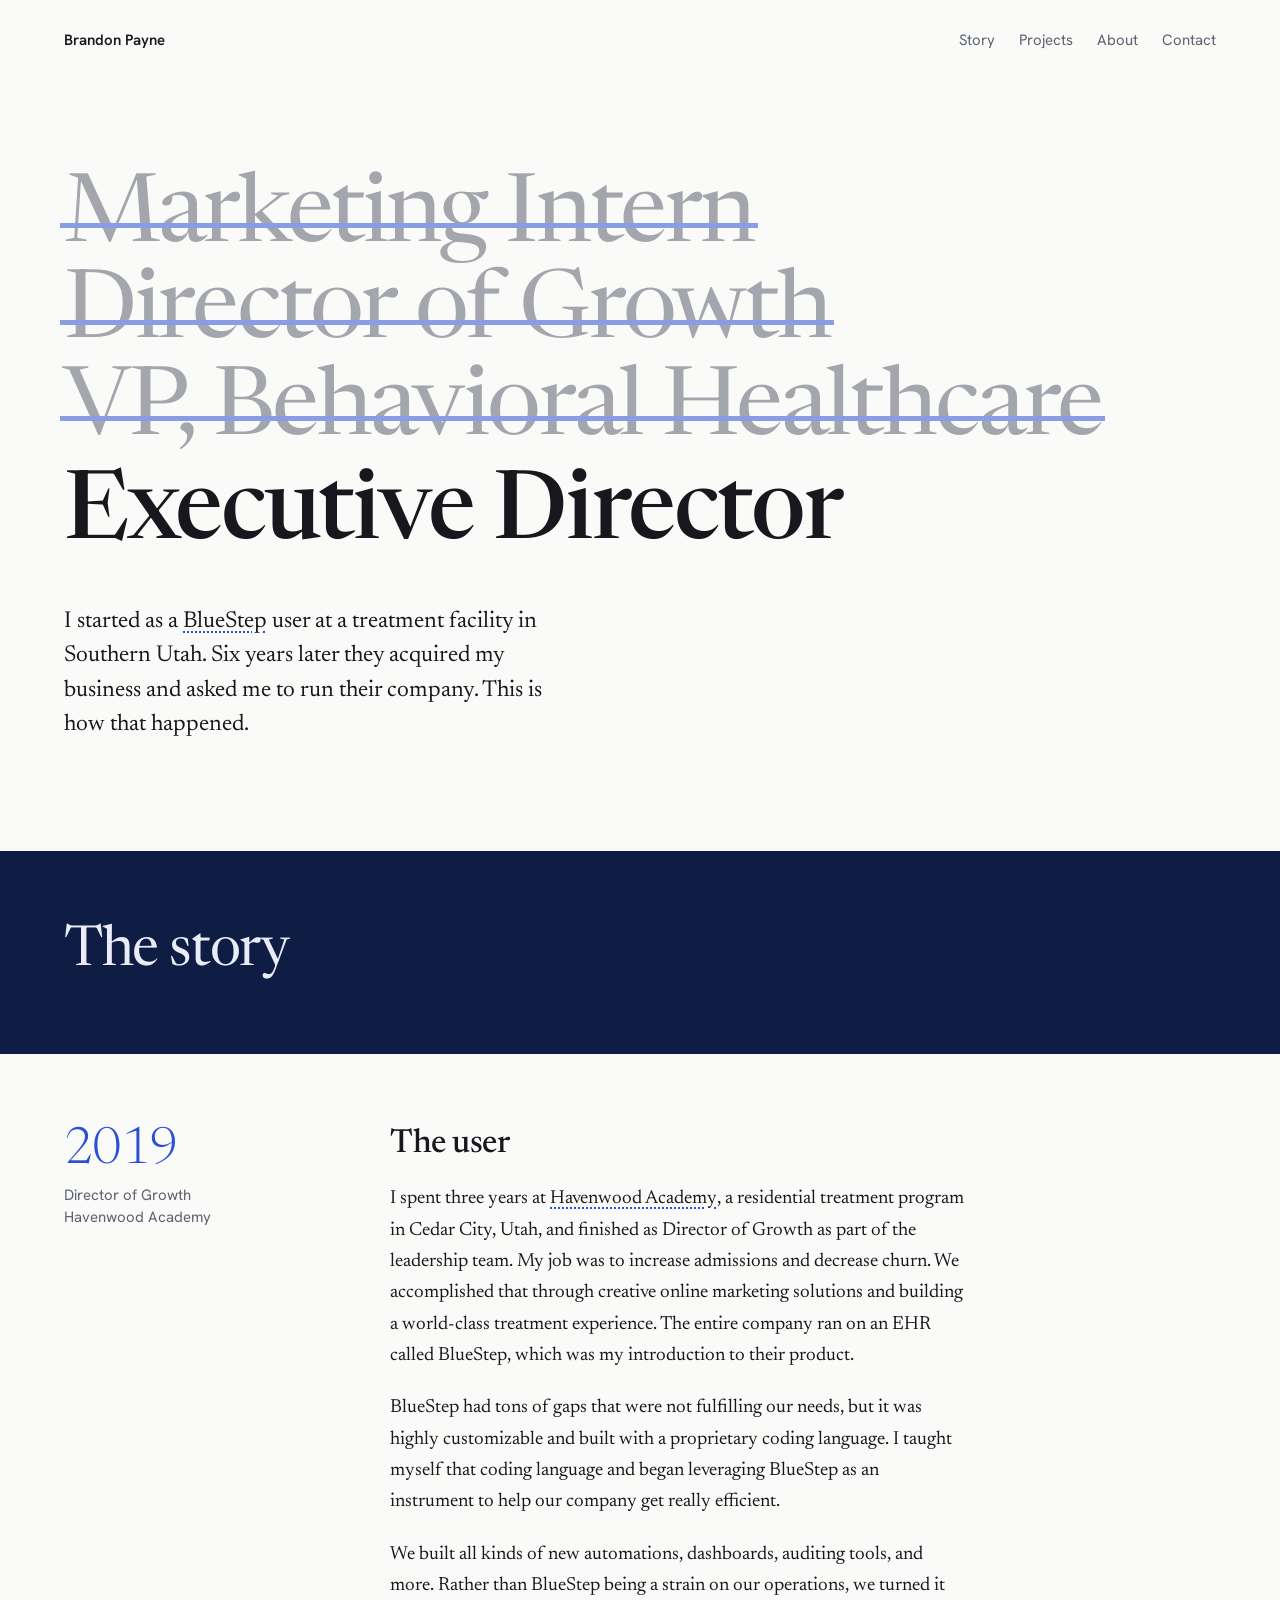
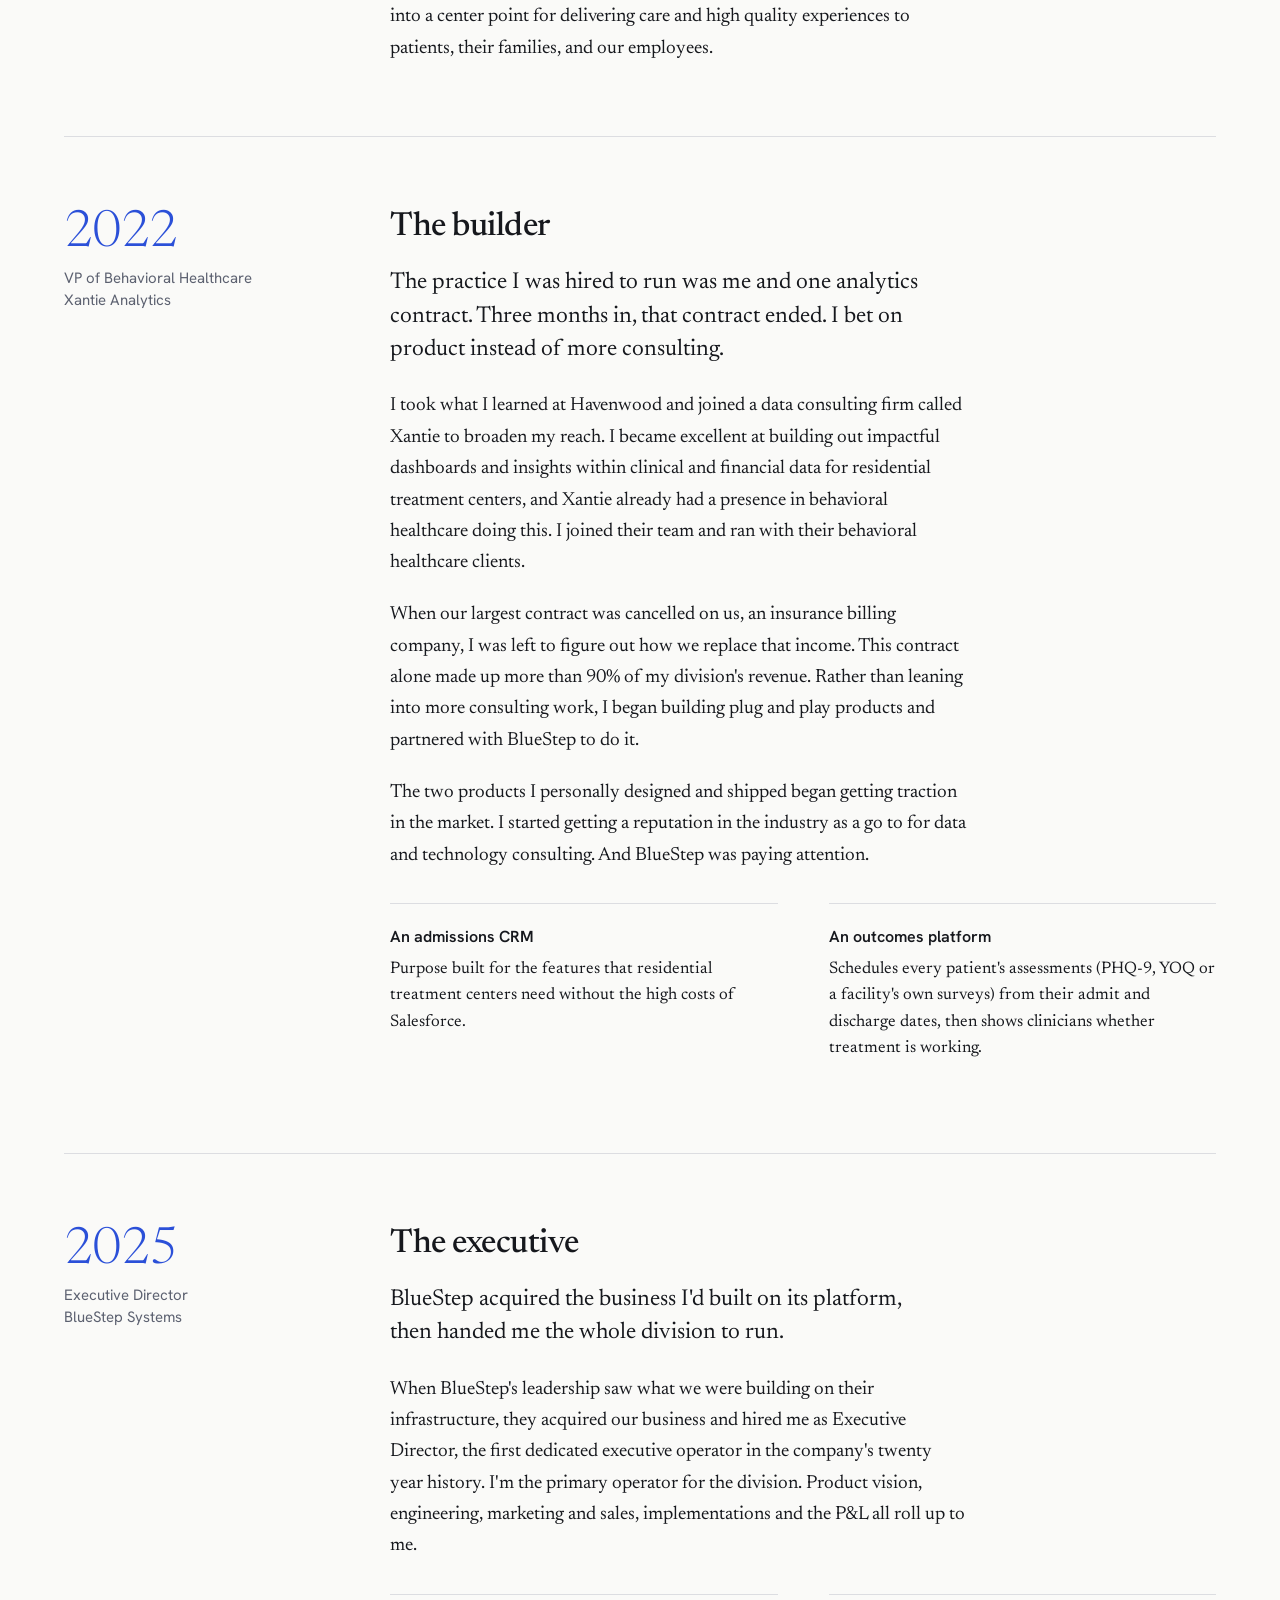
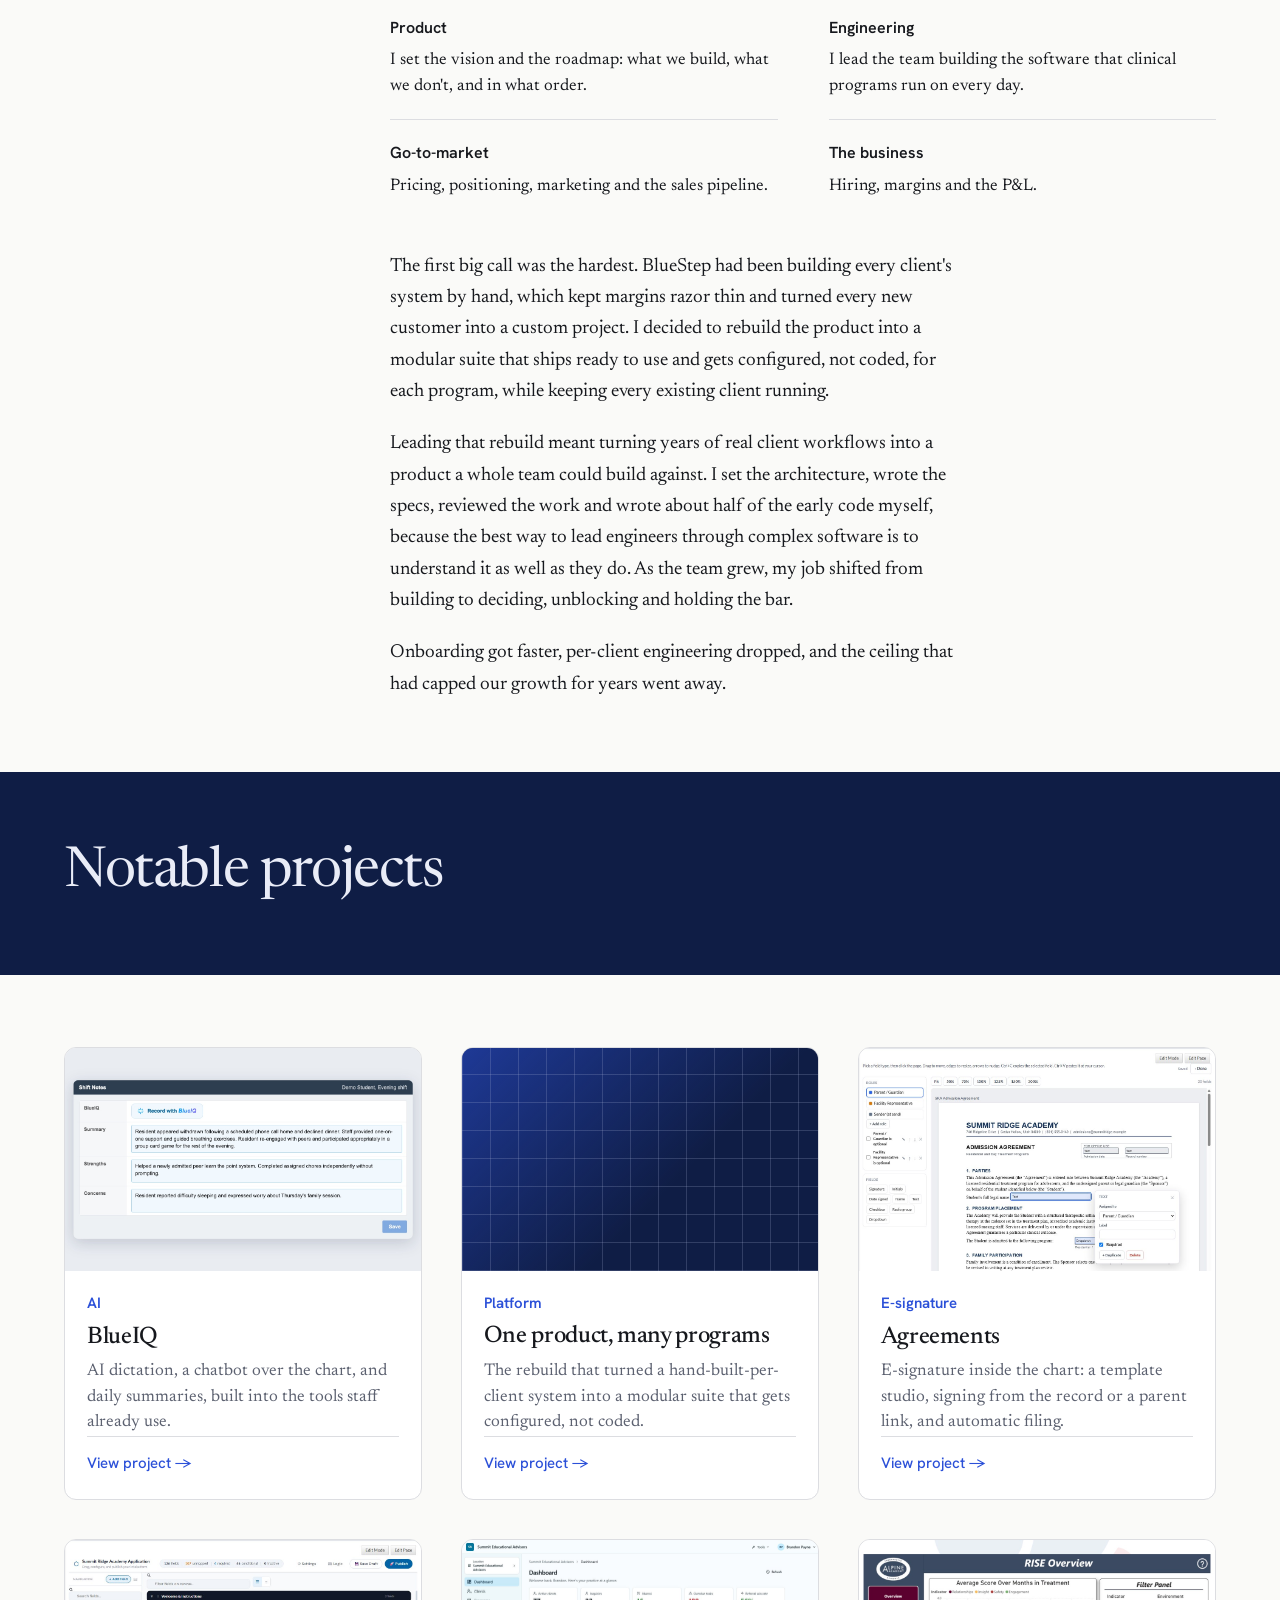
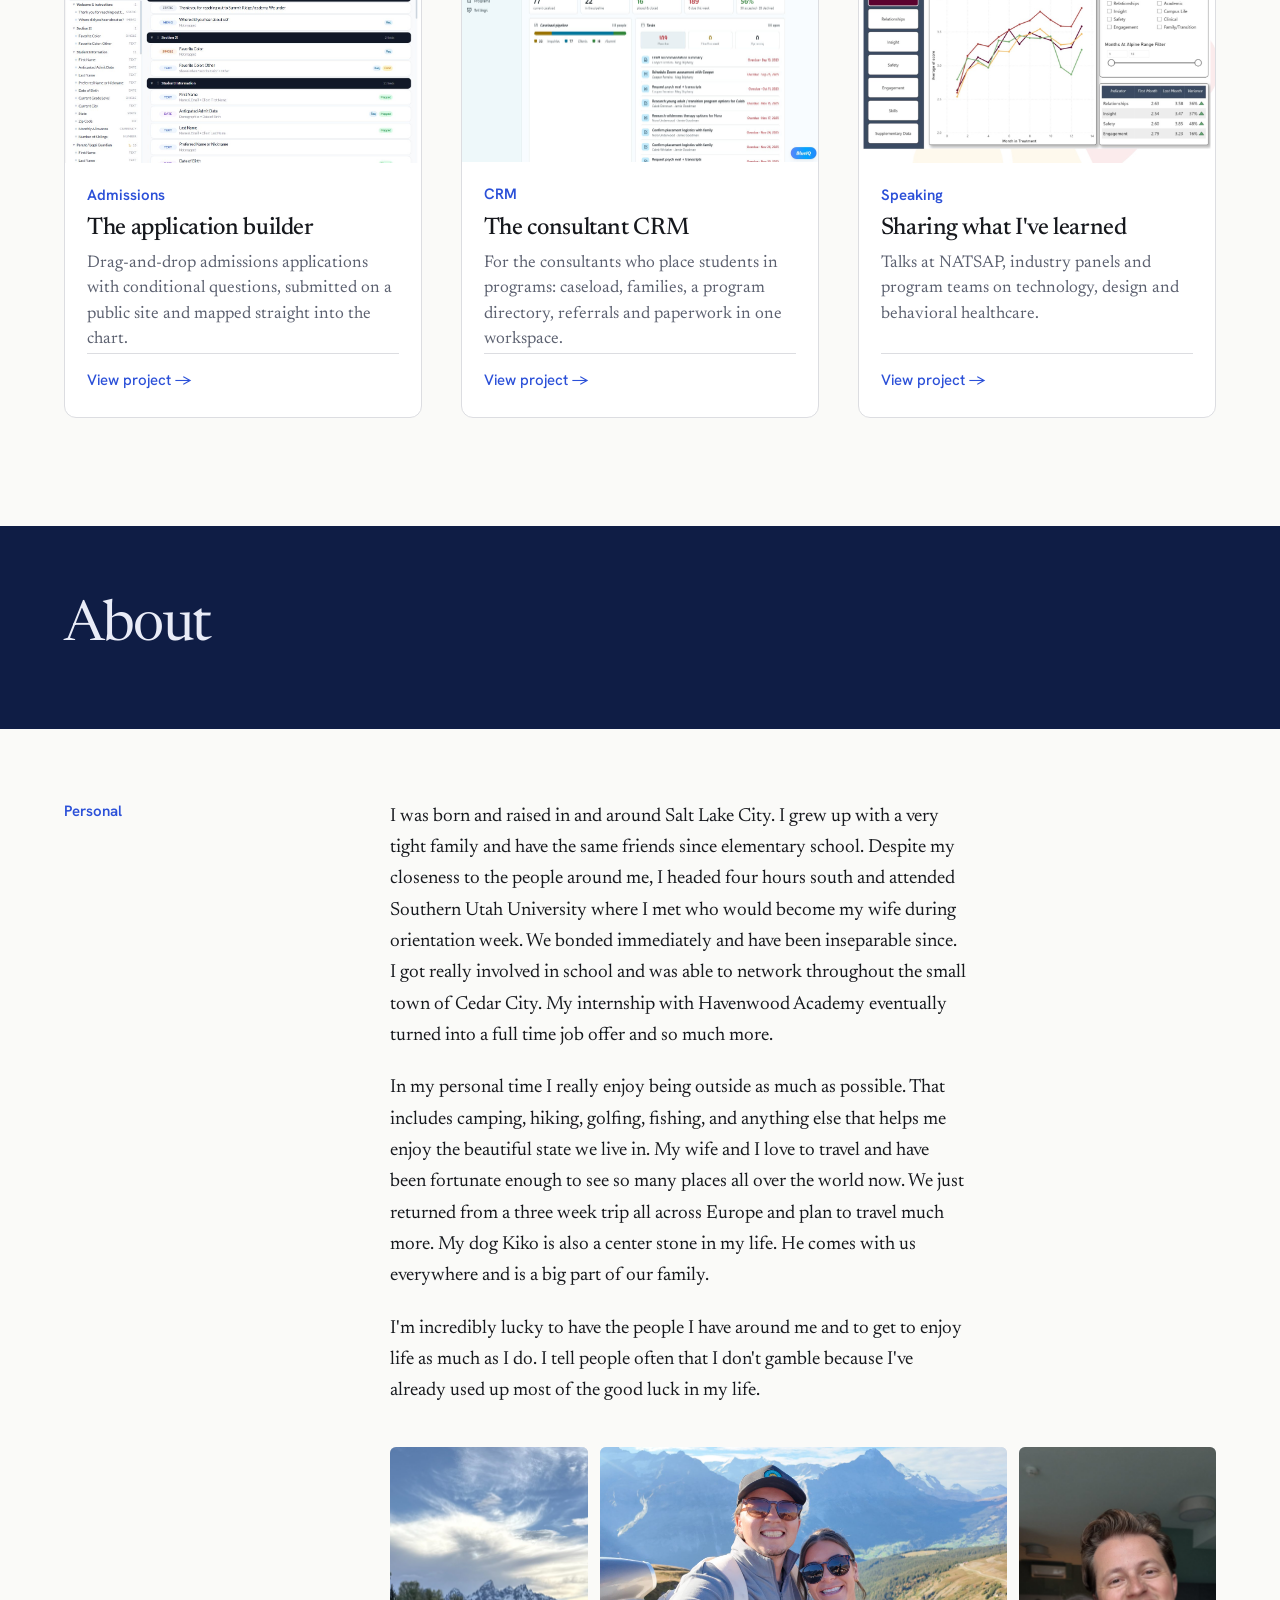
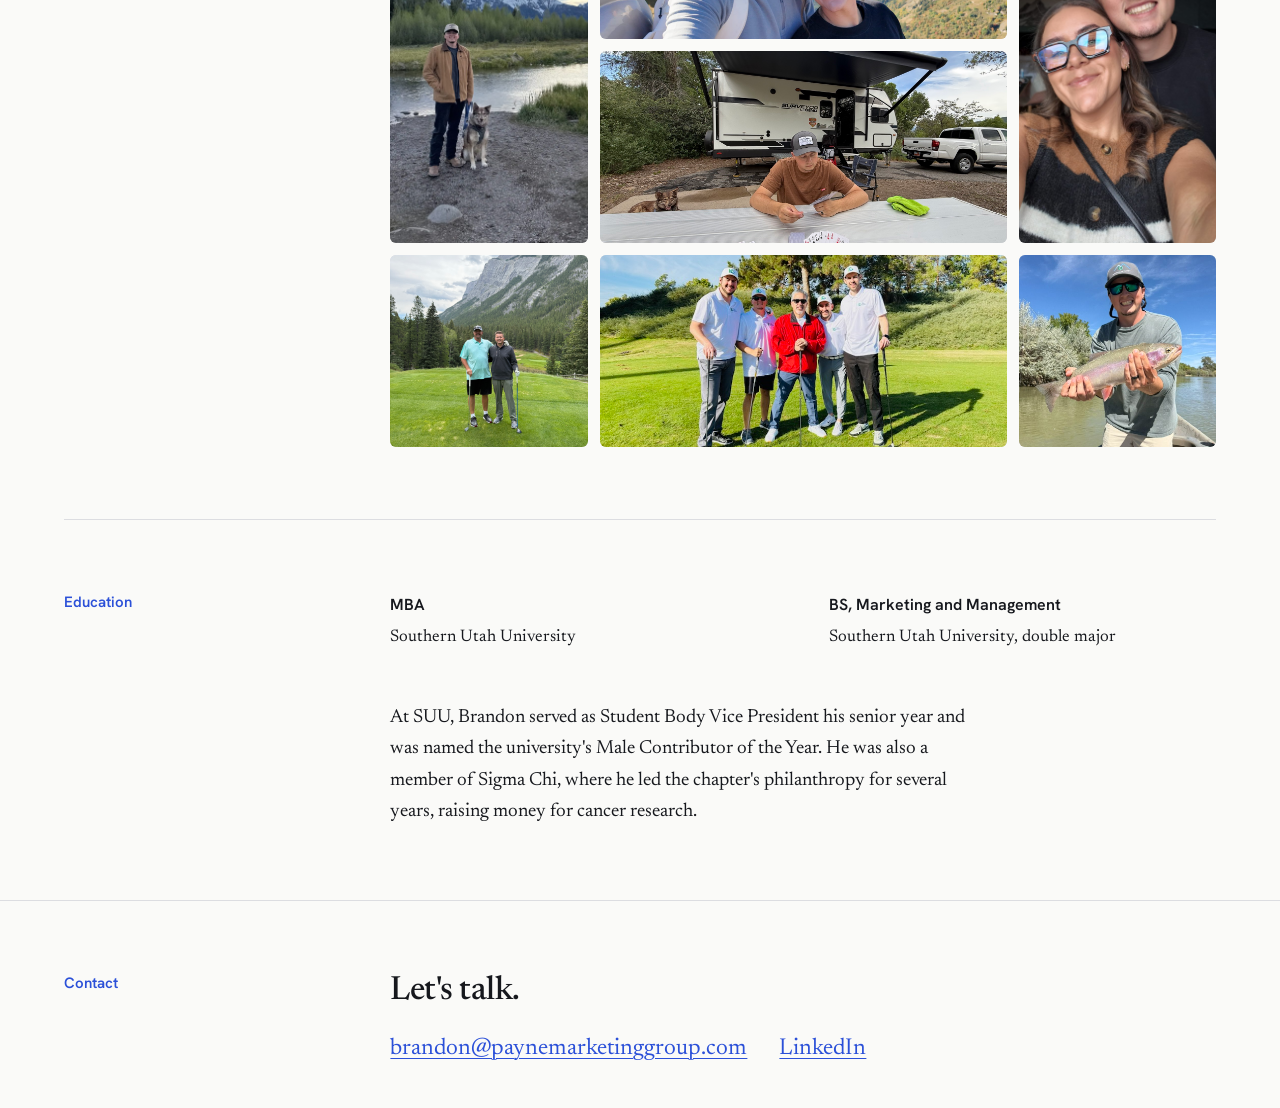
==== commit 4b010d45: "Speaking becomes a project: Transforming Treatment slides and the TCA talk Moves the speaking chapte" ====
--- a/index.html
+++ b/index.html
@@ -186,33 +186,6 @@
             </div>
           </div>
         </article>
-
-        <article class="row" aria-labelledby="ch-speaking">
-          <div class="row-label">
-            <p class="label label-strong">Now</p>
-            <p class="label">NATSAP conferences, industry panels, program teams</p>
-          </div>
-          <div class="row-content">
-            <h3 id="ch-speaking" class="item-title">Sharing what I've learned</h3>
-            <p class="lede">
-              The thing I do best is understand a problem well enough to know how software should
-              solve it. More and more, people ask me to explain how.
-            </p>
-            <div class="prose">
-              <p>
-                I present regularly at NATSAP, the national association for therapeutic schools and
-                programs, on technology, design and behavioral healthcare. I get asked to sit on
-                industry panels and to consult with program teams working through their own
-                technology decisions.
-              </p>
-              <p>
-                The talks change, but the subject rarely does: start with the people and the
-                workflow, and the software gets a lot easier to get right. I've been the user, the
-                builder and the executive, and I still think the user is the one worth listening to.
-              </p>
-            </div>
-          </div>
-        </article>
       </div>
     </section>
 
@@ -266,6 +239,15 @@
               <p class="card-kicker">CRM</p>
               <h3 class="card-title">The consultant CRM</h3>
               <p class="card-text">For the consultants who place students in programs: caseload, families, a program directory, referrals and paperwork in one workspace.</p>
+              <p class="card-more">View project</p>
+            </div>
+          </a>
+          <a class="card" href="/projects/speaking.html">
+            <div class="card-visual"><img src="/assets/projects/speaking/thumb.jpg" width="1171" height="732" loading="lazy" alt=""></div>
+            <div class="card-body">
+              <p class="card-kicker">Speaking</p>
+              <h3 class="card-title">Sharing what I've learned</h3>
+              <p class="card-text">Talks at NATSAP, industry panels and program teams on technology, design and behavioral healthcare.</p>
               <p class="card-more">View project</p>
             </div>
           </a>
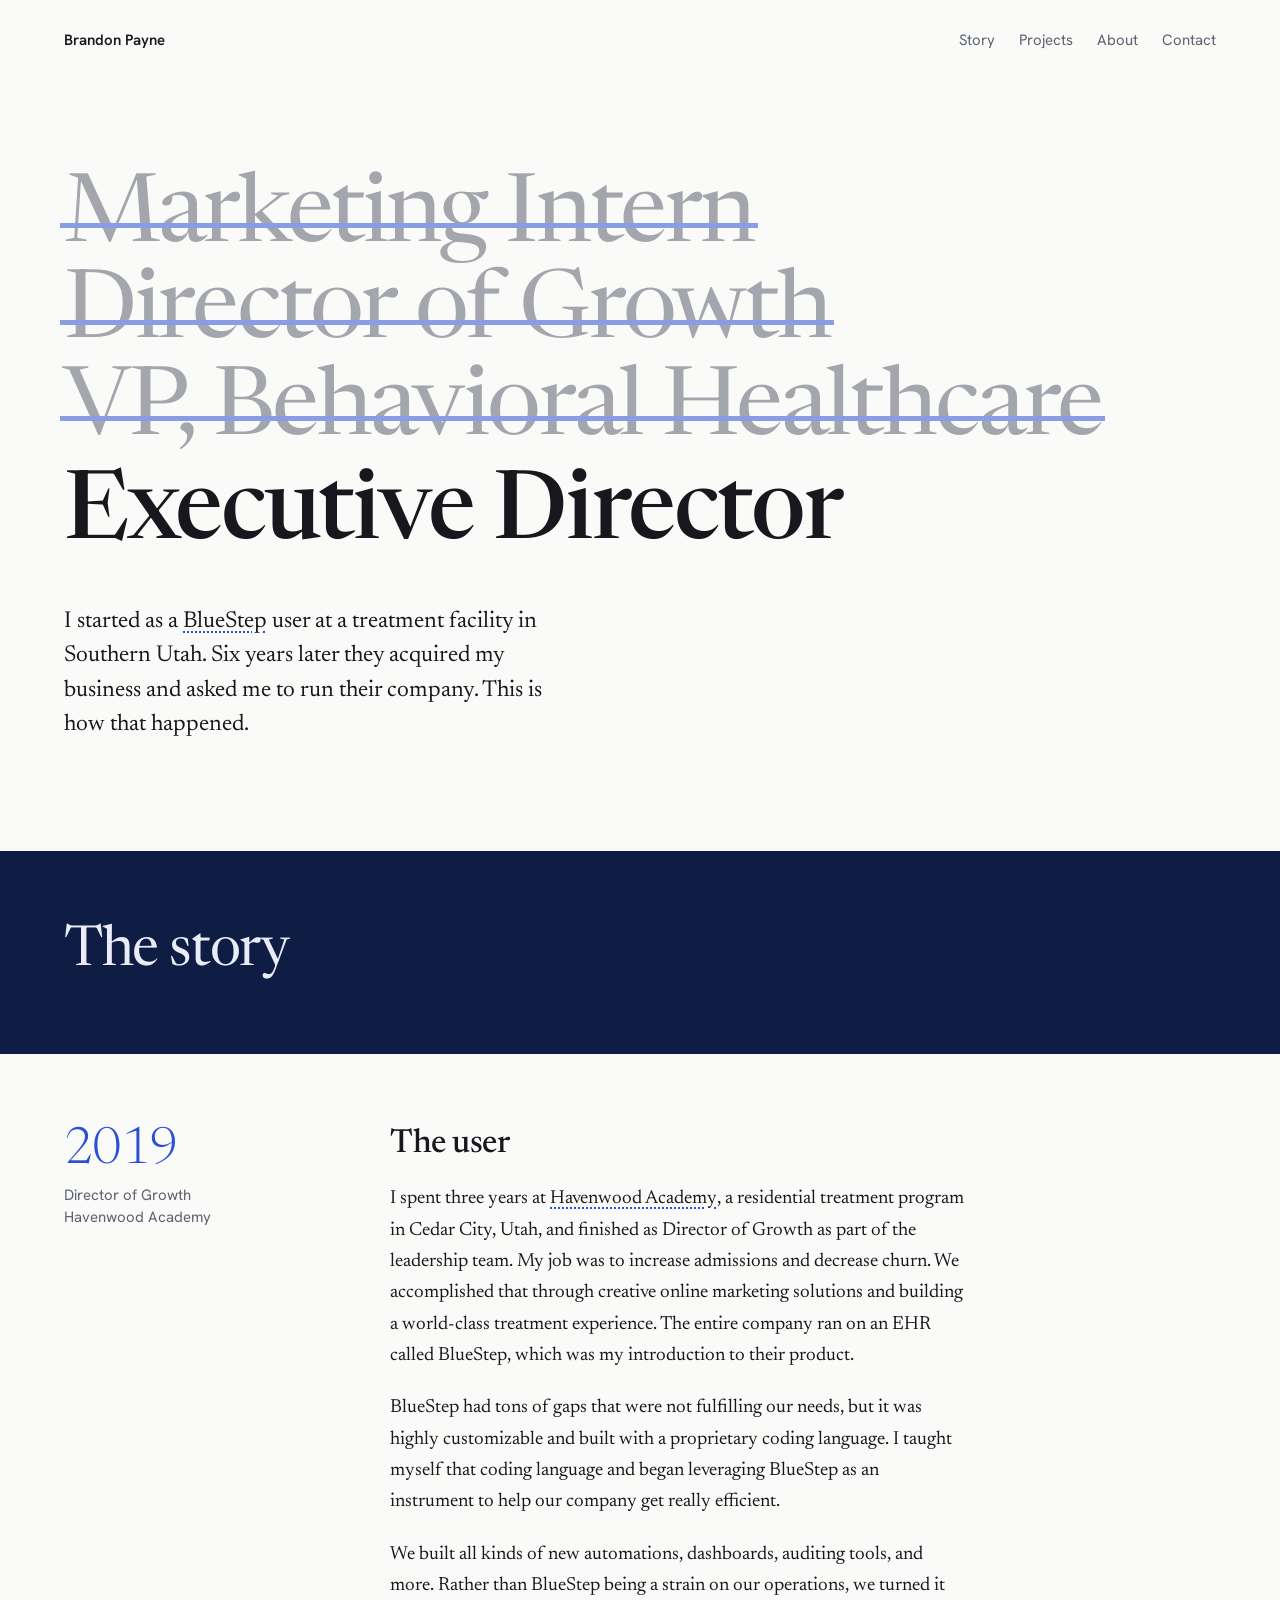
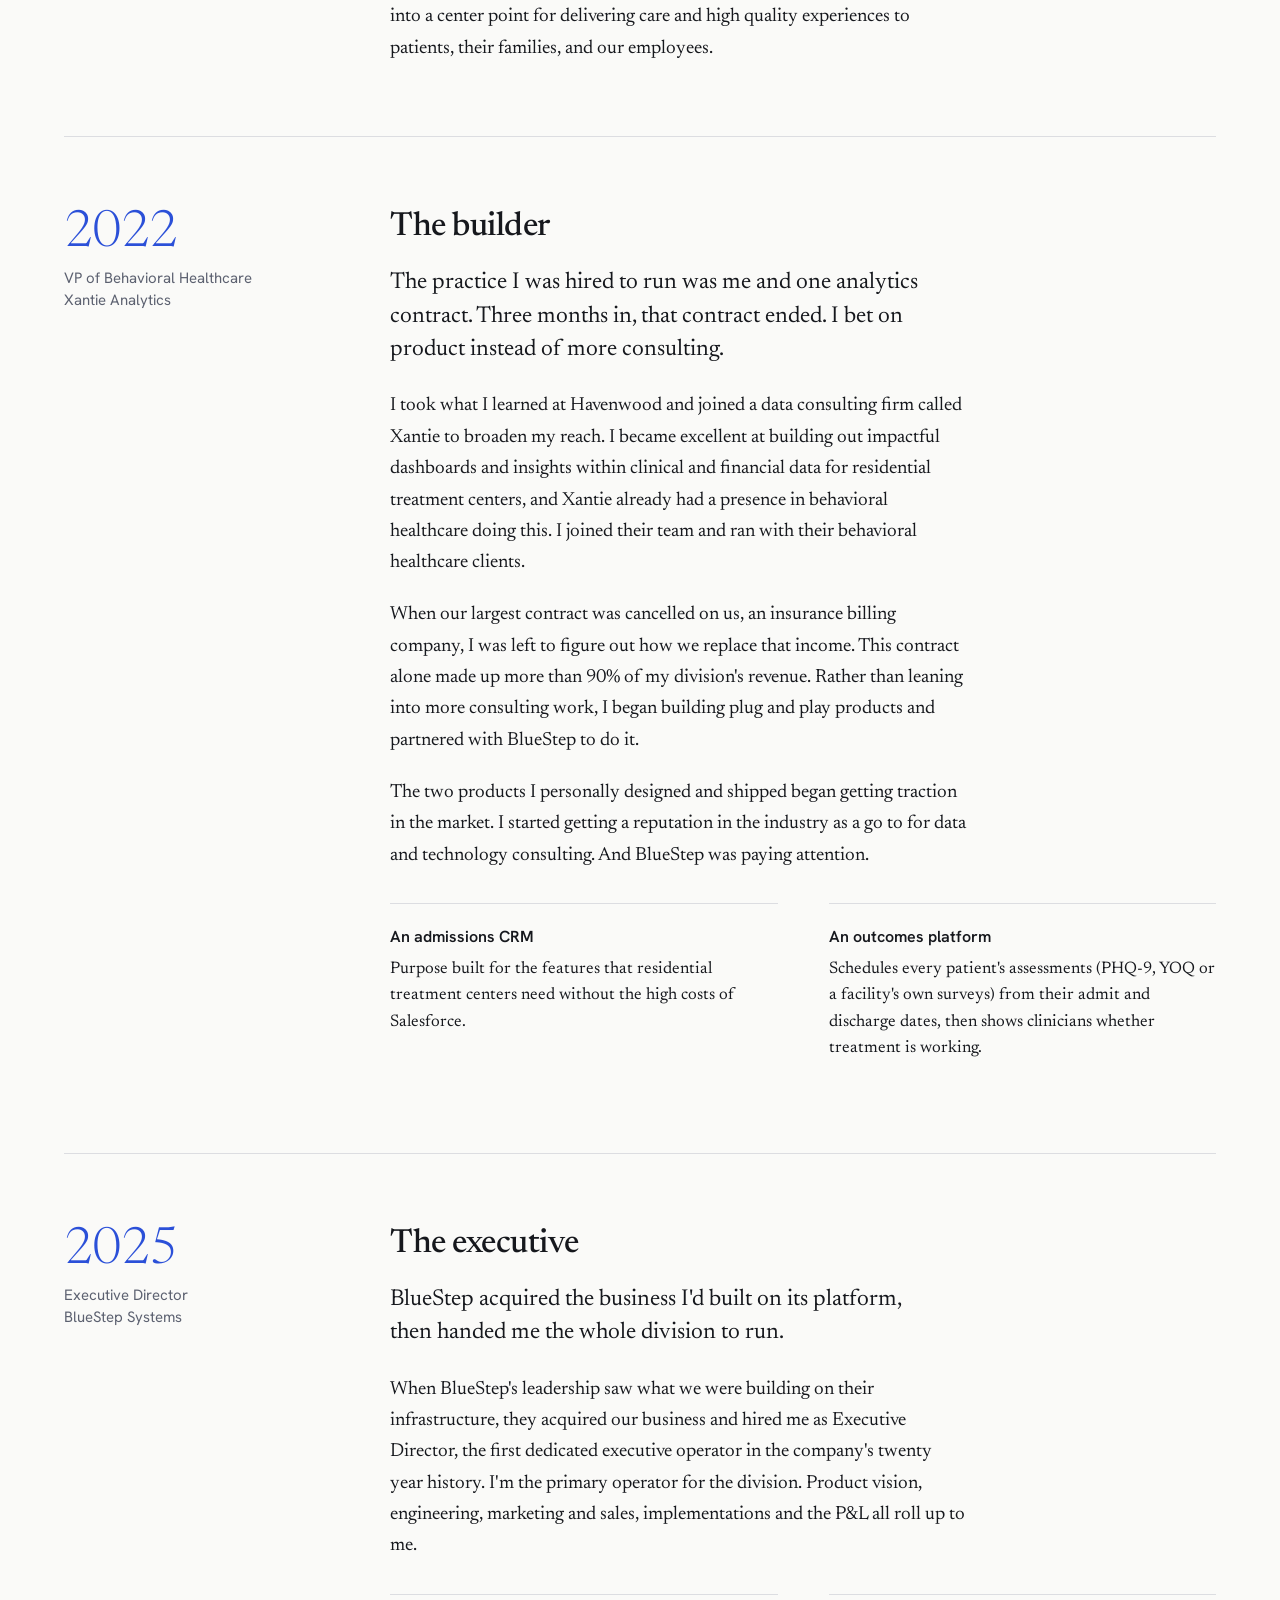
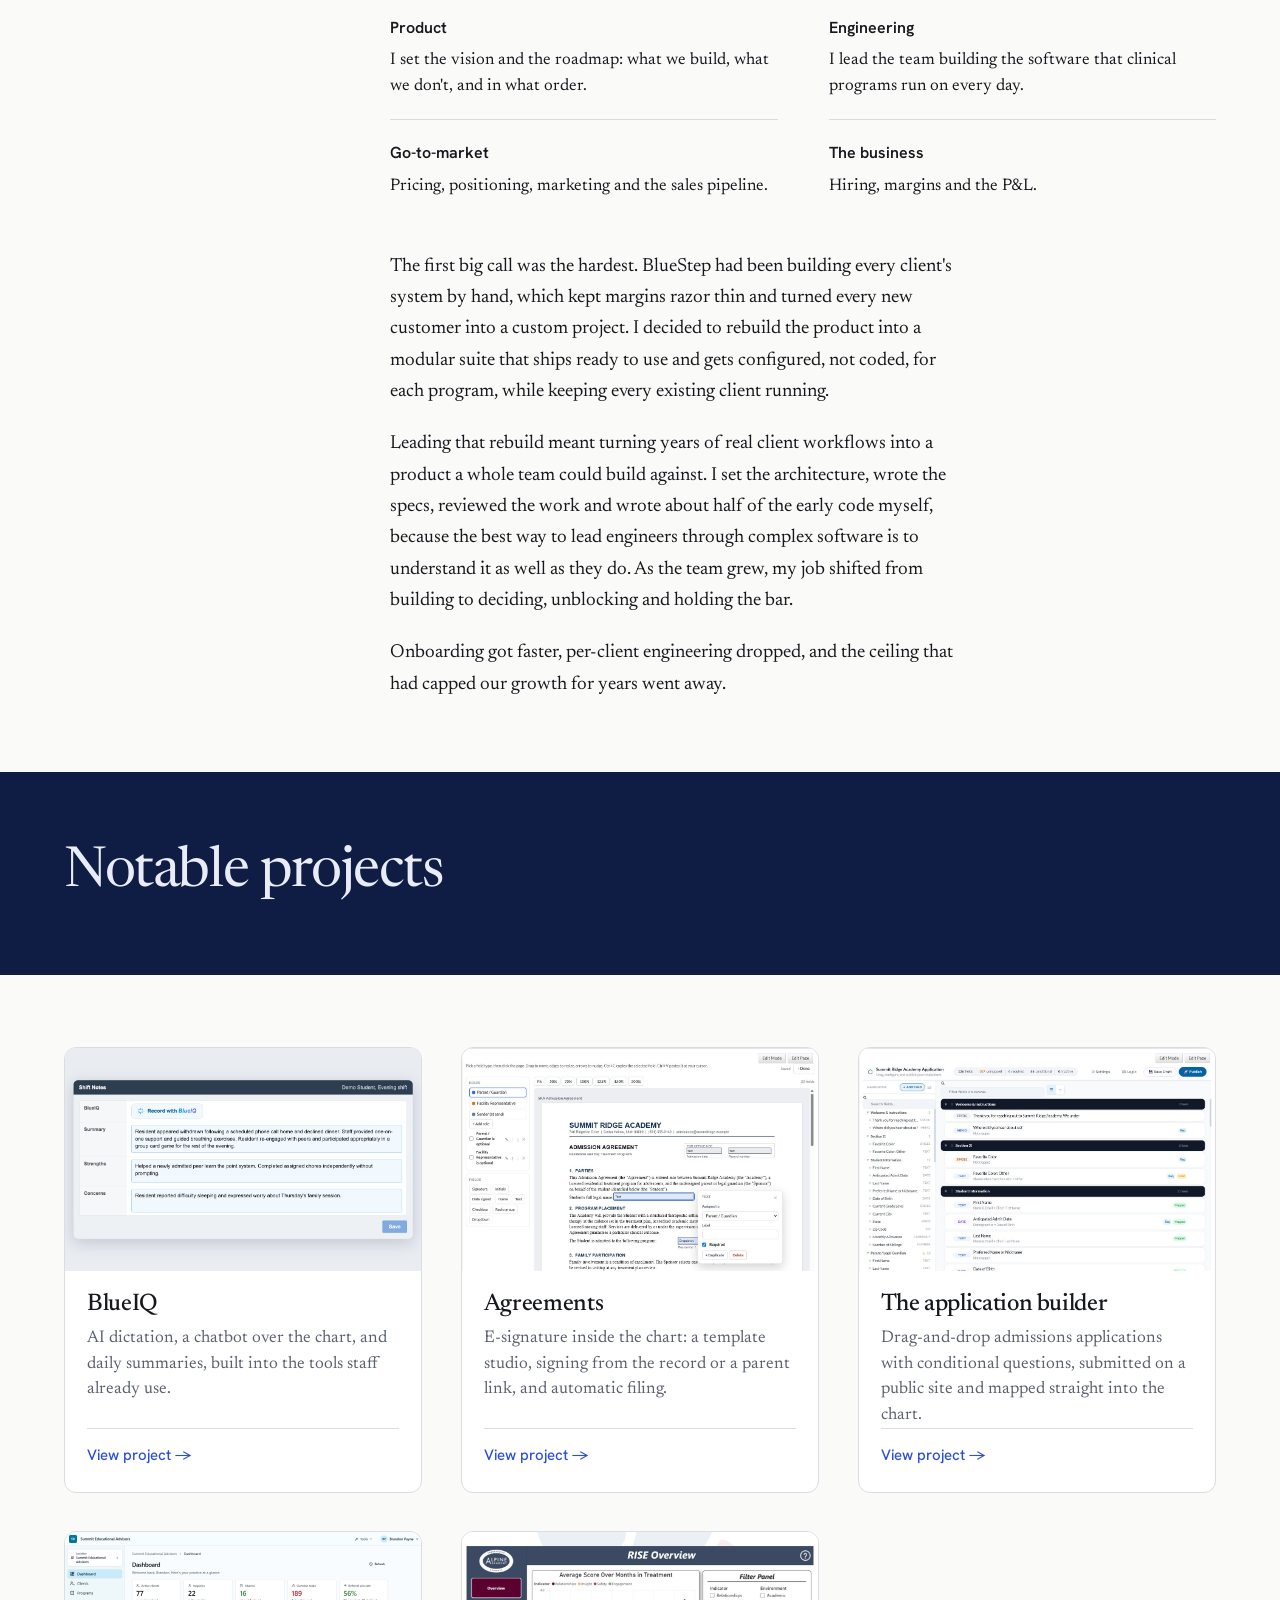
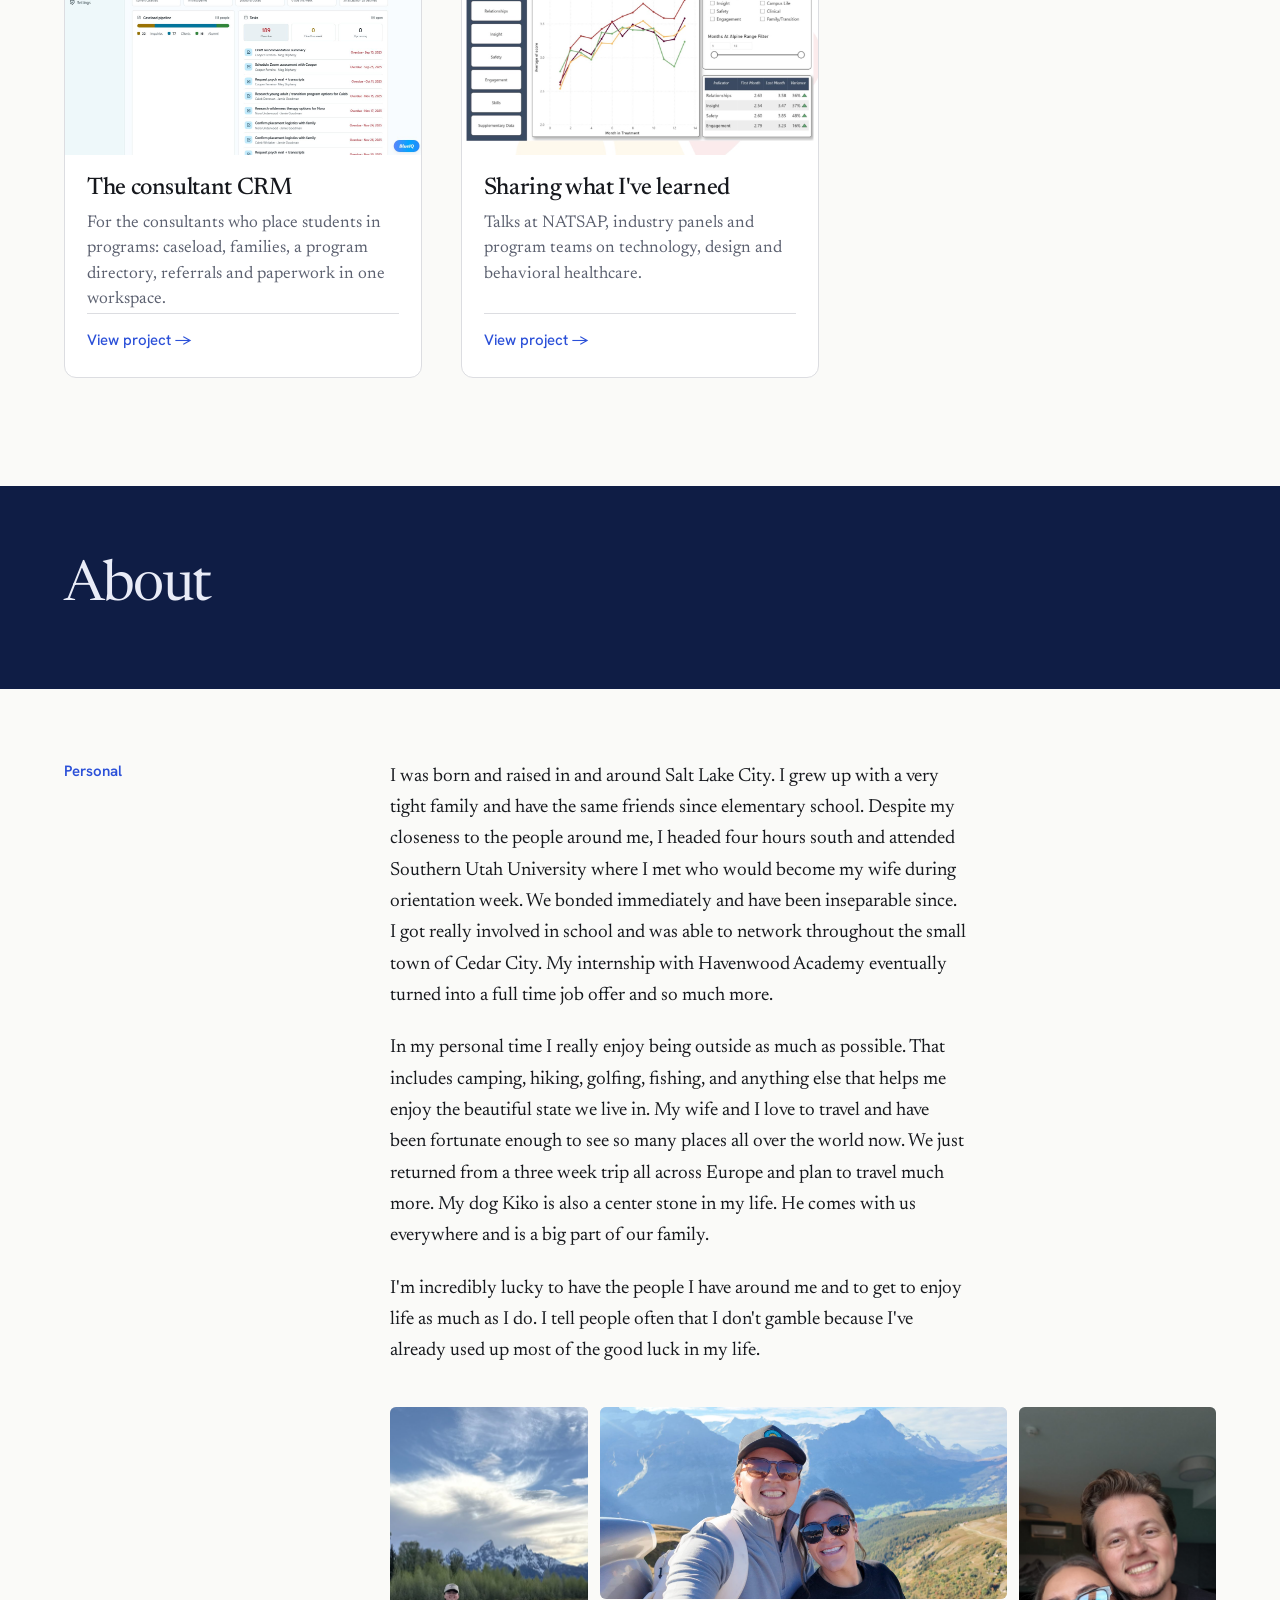
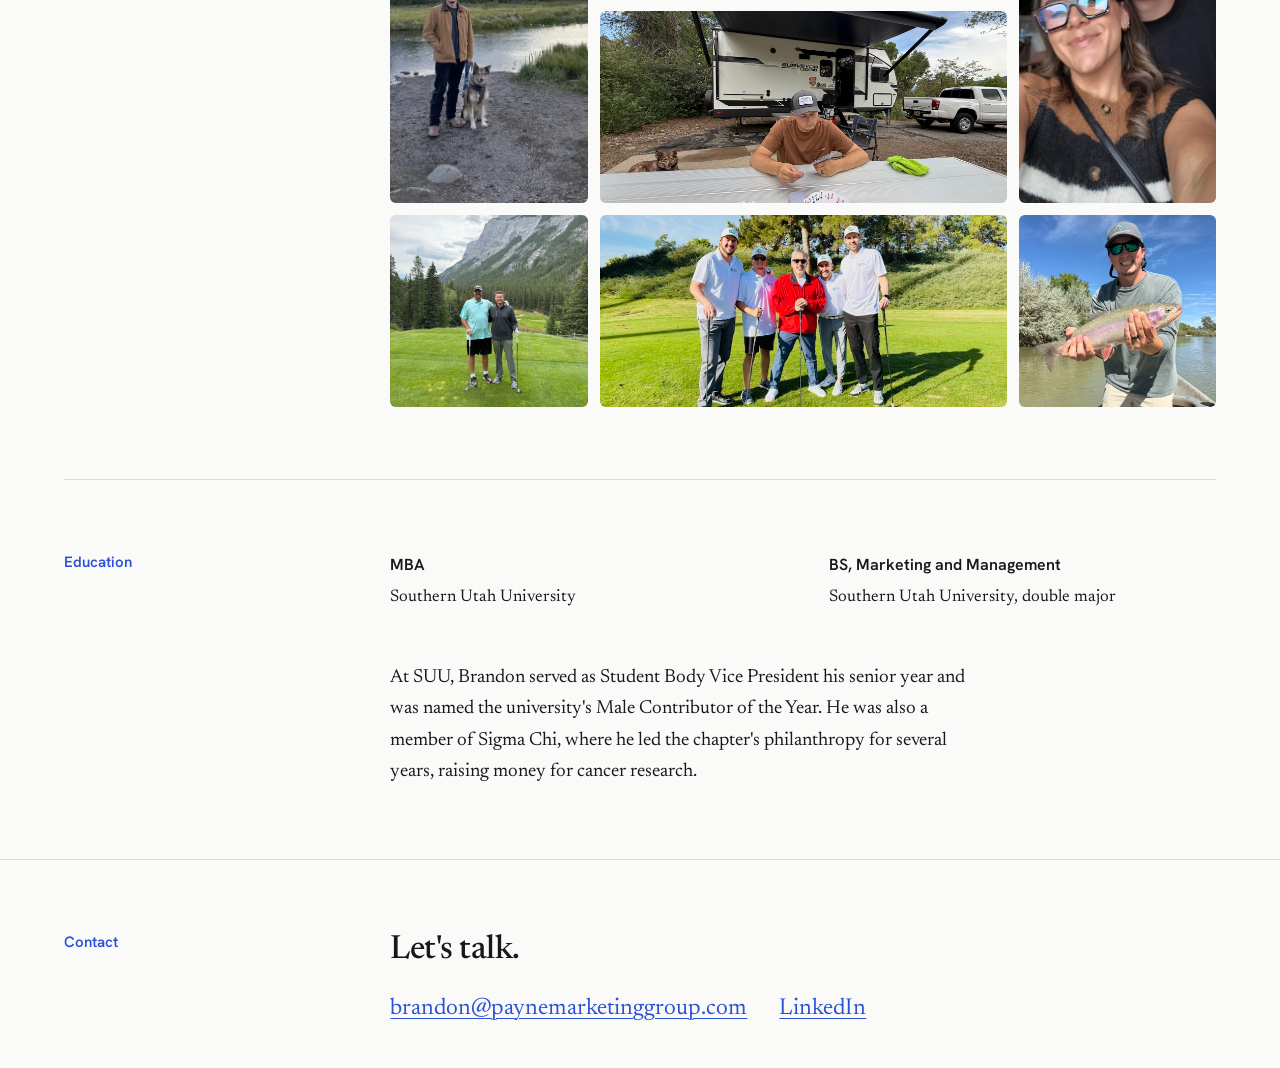
==== commit c58d648a: "Remove One product, many programs and the card category labels Co-Authored-By: Claude Opus 5.5 <nore" ====
--- a/index.html
+++ b/index.html
@@ -200,25 +200,14 @@
           <a class="card" href="/projects/blueiq.html">
             <div class="card-visual"><img src="/assets/projects/blueiq/thumb.jpg" width="1171" height="732" loading="lazy" alt=""></div>
             <div class="card-body">
-              <p class="card-kicker">AI</p>
               <h3 class="card-title">BlueIQ</h3>
               <p class="card-text">AI dictation, a chatbot over the chart, and daily summaries, built into the tools staff already use.</p>
               <p class="card-more">View project</p>
             </div>
           </a>
-          <a class="card" href="/projects/modular-platform.html">
-            <div class="card-visual motif-grid" aria-hidden="true"></div>
-            <div class="card-body">
-              <p class="card-kicker">Platform</p>
-              <h3 class="card-title">One product, many programs</h3>
-              <p class="card-text">The rebuild that turned a hand-built-per-client system into a modular suite that gets configured, not coded.</p>
-              <p class="card-more">View project</p>
-            </div>
-          </a>
           <a class="card" href="/projects/agreements.html">
             <div class="card-visual"><img src="/assets/projects/agreements/thumb.jpg" width="1171" height="732" loading="lazy" alt=""></div>
             <div class="card-body">
-              <p class="card-kicker">E-signature</p>
               <h3 class="card-title">Agreements</h3>
               <p class="card-text">E-signature inside the chart: a template studio, signing from the record or a parent link, and automatic filing.</p>
               <p class="card-more">View project</p>
@@ -227,7 +216,6 @@
           <a class="card" href="/projects/application-builder.html">
             <div class="card-visual"><img src="/assets/projects/appbuilder/thumb.jpg" width="1171" height="732" loading="lazy" alt=""></div>
             <div class="card-body">
-              <p class="card-kicker">Admissions</p>
               <h3 class="card-title">The application builder</h3>
               <p class="card-text">Drag-and-drop admissions applications with conditional questions, submitted on a public site and mapped straight into the chart.</p>
               <p class="card-more">View project</p>
@@ -236,7 +224,6 @@
           <a class="card" href="/projects/admissions-crm.html">
             <div class="card-visual"><img src="/assets/projects/crm/thumb.jpg" width="1424" height="890" loading="lazy" alt=""></div>
             <div class="card-body">
-              <p class="card-kicker">CRM</p>
               <h3 class="card-title">The consultant CRM</h3>
               <p class="card-text">For the consultants who place students in programs: caseload, families, a program directory, referrals and paperwork in one workspace.</p>
               <p class="card-more">View project</p>
@@ -245,7 +232,6 @@
           <a class="card" href="/projects/speaking.html">
             <div class="card-visual"><img src="/assets/projects/speaking/thumb.jpg" width="1171" height="732" loading="lazy" alt=""></div>
             <div class="card-body">
-              <p class="card-kicker">Speaking</p>
               <h3 class="card-title">Sharing what I've learned</h3>
               <p class="card-text">Talks at NATSAP, industry panels and program teams on technology, design and behavioral healthcare.</p>
               <p class="card-more">View project</p>
--- a/styles.css
+++ b/styles.css
@@ -305,7 +305,6 @@
 .card-visual { aspect-ratio: 16 / 10; background: var(--night); }
 .card-visual img { display: block; width: 100%; height: 100%; object-fit: cover; }
 .card-body { padding: 20px 22px 24px; display: flex; flex-direction: column; flex: 1; }
-.card-kicker { margin: 0 0 8px; font-family: var(--sans); font-size: var(--t-small); font-weight: 600; color: var(--blue); }
 .card-title { margin: 0 0 8px; font-size: 1.5rem; font-weight: 500; line-height: 1.15; letter-spacing: -0.015em; }
 .card-text { margin: 0; font-size: 1.0625rem; line-height: 1.5; color: var(--muted); }
 .card-more { margin: 18px 0 0; padding-top: 14px; border-top: 1px solid var(--rule); font-family: var(--sans); font-size: var(--t-small); font-weight: 500; color: var(--blue); margin-top: auto; }
